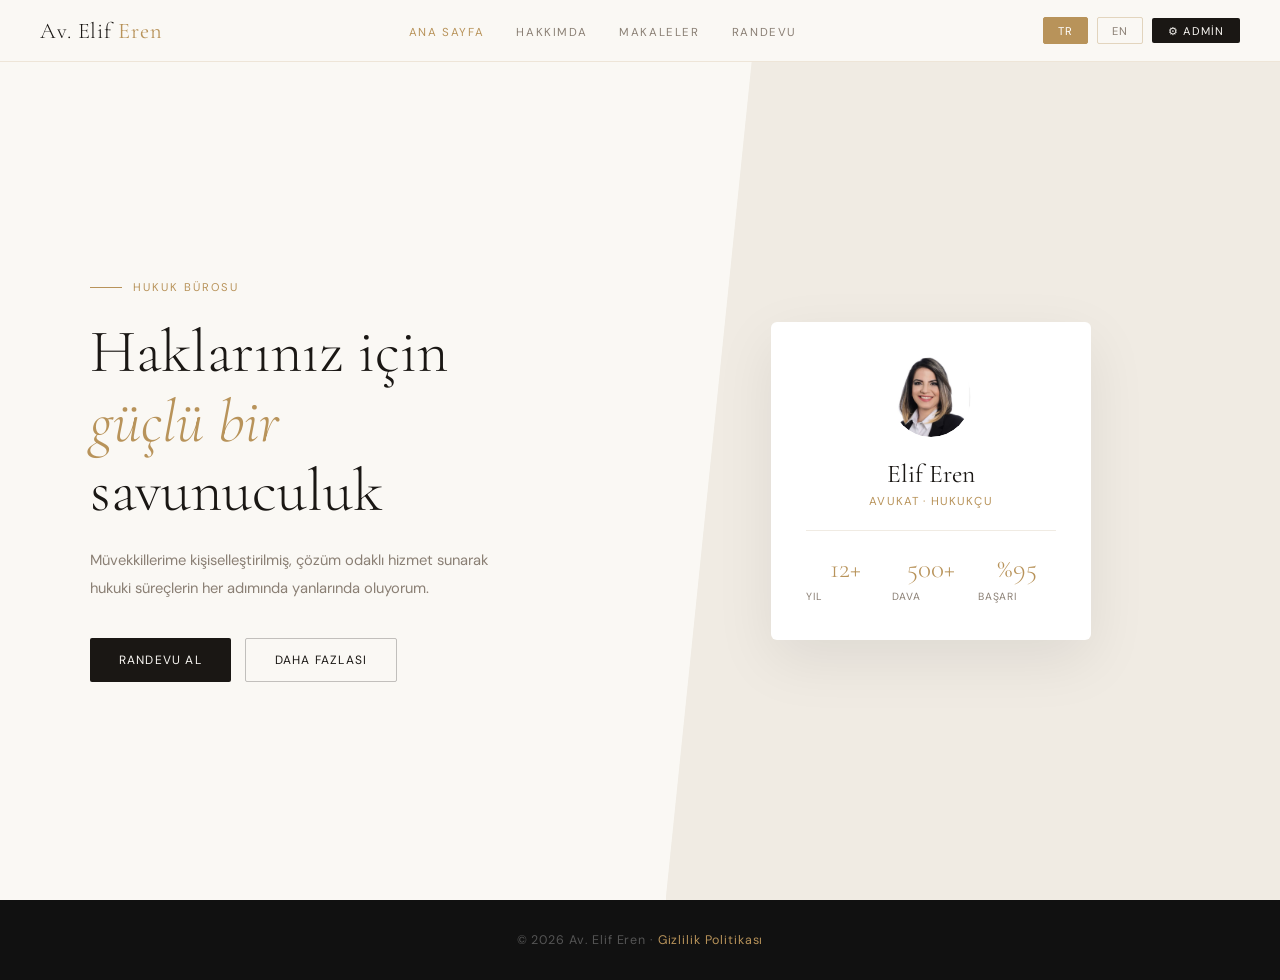
==== Desktop/demirtas-fatih-updated/index.html @ 74641382 "Add 3 new Python projects to portfolio" ====
<!DOCTYPE html>
<html lang="tr">
<head>
<meta charset="UTF-8">
<meta name="viewport" content="width=device-width, initial-scale=1.0">
<title>Av. Elif Eren – Hukuk Bürosu</title>
<link href="https://fonts.googleapis.com/css2?family=Cormorant+Garamond:ital,wght@0,300;0,400;0,600;1,300;1,400&family=DM+Sans:wght@300;400;500&display=swap" rel="stylesheet">
<style>
*{margin:0;padding:0;box-sizing:border-box}
:root{
  --cream:#FAF8F4;--dark:#1A1714;--gold:#B8935A;--gold-l:#D4AF7A;
  --warm:#F0EBE3;--muted:#8A7F74;--white:#FFFFFF;
  --serif:'Cormorant Garamond',Georgia,serif;
  --sans:'DM Sans',sans-serif;
}
html{scroll-behavior:smooth}
body{font-family:var(--sans);background:var(--cream);color:var(--dark);overflow-x:hidden;font-size:15px}

/* ── TOPBAR ── */
.topbar{position:fixed;top:0;left:0;right:0;z-index:200;background:rgba(250,248,244,0.97);backdrop-filter:blur(12px);border-bottom:1px solid rgba(184,147,90,0.18);display:flex;align-items:center;justify-content:space-between;padding:0 2.5rem;height:62px}
.logo{font-family:var(--serif);font-size:1.4rem;font-weight:300;color:var(--dark);letter-spacing:.04em;cursor:pointer}
.logo b{color:var(--gold);font-weight:400}
.topnav{display:flex;gap:2rem;list-style:none;align-items:center}
.topnav a{font-size:.72rem;letter-spacing:.14em;text-transform:uppercase;color:var(--muted);text-decoration:none;transition:color .25s;cursor:pointer}
.topnav a:hover,.topnav a.cur{color:var(--gold)}
.top-right{display:flex;gap:.6rem;align-items:center}
.lang-btn{font-size:.7rem;letter-spacing:.1em;text-transform:uppercase;padding:.35rem .85rem;border:1px solid rgba(184,147,90,.35);background:transparent;color:var(--muted);cursor:pointer;border-radius:2px;transition:all .25s;font-family:var(--sans)}
.lang-btn:hover,.lang-btn.on{background:var(--gold);color:#fff;border-color:var(--gold)}
.admin-btn{font-size:.7rem;letter-spacing:.1em;text-transform:uppercase;padding:.35rem 1rem;border:none;background:var(--dark);color:var(--cream);cursor:pointer;border-radius:2px;transition:background .25s;font-family:var(--sans)}
.admin-btn:hover{background:var(--gold)}

/* ── PAGES ── */
.pg{display:none;animation:fadeIn .35s ease}
.pg.on{display:block}
@keyframes fadeIn{from{opacity:0;transform:translateY(8px)}to{opacity:1;transform:translateY(0)}}

/* ── HERO ── */
.hero{min-height:calc(100vh - 62px);display:flex;align-items:center;padding:3rem 2.5rem;position:relative;overflow:hidden}
.hero-bg{position:absolute;right:0;top:0;bottom:0;width:48%;background:var(--warm);clip-path:polygon(14% 0,100% 0,100% 100%,0 100%)}
.hero-inner{max-width:1100px;margin:0 auto;width:100%;display:grid;grid-template-columns:1fr 1fr;gap:4rem;align-items:center;position:relative;z-index:1}
.hero-badge{font-size:.7rem;letter-spacing:.18em;text-transform:uppercase;color:var(--gold);margin-bottom:1.4rem;display:flex;align-items:center;gap:.7rem}
.hero-badge::before{content:'';width:2rem;height:1px;background:var(--gold)}
h1.ht{font-family:var(--serif);font-size:3.8rem;font-weight:300;line-height:1.15;margin-bottom:1.3rem}
h1.ht em{font-style:italic;color:var(--gold)}
.hero-p{font-size:.92rem;line-height:1.9;color:var(--muted);margin-bottom:2.2rem;max-width:400px}
.hbtns{display:flex;gap:.9rem;flex-wrap:wrap}
.bp{background:var(--dark);color:var(--cream);border:none;padding:.8rem 1.8rem;font-family:var(--sans);font-size:.75rem;letter-spacing:.1em;text-transform:uppercase;cursor:pointer;border-radius:2px;transition:background .25s}
.bp:hover{background:var(--gold)}
.bo{background:transparent;color:var(--dark);border:1px solid rgba(26,23,20,.25);padding:.8rem 1.8rem;font-family:var(--sans);font-size:.75rem;letter-spacing:.1em;text-transform:uppercase;cursor:pointer;border-radius:2px;transition:all .25s}
.bo:hover{border-color:var(--gold);color:var(--gold)}
.lcard{background:#fff;border-radius:6px;padding:2.2rem;box-shadow:0 20px 60px rgba(0,0,0,.08);max-width:320px;width:100%}
.lavatar{width:80px;height:80px;border-radius:50%;background:linear-gradient(135deg,var(--gold-l),var(--gold));display:flex;align-items:center;justify-content:center;font-family:var(--serif);font-size:2rem;font-weight:300;color:#fff;margin:0 auto 1.3rem}
.lcard h3{font-family:var(--serif);font-size:1.6rem;font-weight:400;text-align:center;margin-bottom:.3rem}
.lcard .sub{font-size:.72rem;color:var(--gold);text-align:center;letter-spacing:.1em;text-transform:uppercase;margin-bottom:1.3rem}
.stats{display:grid;grid-template-columns:1fr 1fr 1fr;gap:.5rem;border-top:1px solid var(--warm);padding-top:1.3rem}
.sn{font-family:var(--serif);font-size:1.7rem;font-weight:300;color:var(--gold);display:block;text-align:center}
.sl{font-size:.65rem;color:var(--muted);letter-spacing:.08em;text-transform:uppercase;text-align:center}

/* ── SECTIONS ── */
.sec{padding:5.5rem 2.5rem}
.sec-in{max-width:1100px;margin:0 auto}
.stag{font-size:.7rem;letter-spacing:.18em;text-transform:uppercase;color:var(--gold);margin-bottom:.9rem;display:flex;align-items:center;gap:.7rem}
.stag::after{content:'';flex:0 0 2.5rem;height:1px;background:var(--gold)}
h2.sh{font-family:var(--serif);font-size:2.7rem;font-weight:300;margin-bottom:2rem;line-height:1.2}

/* ── HAKKINDA ── */
.about-grid{display:grid;grid-template-columns:1fr 1fr;gap:5rem;align-items:start}
.about-text p{font-size:.9rem;line-height:1.95;color:#666;margin-bottom:1.1rem}
.exp-list{list-style:none}
.exp-list li{padding:.8rem 0;border-bottom:1px solid var(--warm);font-size:.88rem;display:flex;align-items:center;gap:.8rem}
.exp-list li::before{content:'';width:5px;height:5px;border-radius:50%;background:var(--gold);flex-shrink:0}

/* ── MAKALELER ── */
.art-controls{display:flex;gap:.6rem;margin-bottom:2rem;flex-wrap:wrap}
.filt{font-size:.7rem;letter-spacing:.1em;text-transform:uppercase;padding:.45rem 1.1rem;border:1px solid rgba(184,147,90,.3);background:transparent;color:var(--muted);cursor:pointer;border-radius:2px;transition:all .25s;font-family:var(--sans)}
.filt:hover,.filt.on{background:var(--gold);color:#fff;border-color:var(--gold)}
.art-grid{display:grid;grid-template-columns:repeat(3,1fr);gap:1.3rem}
.ac{background:#fff;border-radius:4px;overflow:hidden;cursor:pointer;transition:transform .3s,box-shadow .3s;border:1px solid rgba(0,0,0,.05)}
.ac:hover{transform:translateY(-4px);box-shadow:0 12px 36px rgba(0,0,0,.1)}
.ac-img{height:140px;display:flex;align-items:center;justify-content:center;font-size:2.4rem}
.ac-body{padding:1.3rem}
.ac-cat{font-size:.65rem;letter-spacing:.14em;text-transform:uppercase;color:var(--gold);margin-bottom:.5rem}
.ac h4{font-family:var(--serif);font-size:1.2rem;font-weight:400;margin-bottom:.7rem;line-height:1.35}
.ac p{font-size:.8rem;line-height:1.75;color:var(--muted)}
.ac-date{font-size:.7rem;color:var(--muted);margin-top:.9rem;padding-top:.9rem;border-top:1px solid var(--warm)}

/* ── ARTICLE DETAIL ── */
.art-detail{max-width:720px;margin:0 auto}
.art-detail-back{font-size:.75rem;letter-spacing:.1em;text-transform:uppercase;color:var(--gold);cursor:pointer;margin-bottom:2rem;display:inline-flex;align-items:center;gap:.5rem}
.art-detail-back:hover{opacity:.75}
.art-detail-cat{font-size:.7rem;letter-spacing:.15em;text-transform:uppercase;color:var(--gold);margin-bottom:.9rem}
.art-detail h2{font-family:var(--serif);font-size:2.6rem;font-weight:300;line-height:1.2;margin-bottom:1rem}
.art-detail-meta{font-size:.77rem;color:var(--muted);margin-bottom:2.2rem;padding-bottom:1.5rem;border-bottom:1px solid var(--warm)}
.art-detail-body p{font-size:.92rem;line-height:2;color:#555;margin-bottom:1.3rem}
.art-detail-body h3{font-family:var(--serif);font-size:1.6rem;font-weight:400;margin:2.2rem 0 .9rem;color:var(--dark)}

/* ── RANDEVU ── */
.appt-sec{background:var(--dark)}
.appt-sec .stag{color:var(--gold-l)}
.appt-sec .stag::after{background:var(--gold-l)}
.appt-sec .sh{color:var(--cream)}
.appt-sec .sub{color:rgba(250,248,244,.5);font-size:.88rem;margin-bottom:2.8rem}
.appt-grid{display:grid;grid-template-columns:1fr 1fr;gap:4rem}
.appt-info-item{display:flex;gap:1rem;margin-bottom:1.7rem;align-items:flex-start}
.appt-ic{width:38px;height:38px;border:1px solid rgba(184,147,90,.35);border-radius:50%;display:flex;align-items:center;justify-content:center;flex-shrink:0;color:var(--gold);font-size:.9rem}
.appt-it h5{font-size:.7rem;letter-spacing:.1em;text-transform:uppercase;color:var(--gold-l);margin-bottom:.3rem}
.appt-it p{font-size:.84rem;color:rgba(250,248,244,.55);line-height:1.7}
.appt-form{background:rgba(255,255,255,.04);border:1px solid rgba(184,147,90,.15);border-radius:4px;padding:2.2rem}
.fg{display:flex;flex-direction:column;gap:.38rem;margin-bottom:1rem}
.fg label{font-size:.68rem;letter-spacing:.12em;text-transform:uppercase;color:rgba(250,248,244,.4)}
.fg input,.fg select,.fg textarea{background:rgba(255,255,255,.06);border:1px solid rgba(184,147,90,.18);color:var(--cream);padding:.68rem .95rem;font-family:var(--sans);font-size:.85rem;border-radius:2px;transition:border-color .25s;outline:none;width:100%}
.fg input::placeholder{color:rgba(250,248,244,.2)}
.fg input:focus,.fg select:focus,.fg textarea:focus{border-color:var(--gold)}
.fg select option{background:#1A1714;color:var(--cream)}
.fg textarea{resize:vertical;min-height:90px}
.fg2{display:grid;grid-template-columns:1fr 1fr;gap:.9rem}
.sub-btn{width:100%;background:var(--gold);color:#fff;border:none;padding:.9rem;font-family:var(--sans);font-size:.77rem;letter-spacing:.12em;text-transform:uppercase;cursor:pointer;border-radius:2px;margin-top:.4rem;transition:background .25s}
.sub-btn:hover{background:var(--gold-l)}
.appt-success{display:none;text-align:center;padding:3rem 1rem}
.appt-success.on{display:block}
.appt-success h4{font-family:var(--serif);font-size:1.8rem;font-weight:300;color:var(--cream);margin:.9rem 0 .6rem}
.appt-success p{font-size:.85rem;color:rgba(250,248,244,.5)}

/* ── ADMIN ── */
.admin-layout{display:grid;grid-template-columns:230px 1fr;min-height:calc(100vh - 62px)}
.admin-sidebar{background:var(--dark);padding:1.8rem;display:flex;flex-direction:column;gap:.3rem}
.admin-sidebar h3{font-family:var(--serif);font-size:1.15rem;font-weight:300;color:var(--cream);margin-bottom:1.2rem;padding-bottom:.9rem;border-bottom:1px solid rgba(184,147,90,.2)}
.aside-btn{width:100%;text-align:left;background:transparent;border:none;padding:.68rem 1rem;font-family:var(--sans);font-size:.77rem;letter-spacing:.08em;color:rgba(250,248,244,.45);cursor:pointer;border-radius:3px;transition:all .25s}
.aside-btn:hover,.aside-btn.on{background:rgba(184,147,90,.12);color:var(--gold-l)}
.admin-main{background:var(--cream);padding:2.2rem}
.admin-hd{display:flex;align-items:center;justify-content:space-between;margin-bottom:2rem}
.admin-hd h2{font-family:var(--serif);font-size:2.1rem;font-weight:300}
.dash-grid{display:grid;grid-template-columns:repeat(4,1fr);gap:1rem;margin-bottom:2.2rem}
.dash-card{background:#fff;border-radius:6px;border:1px solid rgba(0,0,0,.06);padding:1.3rem}
.dash-card .dn{font-family:var(--serif);font-size:2.2rem;font-weight:300;color:var(--gold)}
.dash-card .dl{font-size:.7rem;letter-spacing:.1em;text-transform:uppercase;color:var(--muted);margin-top:.3rem}
.appt-table{width:100%;border-collapse:collapse;font-size:.8rem;background:#fff;border-radius:6px;overflow:hidden;box-shadow:0 4px 20px rgba(0,0,0,.06)}
.appt-table th{background:var(--dark);color:var(--cream);padding:.75rem 1rem;text-align:left;font-size:.65rem;letter-spacing:.12em;text-transform:uppercase;font-weight:400}
.appt-table td{padding:.8rem 1rem;border-bottom:1px solid var(--warm);color:#555;vertical-align:top}
.appt-table tr:last-child td{border-bottom:none}
.appt-table tr:hover td{background:#fafaf8}
.badge{font-size:.6rem;letter-spacing:.08em;text-transform:uppercase;padding:.15rem .55rem;border-radius:2px;font-weight:500}
.badge-new{background:#EEF8F2;color:#1D9E75}
.badge-done{background:var(--warm);color:var(--muted)}
.editor-wrap{background:#fff;border:1px solid rgba(0,0,0,.08);border-radius:6px;padding:1.8rem}
.editor-row{display:grid;grid-template-columns:1fr 1fr;gap:1rem}
.ef{display:flex;flex-direction:column;gap:.38rem;margin-bottom:1rem}
.ef label{font-size:.68rem;letter-spacing:.12em;text-transform:uppercase;color:var(--muted)}
.ef input,.ef select,.ef textarea{border:1px solid rgba(0,0,0,.1);padding:.65rem .9rem;font-family:var(--sans);font-size:.85rem;border-radius:2px;outline:none;transition:border-color .25s;width:100%;background:#fff}
.ef input:focus,.ef select:focus,.ef textarea:focus{border-color:var(--gold)}
.ef textarea{min-height:200px;resize:vertical;line-height:1.75}
.save-btn{background:var(--gold);color:#fff;border:none;padding:.72rem 1.9rem;font-family:var(--sans);font-size:.75rem;letter-spacing:.1em;text-transform:uppercase;cursor:pointer;border-radius:2px;transition:background .25s}
.save-btn:hover{background:var(--gold-l)}
.del-btn{background:transparent;color:#c0392b;border:1px solid rgba(192,57,43,.3);padding:.4rem .9rem;font-family:var(--sans);font-size:.7rem;letter-spacing:.08em;text-transform:uppercase;cursor:pointer;border-radius:2px;transition:all .25s}
.del-btn:hover{background:#c0392b;color:#fff}
.art-admin-list{display:flex;flex-direction:column;gap:.7rem;margin-bottom:1.5rem}
.art-admin-item{background:#fff;border:1px solid rgba(0,0,0,.07);border-radius:4px;padding:1rem 1.3rem;display:flex;align-items:center;justify-content:space-between;gap:1rem}
.art-admin-item h5{font-family:var(--serif);font-size:1.05rem;font-weight:400;margin-bottom:.2rem}
.art-admin-item span{font-size:.73rem;color:var(--muted)}
.art-admin-actions{display:flex;gap:.5rem;flex-shrink:0}
.edit-btn{background:transparent;color:var(--gold);border:1px solid rgba(184,147,90,.35);padding:.32rem .75rem;font-size:.68rem;letter-spacing:.07em;text-transform:uppercase;cursor:pointer;border-radius:2px;transition:all .25s;font-family:var(--sans)}
.edit-btn:hover{background:var(--gold);color:#fff}

/* ── FOOTER ── */
footer{background:#111;padding:2rem 2.5rem;text-align:center}
footer p{font-size:.78rem;color:#555;letter-spacing:.07em}
footer a{color:var(--gold);text-decoration:none}

/* ── TOAST ── */
.toast{position:fixed;bottom:1.8rem;right:1.8rem;background:var(--dark);color:var(--cream);padding:.85rem 1.6rem;border-radius:4px;font-size:.82rem;z-index:999;transform:translateY(100px);opacity:0;transition:all .35s;pointer-events:none;font-family:var(--sans)}
.toast.show{transform:translateY(0);opacity:1}

/* ── RESPONSIVE ── */
@media(max-width:900px){
  .hero-inner,.about-grid,.appt-grid{grid-template-columns:1fr}
  .hero-bg{display:none}
  .art-grid{grid-template-columns:1fr 1fr}
  .dash-grid{grid-template-columns:1fr 1fr}
  .admin-layout{grid-template-columns:1fr}
  .admin-sidebar{flex-direction:row;flex-wrap:wrap;gap:.4rem;padding:1rem}
  .topnav{gap:1rem}
  h1.ht{font-size:2.8rem}
}
@media(max-width:600px){
  .topbar{padding:0 1.2rem}
  .topnav{display:none}
  .art-grid{grid-template-columns:1fr}
  .dash-grid{grid-template-columns:1fr 1fr}
  .editor-row,.fg2{grid-template-columns:1fr}
  h1.ht{font-size:2.2rem}
  .sec{padding:3.5rem 1.2rem}
}
</style>
</head>
<body>

<nav class="topbar">
  <div class="logo" onclick="go('pg-home')">Av. Elif <b>Eren</b></div>
  <ul class="topnav">
    <li><a onclick="go('pg-home')" class="cur" id="nav-home">Ana Sayfa</a></li>
    <li><a onclick="go('pg-about')" id="nav-about">Hakkımda</a></li>
    <li><a onclick="go('pg-articles')" id="nav-articles">Makaleler</a></li>
    <li><a onclick="go('pg-appt')" id="nav-appt">Randevu</a></li>
  </ul>
  <div class="top-right">
    <button class="lang-btn on" id="lb-tr" onclick="setLang('tr')">TR</button>
    <button class="lang-btn" id="lb-en" onclick="setLang('en')">EN</button>
    <button class="admin-btn" onclick="go('pg-admin')">⚙ Admin</button>
  </div>
</nav>

<!-- ═══ HOME ═══ -->
<div class="pg on" id="pg-home" style="padding-top:62px">
  <div class="hero">
    <div class="hero-bg"></div>
    <div class="hero-inner">
      <div class="hero-text">
        <div class="hero-badge" id="h-badge">Hukuk Bürosu</div>
        <h1 class="ht" id="h-title">Haklarınız için<br><em>güçlü bir</em><br>savunuculuk</h1>
        <p class="hero-p" id="h-desc">Müvekkillerime kişiselleştirilmiş, çözüm odaklı hizmet sunarak hukuki süreçlerin her adımında yanlarında oluyorum.</p>
        <div class="hbtns">
          <button class="bp" onclick="go('pg-appt')" id="h-btn1">Randevu Al</button>
          <button class="bo" onclick="go('pg-about')" id="h-btn2">Daha Fazlası</button>
        </div>
      </div>
      <div style="display:flex;justify-content:center">
        <div class="lcard">
          <div class="lavatar" style="background:none;padding:0;overflow:hidden"><img src="[data-uri]" style="width:100%;height:100%;object-fit:cover;border-radius:50%"></div>
          <h3>Elif Eren</h3>
          <p class="sub" id="h-role">Avukat · Hukukçu</p>
          <div class="stats">
            <div><span class="sn">12+</span><span class="sl" id="s-year">Yıl</span></div>
            <div><span class="sn">500+</span><span class="sl" id="s-case">Dava</span></div>
            <div><span class="sn">%95</span><span class="sl" id="s-win">Başarı</span></div>
          </div>
        </div>
      </div>
    </div>
  </div>
  <footer><p>© 2026 Av. Elif Eren · <a href="#">Gizlilik Politikası</a></p></footer>
</div>

<!-- ═══ HAKKINDA ═══ -->
<div class="pg" id="pg-about" style="padding-top:62px">
  <div class="sec" style="background:#fff;min-height:calc(100vh - 62px)">
    <div class="sec-in">
      <div class="stag" id="ab-tag">Hakkımda</div>
      <div class="about-grid">
        <div class="about-text">
          <h2 class="sh" id="ab-title">Adalete inancımla<br>hizmetinizde</h2>
          <p id="ab-p1">İstanbul Üniversitesi Hukuk Fakültesi'nden mezun olduktan sonra 12 yılı aşkın sürede edindiğim deneyimle iş hukuku, aile hukuku ve tüketici hakları alanlarında uzmanlaştım.</p>
          <p id="ab-p2">Her müvekkili bireysel olarak değerlendiriyor, karmaşık hukuki süreçleri anlaşılır bir dille aktarıyor ve en iyi sonucu elde etmek için kararlılıkla çalışıyorum.</p>
          <button class="bp" style="margin-top:1.3rem" onclick="go('pg-appt')" id="ab-cta">Ön Görüşme Talep Et</button>
        </div>
        <div>
          <ul class="exp-list" id="exp-list">
            <li>İş ve İşçi Hukuku</li>
            <li>Aile ve Boşanma Hukuku</li>
            <li>Tüketici Hakları</li>
            <li>Miras Hukuku</li>
            <li>Kira ve Tahliye Davaları</li>
            <li>Sözleşmeler Hukuku</li>
            <li>İcra ve İflas Hukuku</li>
          </ul>
        </div>
      </div>
    </div>
  </div>
</div>

<!-- ═══ MAKALELER ═══ -->
<div class="pg" id="pg-articles" style="padding-top:62px">
  <div class="sec" style="min-height:calc(100vh - 62px)">
    <div class="sec-in">
      <div class="stag" id="bl-tag">Makaleler</div>
      <h2 class="sh" id="bl-title">Hukuki bilgi, herkes için</h2>
      <div class="art-controls" id="art-filters"></div>
      <div class="art-grid" id="art-grid"></div>
    </div>
  </div>
</div>

<!-- Article Detail -->
<div class="pg" id="pg-article-detail" style="padding-top:62px">
  <div class="sec" style="background:#fff;min-height:calc(100vh - 62px)">
    <div id="art-detail-content" class="art-detail"></div>
  </div>
</div>

<!-- ═══ RANDEVU ═══ -->
<div class="pg appt-sec" id="pg-appt" style="padding-top:62px">
  <div class="sec">
    <div class="sec-in">
      <div class="stag" id="ap-tag">Randevu</div>
      <h2 class="sh" id="ap-title">Görüşme ayarlayalım</h2>
      <p class="sub" id="ap-sub">İlk görüşme ücretsizdir. Size en kısa sürede dönüş yapacağım.</p>
      <div class="appt-grid">
        <div>
          <div class="appt-info-item">
            <div class="appt-ic">📍</div>
            <div class="appt-it"><h5 id="ap-addr-l">Adres</h5><p>Bağlarbaşı Mah. Hukuk Cad. No:12<br>Üsküdar, İstanbul</p></div>
          </div>
          <div class="appt-info-item">
            <div class="appt-ic">📞</div>
            <div class="appt-it"><h5 id="ap-tel-l">Telefon</h5><p>+90 (216) 555 00 11</p></div>
          </div>
          <div class="appt-info-item">
            <div class="appt-ic">✉️</div>
            <div class="appt-it"><h5 id="ap-mail-l">E-Posta</h5><p>elif@erenlaw.com.tr</p></div>
          </div>
          <div class="appt-info-item">
            <div class="appt-ic">🕐</div>
            <div class="appt-it"><h5 id="ap-hours-l">Çalışma Saatleri</h5><p id="ap-hours">Pzt–Cum: 09:00–18:00<br>Cumartesi: 10:00–14:00</p></div>
          </div>
        </div>
        <div>
          <div class="appt-form" id="apptForm">
            <div class="fg2">
              <div class="fg"><label id="lbl-name">Ad</label><input id="f-name" placeholder="Adınız"></div>
              <div class="fg"><label id="lbl-sur">Soyad</label><input id="f-sur" placeholder="Soyadınız"></div>
            </div>
            <div class="fg"><label id="lbl-phone">Telefon</label><input id="f-phone" placeholder="+90 5XX XXX XX XX"></div>
            <div class="fg"><label id="lbl-email">E-Posta</label><input id="f-email" type="email" placeholder="ornek@mail.com"></div>
            <div class="fg2">
              <div class="fg"><label id="lbl-date">Tarih</label><input id="f-date" type="date"></div>
              <div class="fg"><label id="lbl-time">Saat</label>
                <select id="f-time">
                  <option value="">Seçiniz</option>
                  <option>09:00</option><option>10:00</option><option>11:00</option>
                  <option>13:00</option><option>14:00</option><option>15:00</option>
                  <option>16:00</option><option>17:00</option>
                </select>
              </div>
            </div>
            <div class="fg"><label id="lbl-topic">Konu</label>
              <select id="f-topic">
                <option value="">Seçiniz</option>
                <option>İş & İşçi Hukuku</option><option>Aile & Boşanma Hukuku</option>
                <option>Tüketici Hakları</option><option>Miras Hukuku</option>
                <option>Kira & Tahliye</option><option>Sözleşme Hukuku</option><option>Diğer</option>
              </select>
            </div>
            <div class="fg"><label id="lbl-note">Açıklama</label><textarea id="f-note" placeholder="Davanız hakkında kısa bir bilgi..."></textarea></div>
            <button class="sub-btn" id="submit-btn" onclick="submitAppt()">Randevu Talebi Gönder</button>
          </div>
          <div class="appt-success" id="apptSuccess">
            <div style="font-size:2.8rem">✅</div>
            <h4 id="succ-h">Talebiniz Alındı</h4>
            <p id="succ-p">En geç 24 saat içinde sizi arayacağız.</p>
          </div>
        </div>
      </div>
    </div>
  </div>
</div>

<!-- ═══ ADMIN ═══ -->
<div class="pg" id="pg-admin" style="padding-top:62px">
  <div class="admin-layout">
    <div class="admin-sidebar">
      <h3>Admin Paneli</h3>
      <button class="aside-btn on" id="as-dash" onclick="adminTab('dash')">📊 Dashboard</button>
      <button class="aside-btn" id="as-arts" onclick="adminTab('arts')">📝 Makaleler</button>
      <button class="aside-btn" id="as-new" onclick="adminTab('new')">➕ Yeni Makale</button>
      <button class="aside-btn" id="as-appts" onclick="adminTab('appts')">📅 Randevular</button>
      <div style="flex:1"></div>
      <button class="aside-btn" onclick="go('pg-home')" style="margin-top:1rem">← Siteye Dön</button>
    </div>
    <div class="admin-main">
      <!-- DASHBOARD -->
      <div id="atab-dash">
        <div class="admin-hd"><h2>Dashboard</h2></div>
        <div class="dash-grid" id="dash-grid"></div>
        <h3 style="font-family:var(--serif);font-weight:400;margin-bottom:1rem;font-size:1.4rem">Son Randevular</h3>
        <div id="admin-appts-mini"></div>
      </div>
      <!-- MAKALELER LİSTESİ -->
      <div id="atab-arts" style="display:none">
        <div class="admin-hd"><h2>Makaleler</h2><button class="save-btn" onclick="adminTab('new')">+ Yeni Makale</button></div>
        <div class="art-admin-list" id="art-admin-list"></div>
      </div>
      <!-- MAKALE EDITOR -->
      <div id="atab-new" style="display:none">
        <div class="admin-hd"><h2 id="editor-title">Yeni Makale</h2></div>
        <div class="editor-wrap">
          <input type="hidden" id="edit-id">
          <div class="editor-row">
            <div class="ef"><label>Başlık (TR)</label><input id="e-title-tr" placeholder="Türkçe başlık"></div>
            <div class="ef"><label>Title (EN)</label><input id="e-title-en" placeholder="English title"></div>
          </div>
          <div class="editor-row">
            <div class="ef"><label>Kategori (TR)</label>
              <select id="e-cat-tr"><option>İş Hukuku</option><option>Aile Hukuku</option><option>Tüketici Hakları</option><option>Miras Hukuku</option><option>Kira Hukuku</option><option>Sözleşme Hukuku</option></select>
            </div>
            <div class="ef"><label>Category (EN)</label>
              <select id="e-cat-en"><option>Labour Law</option><option>Family Law</option><option>Consumer Rights</option><option>Inheritance Law</option><option>Tenancy Law</option><option>Contract Law</option></select>
            </div>
          </div>
          <div class="editor-row">
            <div class="ef"><label>Özet (TR)</label><input id="e-sum-tr" placeholder="Kısa özet..."></div>
            <div class="ef"><label>Summary (EN)</label><input id="e-sum-en" placeholder="Short summary..."></div>
          </div>
          <div class="ef"><label>İçerik (TR) — paragrafları boş satırla ayırın</label><textarea id="e-body-tr" placeholder="Türkçe makale içeriği..."></textarea></div>
          <div class="ef"><label>Content (EN)</label><textarea id="e-body-en" placeholder="English article content..."></textarea></div>
          <div class="editor-row">
            <div class="ef"><label>Emoji / İkon</label><input id="e-icon" placeholder="⚖️" value="⚖️" style="font-size:1.4rem;text-align:center"></div>
            <div class="ef"><label>Arka plan rengi</label>
              <select id="e-bg"><option value="#EEF2F8">Mavi</option><option value="#F8F0EE">Pembe</option><option value="#EEF8F2">Yeşil</option><option value="#FFF8EE">Sarı</option><option value="#F3EEF8">Mor</option></select>
            </div>
          </div>
          <div style="display:flex;gap:.9rem;margin-top:.8rem;flex-wrap:wrap">
            <button class="save-btn" onclick="saveArticle()">Kaydet</button>
            <button class="del-btn" id="del-art-btn" onclick="deleteArticle()" style="display:none">Sil</button>
            <button class="bo" style="font-size:.73rem;padding:.55rem 1.2rem" onclick="adminTab('arts')">İptal</button>
          </div>
        </div>
      </div>
      <!-- RANDEVULAR -->
      <div id="atab-appts" style="display:none">
        <div class="admin-hd">
          <h2>Randevular</h2>
          <div style="display:flex;gap:.7rem">
            <button class="save-btn" onclick="exportAppts()">CSV İndir</button>
            <button class="del-btn" onclick="clearAppts()">Tümünü Sil</button>
          </div>
        </div>
        <div id="admin-appts-full"></div>
      </div>
    </div>
  </div>
</div>

<div class="toast" id="toast"></div>

<script>
// ─── STATE ───────────────────────────────────────────────────────
let lang='tr', artFilter='all';
let articles=[], appointments=[];
const ARTS_KEY='ee_arts_v2', APPTS_KEY='ee_appts_v2';

// ─── i18n ────────────────────────────────────────────────────────
const T={
  tr:{
    badge:'Hukuk Bürosu',
    title:'Haklarınız için <em>güçlü bir</em> savunuculuk',
    desc:'Müvekkillerime kişiselleştirilmiş, çözüm odaklı hizmet sunarak hukuki süreçlerin her adımında yanlarında oluyorum.',
    btn1:'Randevu Al', btn2:'Daha Fazlası', role:'Avukat · Hukukçu',
    syear:'Yıl', scase:'Dava', swin:'Başarı',
    abtag:'Hakkımda', abtitle:'Adalete inancımla hizmetinizde',
    abp1:'İstanbul Üniversitesi Hukuk Fakültesi\'nden mezun olduktan sonra 12 yılı aşkın sürede edindiğim deneyimle iş hukuku, aile hukuku ve tüketici hakları alanlarında uzmanlaştım.',
    abp2:'Her müvekkili bireysel olarak değerlendiriyor, karmaşık hukuki süreçleri anlaşılır bir dille aktarıyor ve en iyi sonucu elde etmek için kararlılıkla çalışıyorum.',
    abcta:'Ön Görüşme Talep Et',
    explist:['İş ve İşçi Hukuku','Aile ve Boşanma Hukuku','Tüketici Hakları','Miras Hukuku','Kira ve Tahliye Davaları','Sözleşmeler Hukuku','İcra ve İflas Hukuku'],
    bltag:'Makaleler', bltitle:'Hukuki bilgi, herkes için', filterAll:'Tümü',
    aptag:'Randevu', aptitle:'Görüşme ayarlayalım',
    apsub:'İlk görüşme ücretsizdir. Size en kısa sürede dönüş yapacağım.',
    addrl:'Adres', tell:'Telefon', maill:'E-Posta', hoursl:'Çalışma Saatleri',
    hours:'Pzt–Cum: 09:00–18:00<br>Cumartesi: 10:00–14:00',
    fn:'Ad', sn:'Soyad', ph:'Telefon', em:'E-Posta', dt:'Tarih', tm:'Saat', tp:'Konu', nt:'Açıklama',
    sbtn:'Randevu Talebi Gönder', succ_h:'Talebiniz Alındı', succ_p:'En geç 24 saat içinde sizi arayacağız.',
    nav:['Ana Sayfa','Hakkımda','Makaleler','Randevu'], back:'← Makaleler',
  },
  en:{
    badge:'Law Office',
    title:'Strong advocacy <em>for your rights</em>',
    desc:'I provide personalized, solution-focused legal services and stand by my clients at every step of the process.',
    btn1:'Book Appointment', btn2:'Learn More', role:'Attorney · Lawyer',
    syear:'Years', scase:'Cases', swin:'Success',
    abtag:'About', abtitle:'Serving you with a commitment to justice',
    abp1:'After graduating from Istanbul University Faculty of Law, I have over 12 years of experience specializing in labour law, family law, and consumer rights.',
    abp2:'I evaluate each client individually, explain complex legal processes in understandable terms, and work with determination to achieve the best results.',
    abcta:'Request Consultation',
    explist:['Labour & Employment Law','Family & Divorce Law','Consumer Rights','Inheritance Law','Tenancy & Eviction','Contract Law','Enforcement & Insolvency'],
    bltag:'Articles', bltitle:'Legal knowledge, for everyone', filterAll:'All',
    aptag:'Appointment', aptitle:"Let's arrange a meeting",
    apsub:'First consultation is free. I\'ll get back to you as soon as possible.',
    addrl:'Address', tell:'Phone', maill:'Email', hoursl:'Working Hours',
    hours:'Mon–Fri: 09:00–18:00<br>Saturday: 10:00–14:00',
    fn:'First Name', sn:'Last Name', ph:'Phone', em:'Email', dt:'Date', tm:'Time', tp:'Topic', nt:'Note',
    sbtn:'Submit Appointment Request', succ_h:'Request Received', succ_p:"We'll contact you within 24 hours.",
    nav:['Home','About','Articles','Appointment'], back:'← Articles',
  }
};

// ─── DEFAULT ARTICLES ────────────────────────────────────────────
const defaultArticles=[
  {id:1,catTr:'İş Hukuku',catEn:'Labour Law',
   titleTr:'Kıdem Tazminatı Hakkınızı Nasıl Alırsınız?',titleEn:'How to Claim Your Severance Pay?',
   sumTr:'İş sözleşmesi sona erdirilen çalışanların kıdem tazminatı talep etme şartları ve dikkat edilmesi gereken süreler.',
   sumEn:'Conditions for claiming severance pay and important deadlines for employees whose contracts are terminated.',
   bodyTr:'İş sözleşmesinin sona ermesi durumunda kıdem tazminatı hakkı, 4857 sayılı İş Kanunu kapsamında düzenlenmektedir.\n\nKıdem tazminatına hak kazanabilmek için işçinin en az bir yıl aynı işyerinde çalışmış olması gerekmektedir.\n\nİşverenin işçiyi haksız olarak işten çıkarması durumunda kıdem ve ihbar tazminatı talep edilebilir. Bu süreçte iş mahkemelerine başvurulabilir.\n\nDava açma süresi, işten çıkarma tarihinden itibaren 2 yıl olup bu süre kaçırılmamalıdır.',
   bodyEn:'The right to severance pay upon termination of an employment contract is regulated under Labour Law No. 4857.\n\nTo be entitled to severance pay, the employee must have worked in the same workplace for at least one year.\n\nIf the employer dismisses the employee unfairly, both severance and notice pay can be claimed. Labour courts can be applied to in this process.\n\nThe statute of limitations is 2 years from the date of dismissal and must not be missed.',
   icon:'⚖️',bg:'#EEF2F8',date:'2026-04-15'},
  {id:2,catTr:'Aile Hukuku',catEn:'Family Law',
   titleTr:'Boşanma Sürecinde Mal Paylaşımı',titleEn:'Asset Division in Divorce Proceedings',
   sumTr:'Eşlerin edinilmiş mallara katılma rejimi kapsamında mal varlıklarının nasıl paylaşıldığını anlatan kapsamlı rehber.',
   sumEn:'A comprehensive guide on how assets are divided under the acquired property participation regime.',
   bodyTr:'Türk Medeni Kanunu\'na göre evlilik birliği içinde edinilen mallar, boşanma davası sonucunda eşit olarak paylaşılır.\n\nEdilmiş mallara katılma rejimi, yasal mal rejimidir. Evlilikten önce sahip olunan mallar ve miras yoluyla edinilen mallar bu rejimin dışındadır.\n\nMal paylaşımı davası boşanma davasından ayrı açılabileceği gibi birlikte de görülebilir.',
   bodyEn:'According to the Turkish Civil Code, assets acquired during the marriage are divided equally upon divorce.\n\nThe acquired property participation regime is the legal property regime. Assets owned before marriage and those acquired through inheritance are excluded.\n\nThe asset division case can be filed separately from the divorce case or heard together.',
   icon:'👨‍👩‍👧',bg:'#F8F0EE',date:'2026-03-02'},
  {id:3,catTr:'Tüketici Hakları',catEn:'Consumer Rights',
   titleTr:'Ayıplı Ürün Aldınız mı? Haklarınız',titleEn:'Purchased a Defective Product? Your Rights',
   sumTr:'Tüketici hakem heyetine başvuru, garanti kapsamı ve iade prosedürleri hakkında bilmeniz gerekenler.',
   sumEn:'What you need to know about applying to consumer arbitration, warranty coverage, and return procedures.',
   bodyTr:'6502 sayılı Tüketicinin Korunması Hakkında Kanun, tüketicilere kapsamlı haklar tanımaktadır.\n\nAyıplı mal tesliminde tüketici; ücretsiz onarım, malın ayıpsız misliyle değiştirilmesi, bedel iadesi veya bedelden indirim taleplerinden birini seçme hakkına sahiptir.\n\nTüketici hakem heyetine başvuru ücretsiz ve kolaydır. Bağlı bulunduğunuz il veya ilçe kaymakamlığına başvurabilirsiniz.',
   bodyEn:'Law No. 6502 on Consumer Protection grants consumers comprehensive rights.\n\nUpon delivery of a defective product, the consumer may choose: free repair, replacement with a non-defective equivalent, refund, or price reduction.\n\nApplying to consumer arbitration committees is free and easy. You can apply to the governorship of your province or district.',
   icon:'🛒',bg:'#EEF8F2',date:'2026-02-18'},
];

// ─── STORAGE (localStorage) ──────────────────────────────────────
function loadData(){
  try{ const d=localStorage.getItem(ARTS_KEY); articles=d?JSON.parse(d):[...defaultArticles]; }
  catch(e){ articles=[...defaultArticles]; }
  try{ const d=localStorage.getItem(APPTS_KEY); appointments=d?JSON.parse(d):[]; }
  catch(e){ appointments=[]; }
  renderArticles(); renderAdminDash(); renderAdminArts(); renderAdminAppts();
}
function saveArts(){ try{localStorage.setItem(ARTS_KEY,JSON.stringify(articles));}catch(e){} }
function saveAppts(){ try{localStorage.setItem(APPTS_KEY,JSON.stringify(appointments));}catch(e){} }

// ─── NAVIGATION ──────────────────────────────────────────────────
function go(id){
  document.querySelectorAll('.pg').forEach(p=>p.classList.remove('on'));
  document.getElementById(id).classList.add('on');
  document.querySelectorAll('.topnav a').forEach(a=>a.classList.remove('cur'));
  const m={'pg-home':'nav-home','pg-about':'nav-about','pg-articles':'nav-articles','pg-appt':'nav-appt'};
  if(m[id]) document.getElementById(m[id]).classList.add('cur');
  if(id==='pg-articles') renderArticles();
  if(id==='pg-admin') adminTab('dash');
  window.scrollTo(0,0);
}

// ─── LANGUAGE ─────────────────────────────────────────────────────
function setLang(l){
  lang=l;
  document.getElementById('lb-tr').classList.toggle('on',l==='tr');
  document.getElementById('lb-en').classList.toggle('on',l==='en');
  const t=T[l];
  document.getElementById('h-badge').textContent=t.badge;
  document.getElementById('h-title').innerHTML=t.title;
  document.getElementById('h-desc').textContent=t.desc;
  document.getElementById('h-btn1').textContent=t.btn1;
  document.getElementById('h-btn2').textContent=t.btn2;
  document.getElementById('h-role').textContent=t.role;
  document.getElementById('s-year').textContent=t.syear;
  document.getElementById('s-case').textContent=t.scase;
  document.getElementById('s-win').textContent=t.swin;
  document.getElementById('ab-tag').firstChild.nodeValue=t.abtag;
  document.getElementById('ab-title').innerHTML=t.abtitle;
  document.getElementById('ab-p1').textContent=t.abp1;
  document.getElementById('ab-p2').textContent=t.abp2;
  document.getElementById('ab-cta').textContent=t.abcta;
  const el=document.getElementById('exp-list');
  el.innerHTML=t.explist.map(i=>`<li>${i}</li>`).join('');
  document.getElementById('bl-title').textContent=t.bltitle;
  document.getElementById('ap-title').textContent=t.aptitle;
  document.getElementById('ap-sub').textContent=t.apsub;
  document.getElementById('ap-addr-l').textContent=t.addrl;
  document.getElementById('ap-tel-l').textContent=t.tell;
  document.getElementById('ap-mail-l').textContent=t.maill;
  document.getElementById('ap-hours-l').textContent=t.hoursl;
  document.getElementById('ap-hours').innerHTML=t.hours;
  document.getElementById('lbl-name').textContent=t.fn;
  document.getElementById('lbl-sur').textContent=t.sn;
  document.getElementById('lbl-phone').textContent=t.ph;
  document.getElementById('lbl-email').textContent=t.em;
  document.getElementById('lbl-date').textContent=t.dt;
  document.getElementById('lbl-time').textContent=t.tm;
  document.getElementById('lbl-topic').textContent=t.tp;
  document.getElementById('lbl-note').textContent=t.nt;
  document.getElementById('submit-btn').textContent=t.sbtn;
  document.getElementById('succ-h').textContent=t.succ_h;
  document.getElementById('succ-p').textContent=t.succ_p;
  ['nav-home','nav-about','nav-articles','nav-appt'].forEach((id,i)=>{
    document.getElementById(id).textContent=t.nav[i];
  });
  renderArticles();
}

// ─── ARTICLES ────────────────────────────────────────────────────
function getCategories(){
  const s=new Set();
  articles.forEach(a=>s.add(lang==='tr'?a.catTr:a.catEn));
  return[...s];
}

function renderArticles(){
  const grid=document.getElementById('art-grid');
  const filters=document.getElementById('art-filters');
  const cats=getCategories();
  const t=T[lang];
  filters.innerHTML=`<button class="filt ${artFilter==='all'?'on':''}" onclick="setFilter('all')">${t.filterAll}</button>`
    +cats.map(c=>`<button class="filt ${artFilter===c?'on':''}" onclick="setFilter('${c.replace(/'/g,"\\'")}')">${c}</button>`).join('');
  const vis=artFilter==='all'?articles:articles.filter(a=>(lang==='tr'?a.catTr:a.catEn)===artFilter);
  if(vis.length===0){grid.innerHTML=`<p style="color:var(--muted);font-size:.88rem;grid-column:1/-1;padding:2rem 0">Henüz makale yok.</p>`;return;}
  grid.innerHTML=vis.map(a=>`
    <div class="ac" onclick="showArticle(${a.id})">
      <div class="ac-img" style="background:${a.bg}">${a.icon}</div>
      <div class="ac-body">
        <div class="ac-cat">${lang==='tr'?a.catTr:a.catEn}</div>
        <h4>${lang==='tr'?a.titleTr:a.titleEn}</h4>
        <p>${lang==='tr'?a.sumTr:a.sumEn}</p>
        <div class="ac-date">${fmtDate(a.date)}</div>
      </div>
    </div>`).join('');
}

function setFilter(f){artFilter=f;renderArticles();}

function showArticle(id){
  const a=articles.find(x=>x.id===id);if(!a)return;
  const title=lang==='tr'?a.titleTr:a.titleEn;
  const cat=lang==='tr'?a.catTr:a.catEn;
  const body=lang==='tr'?a.bodyTr:a.bodyEn;
  const paras=(body||'').split(/\n+/).filter(Boolean).map(p=>`<p>${p}</p>`).join('');
  document.getElementById('art-detail-content').innerHTML=`
    <div class="art-detail-back" onclick="go('pg-articles')">${T[lang].back}</div>
    <div class="art-detail-cat">${cat}</div>
    <h2>${title}</h2>
    <div class="art-detail-meta">Av. Elif Eren · ${fmtDate(a.date)}</div>
    <div class="art-detail-body">${paras}</div>`;
  go('pg-article-detail');
}

function fmtDate(d){
  if(!d)return'';
  const dd=new Date(d);
  return lang==='tr'
    ?dd.toLocaleDateString('tr-TR',{day:'numeric',month:'long',year:'numeric'})
    :dd.toLocaleDateString('en-GB',{day:'numeric',month:'long',year:'numeric'});
}

// ─── APPOINTMENT ─────────────────────────────────────────────────
function submitAppt(){
  const n=document.getElementById('f-name').value.trim();
  const s=document.getElementById('f-sur').value.trim();
  const p=document.getElementById('f-phone').value.trim();
  const e=document.getElementById('f-email').value.trim();
  const t=document.getElementById('f-topic').value;
  if(!n||!s||!p||!e||!t){toast(lang==='tr'?'Lütfen zorunlu alanları doldurunuz.':'Please fill all required fields.');return;}
  const appt={
    id:Date.now(), name:n+' '+s, phone:p, email:e,
    date:document.getElementById('f-date').value,
    time:document.getElementById('f-time').value,
    topic:t, note:document.getElementById('f-note').value,
    status:'new', created:new Date().toISOString()
  };
  appointments.unshift(appt); saveAppts();
  document.getElementById('apptForm').style.display='none';
  document.getElementById('apptSuccess').classList.add('on');
  renderAdminDash(); renderAdminAppts();
}

// ─── ADMIN ───────────────────────────────────────────────────────
function adminTab(tab){
  ['dash','arts','new','appts'].forEach(t=>{
    document.getElementById('atab-'+t).style.display=t===tab?'block':'none';
    document.getElementById('as-'+t).classList.toggle('on',t===tab);
  });
  if(tab==='dash') renderAdminDash();
  if(tab==='arts') renderAdminArts();
  if(tab==='appts') renderAdminAppts();
  if(tab==='new') resetEditor();
}

function renderAdminDash(){
  const today=new Date().toDateString();
  const todayN=appointments.filter(a=>new Date(a.created).toDateString()===today).length;
  document.getElementById('dash-grid').innerHTML=`
    <div class="dash-card"><div class="dn">${articles.length}</div><div class="dl">Toplam Makale</div></div>
    <div class="dash-card"><div class="dn">${appointments.length}</div><div class="dl">Toplam Randevu</div></div>
    <div class="dash-card"><div class="dn">${todayN}</div><div class="dl">Bugün Gelen</div></div>
    <div class="dash-card"><div class="dn">${appointments.filter(a=>a.status==='new').length}</div><div class="dl">Bekleyen</div></div>`;
  const mini=document.getElementById('admin-appts-mini');
  if(appointments.length===0){mini.innerHTML='<p style="color:var(--muted);font-size:.85rem">Henüz randevu yok.</p>';return;}
  mini.innerHTML=apptTable(appointments.slice(0,5));
}

function renderAdminArts(){
  const list=document.getElementById('art-admin-list');
  if(articles.length===0){list.innerHTML='<p style="color:var(--muted);font-size:.85rem">Henüz makale yok.</p>';return;}
  list.innerHTML=articles.map(a=>`
    <div class="art-admin-item">
      <div style="flex:1"><h5>${a.titleTr}</h5><span>${a.catTr} · ${fmtDate(a.date)}</span></div>
      <div class="art-admin-actions">
        <button class="edit-btn" onclick="editArticle(${a.id})">Düzenle</button>
        <button class="del-btn" onclick="deleteArticleById(${a.id})">Sil</button>
      </div>
    </div>`).join('');
}

function renderAdminAppts(){
  const el=document.getElementById('admin-appts-full');if(!el)return;
  if(appointments.length===0){el.innerHTML='<p style="color:var(--muted);font-size:.85rem">Henüz randevu yok.</p>';return;}
  el.innerHTML=apptTable(appointments);
}

function apptTable(list){
  return`<table class="appt-table"><thead><tr>
    <th>Ad Soyad</th><th>Telefon</th><th>E-Posta</th><th>Konu</th><th>Tarih / Saat</th><th>Durum</th>
  </tr></thead><tbody>${list.map(a=>`<tr>
    <td>${a.name}</td><td>${a.phone}</td><td>${a.email}</td><td>${a.topic}</td>
    <td>${a.date||'-'}${a.time?' '+a.time:''}</td>
    <td><span class="badge ${a.status==='new'?'badge-new':'badge-done'}" style="cursor:pointer" onclick="toggleStatus(${a.id})">${a.status==='new'?'Yeni':'Görüldü'}</span></td>
  </tr>`).join('')}</tbody></table>`;
}

function toggleStatus(id){
  const a=appointments.find(x=>x.id===id);if(!a)return;
  a.status=a.status==='new'?'done':'new';
  saveAppts(); renderAdminDash(); renderAdminAppts();
}

function clearAppts(){
  if(!confirm('Tüm randevular silinecek. Emin misiniz?'))return;
  appointments=[];saveAppts();renderAdminDash();renderAdminAppts();toast('Randevular temizlendi.');
}

function exportAppts(){
  if(appointments.length===0){toast('Henüz randevu yok.');return;}
  const rows=[['Ad Soyad','Telefon','E-Posta','Konu','Tarih','Saat','Durum','Tarih']];
  appointments.forEach(a=>rows.push([a.name,a.phone,a.email,a.topic,a.date||'',a.time||'',a.status,a.created.split('T')[0]]));
  const csv=rows.map(r=>r.map(c=>`"${(c||'').replace(/"/g,'""')}"`).join(',')).join('\n');
  const blob=new Blob(['\uFEFF'+csv],{type:'text/csv;charset=utf-8;'});
  const url=URL.createObjectURL(blob);
  const link=document.createElement('a');link.href=url;link.download='randevular.csv';link.click();
  URL.revokeObjectURL(url);
}

// ─── ARTICLE EDITOR ──────────────────────────────────────────────
function resetEditor(){
  document.getElementById('edit-id').value='';
  document.getElementById('editor-title').textContent='Yeni Makale';
  ['e-title-tr','e-title-en','e-sum-tr','e-sum-en','e-body-tr','e-body-en'].forEach(id=>document.getElementById(id).value='');
  document.getElementById('e-icon').value='⚖️';
  document.getElementById('del-art-btn').style.display='none';
}

function editArticle(id){
  const a=articles.find(x=>x.id===id);if(!a)return;
  adminTab('new');
  document.getElementById('edit-id').value=a.id;
  document.getElementById('editor-title').textContent='Makaleyi Düzenle';
  document.getElementById('e-title-tr').value=a.titleTr;
  document.getElementById('e-title-en').value=a.titleEn;
  document.getElementById('e-sum-tr').value=a.sumTr;
  document.getElementById('e-sum-en').value=a.sumEn;
  document.getElementById('e-body-tr').value=a.bodyTr;
  document.getElementById('e-body-en').value=a.bodyEn;
  document.getElementById('e-icon').value=a.icon;
  const catTrSel=document.getElementById('e-cat-tr');
  for(let o of catTrSel.options) if(o.text===a.catTr){catTrSel.value=o.value;break;}
  const catEnSel=document.getElementById('e-cat-en');
  for(let o of catEnSel.options) if(o.text===a.catEn){catEnSel.value=o.value;break;}
  const bgSel=document.getElementById('e-bg');
  for(let o of bgSel.options) if(o.value===a.bg){bgSel.value=o.value;break;}
  document.getElementById('del-art-btn').style.display='inline-block';
}

function saveArticle(){
  const tid=document.getElementById('edit-id').value;
  const titleTr=document.getElementById('e-title-tr').value.trim();
  const titleEn=document.getElementById('e-title-en').value.trim();
  if(!titleTr||!titleEn){toast('Başlık alanları zorunlu.');return;}
  const data={
    id:tid?parseInt(tid):Date.now(),
    catTr:document.getElementById('e-cat-tr').value,
    catEn:document.getElementById('e-cat-en').value,
    titleTr,titleEn,
    sumTr:document.getElementById('e-sum-tr').value,
    sumEn:document.getElementById('e-sum-en').value,
    bodyTr:document.getElementById('e-body-tr').value,
    bodyEn:document.getElementById('e-body-en').value,
    icon:document.getElementById('e-icon').value||'⚖️',
    bg:document.getElementById('e-bg').value,
    date:new Date().toISOString().split('T')[0],
  };
  if(tid){const i=articles.findIndex(x=>x.id===data.id);if(i>-1)articles[i]=data;}
  else articles.unshift(data);
  saveArts(); renderAdminArts(); renderAdminDash();
  toast('Makale kaydedildi ✓'); adminTab('arts');
}

function deleteArticle(){
  const tid=parseInt(document.getElementById('edit-id').value);
  deleteArticleById(tid); adminTab('arts');
}

function deleteArticleById(id){
  if(!confirm('Bu makaleyi silmek istediğinize emin misiniz?'))return;
  articles=articles.filter(a=>a.id!==id);
  saveArts(); renderAdminArts(); renderAdminDash(); toast('Makale silindi.');
}

// ─── TOAST ───────────────────────────────────────────────────────
function toast(msg){
  const el=document.getElementById('toast');
  el.textContent=msg; el.classList.add('show');
  setTimeout(()=>el.classList.remove('show'),2800);
}

// ─── INIT ────────────────────────────────────────────────────────
loadData();
</script>
</body>
</html>
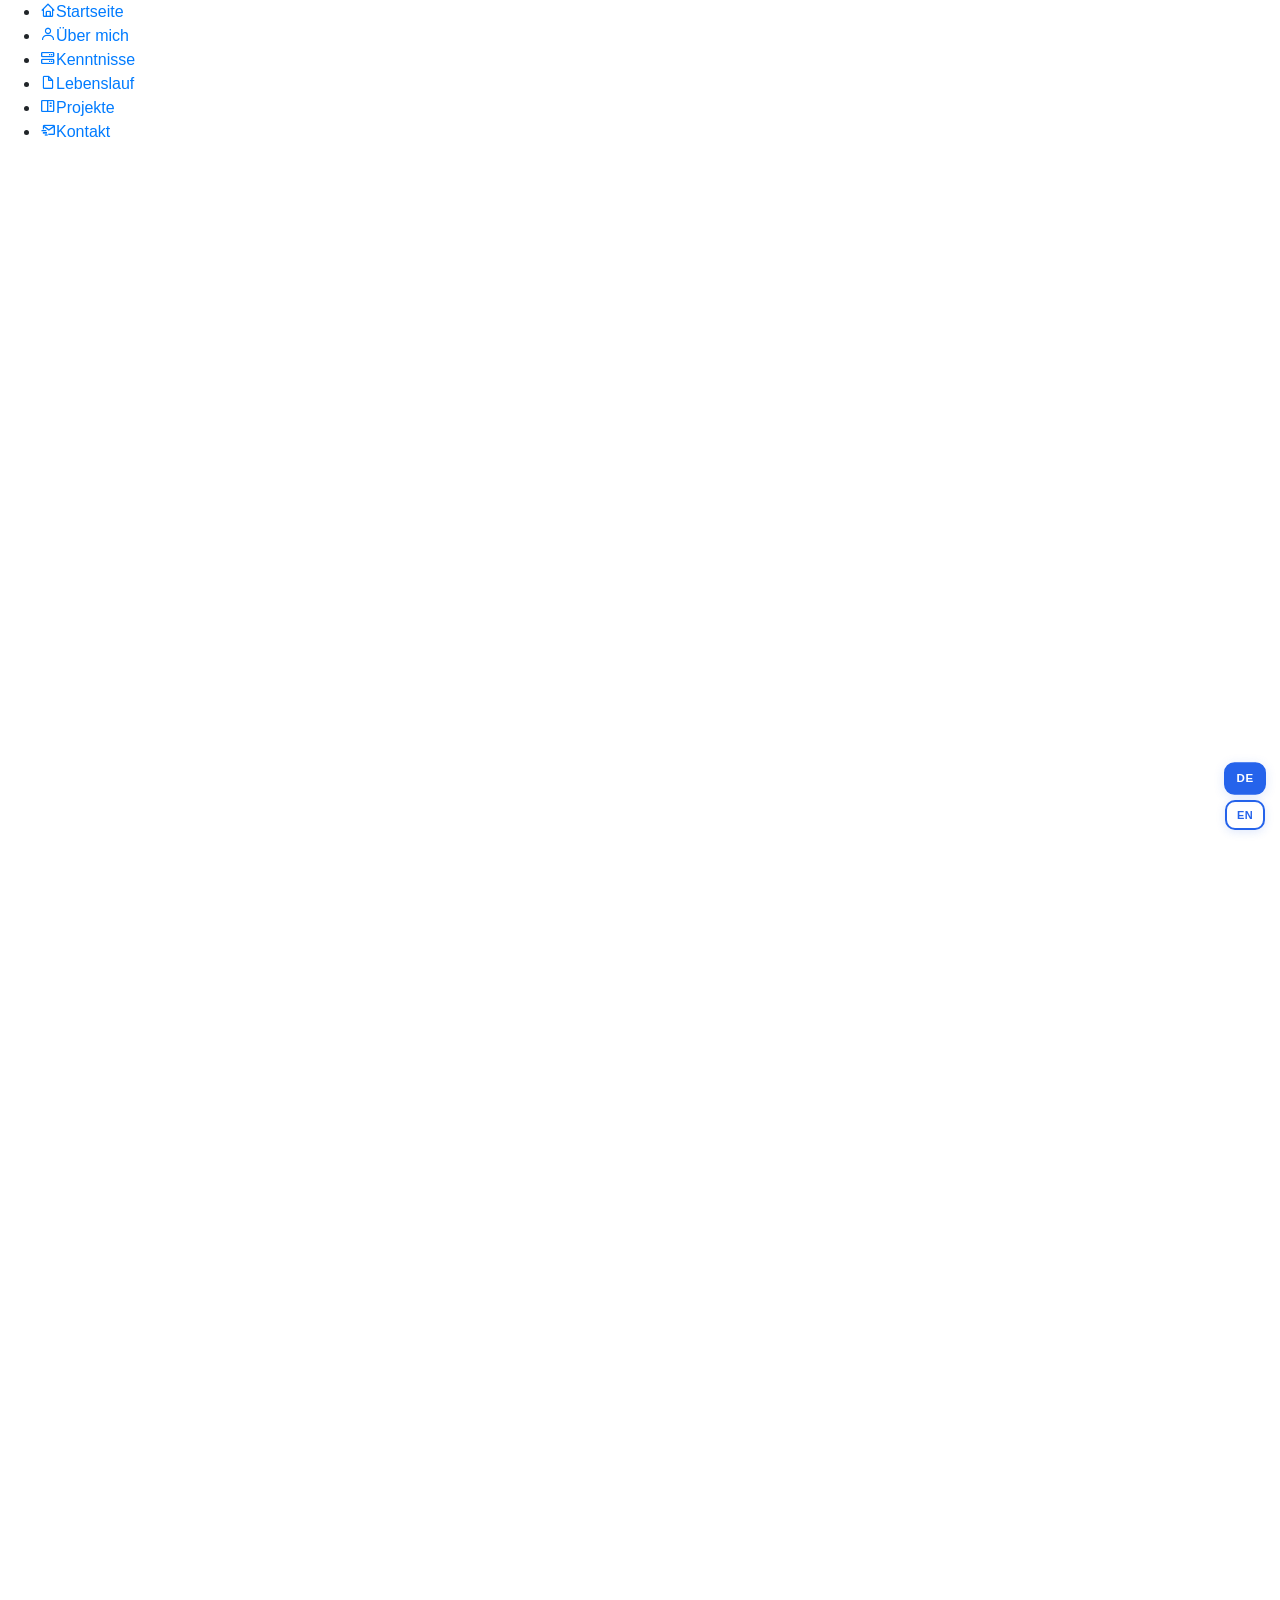
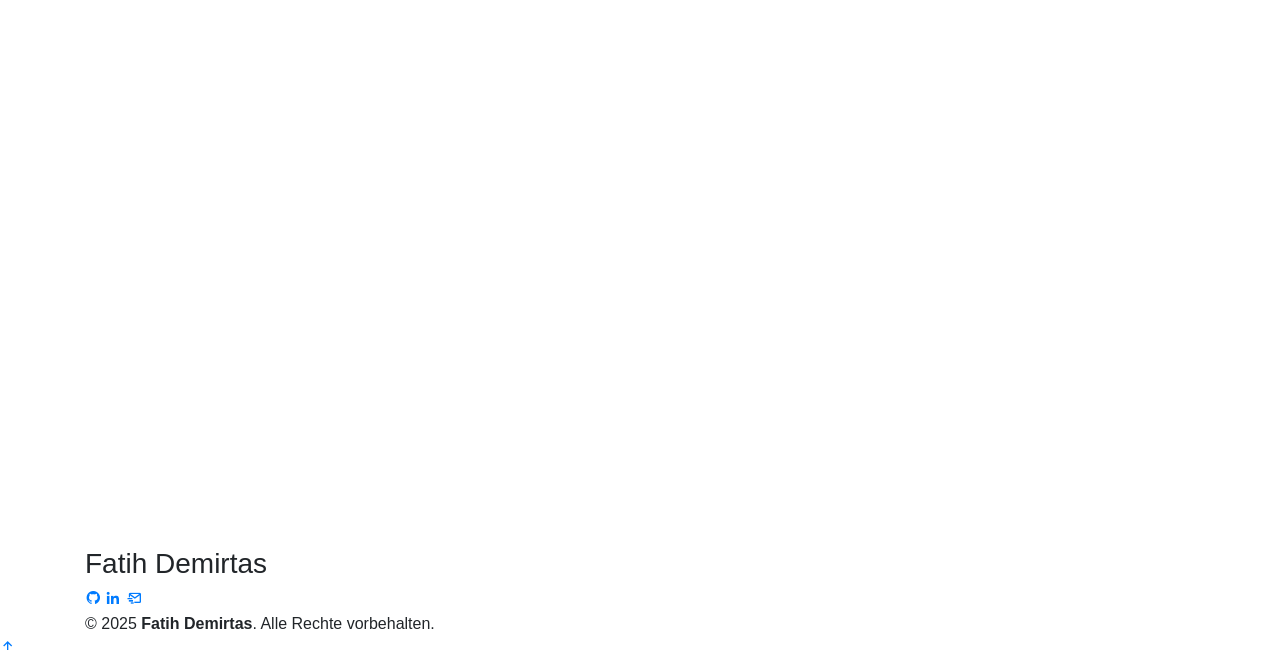
==== commit 31bd1e9f: "Add 3 new Python projects: financial pipeline, e-commerce analysis, weather ETL" ====
--- a/Desktop/demirtas-fatih-updated/index.html
+++ b/Desktop/demirtas-fatih-updated/index.html
@@ -1,806 +1,634 @@
 <!DOCTYPE html>
-<html lang="tr">
+<html lang="de">
+
 <head>
-<meta charset="UTF-8">
-<meta name="viewport" content="width=device-width, initial-scale=1.0">
-<title>Av. Elif Eren – Hukuk Bürosu</title>
-<link href="https://fonts.googleapis.com/css2?family=Cormorant+Garamond:ital,wght@0,300;0,400;0,600;1,300;1,400&family=DM+Sans:wght@300;400;500&display=swap" rel="stylesheet">
-<style>
-*{margin:0;padding:0;box-sizing:border-box}
-:root{
-  --cream:#FAF8F4;--dark:#1A1714;--gold:#B8935A;--gold-l:#D4AF7A;
-  --warm:#F0EBE3;--muted:#8A7F74;--white:#FFFFFF;
-  --serif:'Cormorant Garamond',Georgia,serif;
-  --sans:'DM Sans',sans-serif;
-}
-html{scroll-behavior:smooth}
-body{font-family:var(--sans);background:var(--cream);color:var(--dark);overflow-x:hidden;font-size:15px}
-
-/* ── TOPBAR ── */
-.topbar{position:fixed;top:0;left:0;right:0;z-index:200;background:rgba(250,248,244,0.97);backdrop-filter:blur(12px);border-bottom:1px solid rgba(184,147,90,0.18);display:flex;align-items:center;justify-content:space-between;padding:0 2.5rem;height:62px}
-.logo{font-family:var(--serif);font-size:1.4rem;font-weight:300;color:var(--dark);letter-spacing:.04em;cursor:pointer}
-.logo b{color:var(--gold);font-weight:400}
-.topnav{display:flex;gap:2rem;list-style:none;align-items:center}
-.topnav a{font-size:.72rem;letter-spacing:.14em;text-transform:uppercase;color:var(--muted);text-decoration:none;transition:color .25s;cursor:pointer}
-.topnav a:hover,.topnav a.cur{color:var(--gold)}
-.top-right{display:flex;gap:.6rem;align-items:center}
-.lang-btn{font-size:.7rem;letter-spacing:.1em;text-transform:uppercase;padding:.35rem .85rem;border:1px solid rgba(184,147,90,.35);background:transparent;color:var(--muted);cursor:pointer;border-radius:2px;transition:all .25s;font-family:var(--sans)}
-.lang-btn:hover,.lang-btn.on{background:var(--gold);color:#fff;border-color:var(--gold)}
-.admin-btn{font-size:.7rem;letter-spacing:.1em;text-transform:uppercase;padding:.35rem 1rem;border:none;background:var(--dark);color:var(--cream);cursor:pointer;border-radius:2px;transition:background .25s;font-family:var(--sans)}
-.admin-btn:hover{background:var(--gold)}
-
-/* ── PAGES ── */
-.pg{display:none;animation:fadeIn .35s ease}
-.pg.on{display:block}
-@keyframes fadeIn{from{opacity:0;transform:translateY(8px)}to{opacity:1;transform:translateY(0)}}
-
-/* ── HERO ── */
-.hero{min-height:calc(100vh - 62px);display:flex;align-items:center;padding:3rem 2.5rem;position:relative;overflow:hidden}
-.hero-bg{position:absolute;right:0;top:0;bottom:0;width:48%;background:var(--warm);clip-path:polygon(14% 0,100% 0,100% 100%,0 100%)}
-.hero-inner{max-width:1100px;margin:0 auto;width:100%;display:grid;grid-template-columns:1fr 1fr;gap:4rem;align-items:center;position:relative;z-index:1}
-.hero-badge{font-size:.7rem;letter-spacing:.18em;text-transform:uppercase;color:var(--gold);margin-bottom:1.4rem;display:flex;align-items:center;gap:.7rem}
-.hero-badge::before{content:'';width:2rem;height:1px;background:var(--gold)}
-h1.ht{font-family:var(--serif);font-size:3.8rem;font-weight:300;line-height:1.15;margin-bottom:1.3rem}
-h1.ht em{font-style:italic;color:var(--gold)}
-.hero-p{font-size:.92rem;line-height:1.9;color:var(--muted);margin-bottom:2.2rem;max-width:400px}
-.hbtns{display:flex;gap:.9rem;flex-wrap:wrap}
-.bp{background:var(--dark);color:var(--cream);border:none;padding:.8rem 1.8rem;font-family:var(--sans);font-size:.75rem;letter-spacing:.1em;text-transform:uppercase;cursor:pointer;border-radius:2px;transition:background .25s}
-.bp:hover{background:var(--gold)}
-.bo{background:transparent;color:var(--dark);border:1px solid rgba(26,23,20,.25);padding:.8rem 1.8rem;font-family:var(--sans);font-size:.75rem;letter-spacing:.1em;text-transform:uppercase;cursor:pointer;border-radius:2px;transition:all .25s}
-.bo:hover{border-color:var(--gold);color:var(--gold)}
-.lcard{background:#fff;border-radius:6px;padding:2.2rem;box-shadow:0 20px 60px rgba(0,0,0,.08);max-width:320px;width:100%}
-.lavatar{width:80px;height:80px;border-radius:50%;background:linear-gradient(135deg,var(--gold-l),var(--gold));display:flex;align-items:center;justify-content:center;font-family:var(--serif);font-size:2rem;font-weight:300;color:#fff;margin:0 auto 1.3rem}
-.lcard h3{font-family:var(--serif);font-size:1.6rem;font-weight:400;text-align:center;margin-bottom:.3rem}
-.lcard .sub{font-size:.72rem;color:var(--gold);text-align:center;letter-spacing:.1em;text-transform:uppercase;margin-bottom:1.3rem}
-.stats{display:grid;grid-template-columns:1fr 1fr 1fr;gap:.5rem;border-top:1px solid var(--warm);padding-top:1.3rem}
-.sn{font-family:var(--serif);font-size:1.7rem;font-weight:300;color:var(--gold);display:block;text-align:center}
-.sl{font-size:.65rem;color:var(--muted);letter-spacing:.08em;text-transform:uppercase;text-align:center}
-
-/* ── SECTIONS ── */
-.sec{padding:5.5rem 2.5rem}
-.sec-in{max-width:1100px;margin:0 auto}
-.stag{font-size:.7rem;letter-spacing:.18em;text-transform:uppercase;color:var(--gold);margin-bottom:.9rem;display:flex;align-items:center;gap:.7rem}
-.stag::after{content:'';flex:0 0 2.5rem;height:1px;background:var(--gold)}
-h2.sh{font-family:var(--serif);font-size:2.7rem;font-weight:300;margin-bottom:2rem;line-height:1.2}
-
-/* ── HAKKINDA ── */
-.about-grid{display:grid;grid-template-columns:1fr 1fr;gap:5rem;align-items:start}
-.about-text p{font-size:.9rem;line-height:1.95;color:#666;margin-bottom:1.1rem}
-.exp-list{list-style:none}
-.exp-list li{padding:.8rem 0;border-bottom:1px solid var(--warm);font-size:.88rem;display:flex;align-items:center;gap:.8rem}
-.exp-list li::before{content:'';width:5px;height:5px;border-radius:50%;background:var(--gold);flex-shrink:0}
-
-/* ── MAKALELER ── */
-.art-controls{display:flex;gap:.6rem;margin-bottom:2rem;flex-wrap:wrap}
-.filt{font-size:.7rem;letter-spacing:.1em;text-transform:uppercase;padding:.45rem 1.1rem;border:1px solid rgba(184,147,90,.3);background:transparent;color:var(--muted);cursor:pointer;border-radius:2px;transition:all .25s;font-family:var(--sans)}
-.filt:hover,.filt.on{background:var(--gold);color:#fff;border-color:var(--gold)}
-.art-grid{display:grid;grid-template-columns:repeat(3,1fr);gap:1.3rem}
-.ac{background:#fff;border-radius:4px;overflow:hidden;cursor:pointer;transition:transform .3s,box-shadow .3s;border:1px solid rgba(0,0,0,.05)}
-.ac:hover{transform:translateY(-4px);box-shadow:0 12px 36px rgba(0,0,0,.1)}
-.ac-img{height:140px;display:flex;align-items:center;justify-content:center;font-size:2.4rem}
-.ac-body{padding:1.3rem}
-.ac-cat{font-size:.65rem;letter-spacing:.14em;text-transform:uppercase;color:var(--gold);margin-bottom:.5rem}
-.ac h4{font-family:var(--serif);font-size:1.2rem;font-weight:400;margin-bottom:.7rem;line-height:1.35}
-.ac p{font-size:.8rem;line-height:1.75;color:var(--muted)}
-.ac-date{font-size:.7rem;color:var(--muted);margin-top:.9rem;padding-top:.9rem;border-top:1px solid var(--warm)}
-
-/* ── ARTICLE DETAIL ── */
-.art-detail{max-width:720px;margin:0 auto}
-.art-detail-back{font-size:.75rem;letter-spacing:.1em;text-transform:uppercase;color:var(--gold);cursor:pointer;margin-bottom:2rem;display:inline-flex;align-items:center;gap:.5rem}
-.art-detail-back:hover{opacity:.75}
-.art-detail-cat{font-size:.7rem;letter-spacing:.15em;text-transform:uppercase;color:var(--gold);margin-bottom:.9rem}
-.art-detail h2{font-family:var(--serif);font-size:2.6rem;font-weight:300;line-height:1.2;margin-bottom:1rem}
-.art-detail-meta{font-size:.77rem;color:var(--muted);margin-bottom:2.2rem;padding-bottom:1.5rem;border-bottom:1px solid var(--warm)}
-.art-detail-body p{font-size:.92rem;line-height:2;color:#555;margin-bottom:1.3rem}
-.art-detail-body h3{font-family:var(--serif);font-size:1.6rem;font-weight:400;margin:2.2rem 0 .9rem;color:var(--dark)}
-
-/* ── RANDEVU ── */
-.appt-sec{background:var(--dark)}
-.appt-sec .stag{color:var(--gold-l)}
-.appt-sec .stag::after{background:var(--gold-l)}
-.appt-sec .sh{color:var(--cream)}
-.appt-sec .sub{color:rgba(250,248,244,.5);font-size:.88rem;margin-bottom:2.8rem}
-.appt-grid{display:grid;grid-template-columns:1fr 1fr;gap:4rem}
-.appt-info-item{display:flex;gap:1rem;margin-bottom:1.7rem;align-items:flex-start}
-.appt-ic{width:38px;height:38px;border:1px solid rgba(184,147,90,.35);border-radius:50%;display:flex;align-items:center;justify-content:center;flex-shrink:0;color:var(--gold);font-size:.9rem}
-.appt-it h5{font-size:.7rem;letter-spacing:.1em;text-transform:uppercase;color:var(--gold-l);margin-bottom:.3rem}
-.appt-it p{font-size:.84rem;color:rgba(250,248,244,.55);line-height:1.7}
-.appt-form{background:rgba(255,255,255,.04);border:1px solid rgba(184,147,90,.15);border-radius:4px;padding:2.2rem}
-.fg{display:flex;flex-direction:column;gap:.38rem;margin-bottom:1rem}
-.fg label{font-size:.68rem;letter-spacing:.12em;text-transform:uppercase;color:rgba(250,248,244,.4)}
-.fg input,.fg select,.fg textarea{background:rgba(255,255,255,.06);border:1px solid rgba(184,147,90,.18);color:var(--cream);padding:.68rem .95rem;font-family:var(--sans);font-size:.85rem;border-radius:2px;transition:border-color .25s;outline:none;width:100%}
-.fg input::placeholder{color:rgba(250,248,244,.2)}
-.fg input:focus,.fg select:focus,.fg textarea:focus{border-color:var(--gold)}
-.fg select option{background:#1A1714;color:var(--cream)}
-.fg textarea{resize:vertical;min-height:90px}
-.fg2{display:grid;grid-template-columns:1fr 1fr;gap:.9rem}
-.sub-btn{width:100%;background:var(--gold);color:#fff;border:none;padding:.9rem;font-family:var(--sans);font-size:.77rem;letter-spacing:.12em;text-transform:uppercase;cursor:pointer;border-radius:2px;margin-top:.4rem;transition:background .25s}
-.sub-btn:hover{background:var(--gold-l)}
-.appt-success{display:none;text-align:center;padding:3rem 1rem}
-.appt-success.on{display:block}
-.appt-success h4{font-family:var(--serif);font-size:1.8rem;font-weight:300;color:var(--cream);margin:.9rem 0 .6rem}
-.appt-success p{font-size:.85rem;color:rgba(250,248,244,.5)}
-
-/* ── ADMIN ── */
-.admin-layout{display:grid;grid-template-columns:230px 1fr;min-height:calc(100vh - 62px)}
-.admin-sidebar{background:var(--dark);padding:1.8rem;display:flex;flex-direction:column;gap:.3rem}
-.admin-sidebar h3{font-family:var(--serif);font-size:1.15rem;font-weight:300;color:var(--cream);margin-bottom:1.2rem;padding-bottom:.9rem;border-bottom:1px solid rgba(184,147,90,.2)}
-.aside-btn{width:100%;text-align:left;background:transparent;border:none;padding:.68rem 1rem;font-family:var(--sans);font-size:.77rem;letter-spacing:.08em;color:rgba(250,248,244,.45);cursor:pointer;border-radius:3px;transition:all .25s}
-.aside-btn:hover,.aside-btn.on{background:rgba(184,147,90,.12);color:var(--gold-l)}
-.admin-main{background:var(--cream);padding:2.2rem}
-.admin-hd{display:flex;align-items:center;justify-content:space-between;margin-bottom:2rem}
-.admin-hd h2{font-family:var(--serif);font-size:2.1rem;font-weight:300}
-.dash-grid{display:grid;grid-template-columns:repeat(4,1fr);gap:1rem;margin-bottom:2.2rem}
-.dash-card{background:#fff;border-radius:6px;border:1px solid rgba(0,0,0,.06);padding:1.3rem}
-.dash-card .dn{font-family:var(--serif);font-size:2.2rem;font-weight:300;color:var(--gold)}
-.dash-card .dl{font-size:.7rem;letter-spacing:.1em;text-transform:uppercase;color:var(--muted);margin-top:.3rem}
-.appt-table{width:100%;border-collapse:collapse;font-size:.8rem;background:#fff;border-radius:6px;overflow:hidden;box-shadow:0 4px 20px rgba(0,0,0,.06)}
-.appt-table th{background:var(--dark);color:var(--cream);padding:.75rem 1rem;text-align:left;font-size:.65rem;letter-spacing:.12em;text-transform:uppercase;font-weight:400}
-.appt-table td{padding:.8rem 1rem;border-bottom:1px solid var(--warm);color:#555;vertical-align:top}
-.appt-table tr:last-child td{border-bottom:none}
-.appt-table tr:hover td{background:#fafaf8}
-.badge{font-size:.6rem;letter-spacing:.08em;text-transform:uppercase;padding:.15rem .55rem;border-radius:2px;font-weight:500}
-.badge-new{background:#EEF8F2;color:#1D9E75}
-.badge-done{background:var(--warm);color:var(--muted)}
-.editor-wrap{background:#fff;border:1px solid rgba(0,0,0,.08);border-radius:6px;padding:1.8rem}
-.editor-row{display:grid;grid-template-columns:1fr 1fr;gap:1rem}
-.ef{display:flex;flex-direction:column;gap:.38rem;margin-bottom:1rem}
-.ef label{font-size:.68rem;letter-spacing:.12em;text-transform:uppercase;color:var(--muted)}
-.ef input,.ef select,.ef textarea{border:1px solid rgba(0,0,0,.1);padding:.65rem .9rem;font-family:var(--sans);font-size:.85rem;border-radius:2px;outline:none;transition:border-color .25s;width:100%;background:#fff}
-.ef input:focus,.ef select:focus,.ef textarea:focus{border-color:var(--gold)}
-.ef textarea{min-height:200px;resize:vertical;line-height:1.75}
-.save-btn{background:var(--gold);color:#fff;border:none;padding:.72rem 1.9rem;font-family:var(--sans);font-size:.75rem;letter-spacing:.1em;text-transform:uppercase;cursor:pointer;border-radius:2px;transition:background .25s}
-.save-btn:hover{background:var(--gold-l)}
-.del-btn{background:transparent;color:#c0392b;border:1px solid rgba(192,57,43,.3);padding:.4rem .9rem;font-family:var(--sans);font-size:.7rem;letter-spacing:.08em;text-transform:uppercase;cursor:pointer;border-radius:2px;transition:all .25s}
-.del-btn:hover{background:#c0392b;color:#fff}
-.art-admin-list{display:flex;flex-direction:column;gap:.7rem;margin-bottom:1.5rem}
-.art-admin-item{background:#fff;border:1px solid rgba(0,0,0,.07);border-radius:4px;padding:1rem 1.3rem;display:flex;align-items:center;justify-content:space-between;gap:1rem}
-.art-admin-item h5{font-family:var(--serif);font-size:1.05rem;font-weight:400;margin-bottom:.2rem}
-.art-admin-item span{font-size:.73rem;color:var(--muted)}
-.art-admin-actions{display:flex;gap:.5rem;flex-shrink:0}
-.edit-btn{background:transparent;color:var(--gold);border:1px solid rgba(184,147,90,.35);padding:.32rem .75rem;font-size:.68rem;letter-spacing:.07em;text-transform:uppercase;cursor:pointer;border-radius:2px;transition:all .25s;font-family:var(--sans)}
-.edit-btn:hover{background:var(--gold);color:#fff}
-
-/* ── FOOTER ── */
-footer{background:#111;padding:2rem 2.5rem;text-align:center}
-footer p{font-size:.78rem;color:#555;letter-spacing:.07em}
-footer a{color:var(--gold);text-decoration:none}
-
-/* ── TOAST ── */
-.toast{position:fixed;bottom:1.8rem;right:1.8rem;background:var(--dark);color:var(--cream);padding:.85rem 1.6rem;border-radius:4px;font-size:.82rem;z-index:999;transform:translateY(100px);opacity:0;transition:all .35s;pointer-events:none;font-family:var(--sans)}
-.toast.show{transform:translateY(0);opacity:1}
-
-/* ── RESPONSIVE ── */
-@media(max-width:900px){
-  .hero-inner,.about-grid,.appt-grid{grid-template-columns:1fr}
-  .hero-bg{display:none}
-  .art-grid{grid-template-columns:1fr 1fr}
-  .dash-grid{grid-template-columns:1fr 1fr}
-  .admin-layout{grid-template-columns:1fr}
-  .admin-sidebar{flex-direction:row;flex-wrap:wrap;gap:.4rem;padding:1rem}
-  .topnav{gap:1rem}
-  h1.ht{font-size:2.8rem}
-}
-@media(max-width:600px){
-  .topbar{padding:0 1.2rem}
-  .topnav{display:none}
-  .art-grid{grid-template-columns:1fr}
-  .dash-grid{grid-template-columns:1fr 1fr}
-  .editor-row,.fg2{grid-template-columns:1fr}
-  h1.ht{font-size:2.2rem}
-  .sec{padding:3.5rem 1.2rem}
-}
-</style>
+  <meta charset="utf-8" />
+  <meta name="viewport" content="width=device-width, initial-scale=1" />
+
+  <title>Fatih Demirtas — Portfolio</title>
+  <meta name="description" content="Persönliches Portfolio von Fatih Demirtas: Data Analyst & BI Specialist." />
+  <meta name="keywords" content="Portfolio, Data Analyst, Power BI, Python, SQL, Bamberg" />
+
+  <meta property="og:title" content="Fatih Demirtas — Portfolio" />
+  <meta property="og:description" content="Data Analyst & BI Specialist – Projekte, Kenntnisse, Lebenslauf & Kontakt." />
+  <meta property="og:type" content="website" />
+  <meta property="og:url" content="https://demirtas-fatih.github.io/" />
+  <meta property="og:image" content="assets/img/og-image.png" />
+
+  <link rel="icon" href="assets/img/favicon-32x32.png" type="image/png">
+
+  <!-- Google Fonts -->
+  <link href="https://fonts.googleapis.com/css2?family=Inter:wght@300;400;500;600;700&family=Open+Sans:wght@300;400;600;700&family=Raleway:wght@400;600;700;800&family=Poppins:wght@300;400;600;700&display=swap" rel="stylesheet">
+
+  <!-- Vendor CSS -->
+  <link rel="stylesheet" href="https://cdn.jsdelivr.net/npm/bootstrap@4.6.2/dist/css/bootstrap.min.css">
+  <link rel="stylesheet" href="https://cdn.jsdelivr.net/npm/boxicons@2.1.4/css/boxicons.min.css">
+  <link rel="stylesheet" href="https://cdn.jsdelivr.net/npm/aos@2.3.4/dist/aos.css">
+  <script src="https://code.iconify.design/2/2.1.0/iconify.min.js"></script>
+
+  <link rel="stylesheet" href="assets/css/style.css">
+
+  <style>
+    .lang-switcher { position: fixed; bottom: 70px; right: 15px; z-index: 99998; display: flex; flex-direction: column; gap: 6px; }
+    .lang-btn { background: #fff; border: 2px solid #2563eb; color: #2563eb; font-size: 11px; font-weight: 700; letter-spacing: 0.5px; padding: 5px 10px; border-radius: 10px; cursor: pointer; box-shadow: 0 2px 10px rgba(37,99,235,0.15); transition: all 0.25s; width: 40px; text-align: center; }
+    .lang-btn:hover, .lang-btn.active { background: #2563eb; color: #fff; transform: scale(1.05); }
+  </style>
 </head>
+
 <body>
 
-<nav class="topbar">
-  <div class="logo" onclick="go('pg-home')">Av. Elif <b>Eren</b></div>
-  <ul class="topnav">
-    <li><a onclick="go('pg-home')" class="cur" id="nav-home">Ana Sayfa</a></li>
-    <li><a onclick="go('pg-about')" id="nav-about">Hakkımda</a></li>
-    <li><a onclick="go('pg-articles')" id="nav-articles">Makaleler</a></li>
-    <li><a onclick="go('pg-appt')" id="nav-appt">Randevu</a></li>
-  </ul>
-  <div class="top-right">
-    <button class="lang-btn on" id="lb-tr" onclick="setLang('tr')">TR</button>
-    <button class="lang-btn" id="lb-en" onclick="setLang('en')">EN</button>
-    <button class="admin-btn" onclick="go('pg-admin')">⚙ Admin</button>
+  <!-- Language Switcher -->
+  <div class="lang-switcher" role="group" aria-label="Language selector">
+    <button class="lang-btn active" onclick="setLang('de')" id="btn-de">DE</button>
+    <button class="lang-btn" onclick="setLang('en')" id="btn-en">EN</button>
   </div>
-</nav>
-
-<!-- ═══ HOME ═══ -->
-<div class="pg on" id="pg-home" style="padding-top:62px">
-  <div class="hero">
-    <div class="hero-bg"></div>
-    <div class="hero-inner">
-      <div class="hero-text">
-        <div class="hero-badge" id="h-badge">Hukuk Bürosu</div>
-        <h1 class="ht" id="h-title">Haklarınız için<br><em>güçlü bir</em><br>savunuculuk</h1>
-        <p class="hero-p" id="h-desc">Müvekkillerime kişiselleştirilmiş, çözüm odaklı hizmet sunarak hukuki süreçlerin her adımında yanlarında oluyorum.</p>
-        <div class="hbtns">
-          <button class="bp" onclick="go('pg-appt')" id="h-btn1">Randevu Al</button>
-          <button class="bo" onclick="go('pg-about')" id="h-btn2">Daha Fazlası</button>
-        </div>
-      </div>
-      <div style="display:flex;justify-content:center">
-        <div class="lcard">
-          <div class="lavatar" style="background:none;padding:0;overflow:hidden"><img src="[data-uri]" style="width:100%;height:100%;object-fit:cover;border-radius:50%"></div>
-          <h3>Elif Eren</h3>
-          <p class="sub" id="h-role">Avukat · Hukukçu</p>
-          <div class="stats">
-            <div><span class="sn">12+</span><span class="sl" id="s-year">Yıl</span></div>
-            <div><span class="sn">500+</span><span class="sl" id="s-case">Dava</span></div>
-            <div><span class="sn">%95</span><span class="sl" id="s-win">Başarı</span></div>
-          </div>
-        </div>
+
+  <!-- Mobile nav toggle -->
+  <button type="button" class="mobile-nav-toggle d-xl-none" aria-label="Toggle navigation">
+    <i class="bx bx-menu"></i>
+  </button>
+
+  <!-- Header -->
+  <header id="header" class="d-flex flex-column justify-content-center">
+    <nav class="nav-menu">
+      <ul>
+        <li class="active"><a href="#hero"><i class="bx bx-home"></i><span data-i18n="nav_home">Startseite</span></a></li>
+        <li><a href="#about"><i class="bx bx-user"></i><span data-i18n="nav_about">Über mich</span></a></li>
+        <li><a href="#skills"><i class="bx bx-server"></i><span data-i18n="nav_skills">Kenntnisse</span></a></li>
+        <li><a href="#resume"><i class="bx bx-file-blank"></i><span data-i18n="nav_resume">Lebenslauf</span></a></li>
+        <li><a href="#projects"><i class="bx bx-book-content"></i><span data-i18n="nav_projects">Projekte</span></a></li>
+        <li><a href="#contact"><i class="bx bx-mail-send"></i><span data-i18n="nav_contact">Kontakt</span></a></li>
+      </ul>
+    </nav>
+  </header>
+
+  <!-- Hero -->
+  <section id="hero" class="d-flex flex-column justify-content-center">
+    <div class="container" data-aos="fade-up" data-aos-delay="100">
+      <h1>Fatih Demirtas</h1>
+      <p><span id="typed-el"></span></p>
+      <div class="social-links">
+        <a href="https://github.com/demirtas-fatih" target="_blank" rel="noopener" aria-label="GitHub"><i class="bx bxl-github"></i></a>
+        <a href="https://www.linkedin.com/in/fatih-demirtas47/" target="_blank" rel="noopener" aria-label="LinkedIn"><i class="bx bxl-linkedin"></i></a>
+        <a href="mailto:fatihdemirtask@gmail.com" aria-label="Email"><i class="bx bx-mail-send"></i></a>
       </div>
     </div>
-  </div>
-  <footer><p>© 2026 Av. Elif Eren · <a href="#">Gizlilik Politikası</a></p></footer>
-</div>
-
-<!-- ═══ HAKKINDA ═══ -->
-<div class="pg" id="pg-about" style="padding-top:62px">
-  <div class="sec" style="background:#fff;min-height:calc(100vh - 62px)">
-    <div class="sec-in">
-      <div class="stag" id="ab-tag">Hakkımda</div>
-      <div class="about-grid">
-        <div class="about-text">
-          <h2 class="sh" id="ab-title">Adalete inancımla<br>hizmetinizde</h2>
-          <p id="ab-p1">İstanbul Üniversitesi Hukuk Fakültesi'nden mezun olduktan sonra 12 yılı aşkın sürede edindiğim deneyimle iş hukuku, aile hukuku ve tüketici hakları alanlarında uzmanlaştım.</p>
-          <p id="ab-p2">Her müvekkili bireysel olarak değerlendiriyor, karmaşık hukuki süreçleri anlaşılır bir dille aktarıyor ve en iyi sonucu elde etmek için kararlılıkla çalışıyorum.</p>
-          <button class="bp" style="margin-top:1.3rem" onclick="go('pg-appt')" id="ab-cta">Ön Görüşme Talep Et</button>
-        </div>
-        <div>
-          <ul class="exp-list" id="exp-list">
-            <li>İş ve İşçi Hukuku</li>
-            <li>Aile ve Boşanma Hukuku</li>
-            <li>Tüketici Hakları</li>
-            <li>Miras Hukuku</li>
-            <li>Kira ve Tahliye Davaları</li>
-            <li>Sözleşmeler Hukuku</li>
-            <li>İcra ve İflas Hukuku</li>
-          </ul>
+  </section>
+
+  <main id="main">
+
+    <!-- About -->
+    <section id="about" class="about">
+      <div class="container" data-aos="fade-up">
+        <div class="section-title">
+          <h2 data-i18n="nav_about">Über mich</h2>
+        </div>
+
+        <div class="row mt-md-4">
+          <div class="col-lg-4 mb-4 mb-lg-0">
+            <img src="assets/img/Fatih_bewerbung_Photo.png" class="img-fluid" alt="Fatih Demirtas" loading="lazy" style="width:100%;border-radius:14px;">
+          </div>
+
+          <div class="col-lg-8 pt-2 pt-lg-0 content">
+            <h3 data-i18n="about_title">Junior Data Analyst &amp; BI Specialist</h3>
+            <p class="mt-3" data-i18n="about_text">
+              Motivated Junior Data Analyst with hands-on experience in Power BI, Python, and data automation through working student roles at Siemens and Mercedes-Benz. Skilled in building interactive dashboards, data modeling, and automating data processes. Strong analytical mindset with a passion for transforming data into actionable insights.
+            </p>
+
+            <div class="row mt-4">
+              <div class="col-lg-6">
+                <ul>
+                  <li><i class="bx bx-right-arrow-alt"></i><strong data-i18n="label_email">E-Mail:</strong>&nbsp;<a href="mailto:fatihdemirtask@gmail.com">fatihdemirtask@gmail.com</a></li>
+                  <li><i class="bx bx-right-arrow-alt"></i><strong>LinkedIn:</strong>&nbsp;<a href="https://www.linkedin.com/in/fatih-demirtas47/" target="_blank" rel="noopener">fatih-demirtas47</a></li>
+                  <li><i class="bx bx-right-arrow-alt"></i><strong>GitHub:</strong>&nbsp;<a href="https://github.com/demirtas-fatih" target="_blank" rel="noopener">demirtas-fatih</a></li>
+                </ul>
+              </div>
+              <div class="col-lg-6">
+                <ul>
+                  <li><i class="bx bx-right-arrow-alt"></i><strong data-i18n="label_city">Stadt:</strong>&nbsp;<span data-i18n="about_city_val">Bamberg, Deutschland</span></li>
+                  <li><i class="bx bx-right-arrow-alt"></i><strong data-i18n="label_degree">Abschluss:</strong>&nbsp;<span data-i18n="about_degree_val">M.Sc. Data Science</span></li>
+                  <li><i class="bx bx-right-arrow-alt"></i><strong data-i18n="label_phone">Tel:</strong>&nbsp;<span>+49 178 3316422</span></li>
+                </ul>
+              </div>
+            </div>
+
+          </div>
         </div>
       </div>
+    </section>
+
+    <!-- Skills -->
+    <section id="skills" class="skills">
+      <div class="container" data-aos="fade-up">
+        <div class="section-title">
+          <h2 data-i18n="nav_skills">Kenntnisse</h2>
+        </div>
+
+        <h4 class="mt-2" data-i18n="skills_core">Core Skills</h4>
+        <div class="skills-grid">
+          <div><img src="assets/img/Power-BI.png" alt="Power BI"><p>Power BI</p></div>
+          <div><img src="https://cdn.jsdelivr.net/gh/devicons/devicon/icons/python/python-original.svg" alt="Python"><p>Python</p></div>
+          <div><img src="assets/img/sql_database.png" alt="SQL"><p>SQL</p></div>
+          <div><img src="assets/img/Excel.png" alt="Excel"><p>Excel</p></div>
+          <div><img src="https://cdn.simpleicons.org/microsoftazure/0078D4" alt="Azure"><p>Azure</p></div>
+          <div><img src="assets/img/Qlik_Logo.svg" alt="Qlik"><p>Qlik</p></div>
+          <div><img src="assets/img/Tableau.png" alt="Tableau"><p>Tableau</p></div>
+          <div><img src="https://cdn.simpleicons.org/knime/FFBA00" alt="KNIME"><p>KNIME</p></div>
+        </div>
+
+        <h4 class="mt-4" data-i18n="skills_frameworks">Frameworks &amp; Tools</h4>
+        <div class="skills-grid">
+          <div><img src="assets/img/fabric.png" alt="Microsoft Fabric"><p>MS Fabric</p></div>
+          <div><img src="assets/img/data_factory.png" alt="Data Factory"><p>Data Factory</p></div>
+          <div><img src="assets/img/dataflow.png" alt="Dataflow"><p>Dataflow</p></div>
+          <div><img src="assets/img/one_lake.png" alt="One Lake"><p>OneLake</p></div>
+          <div><img src="assets/img/data_warehouse.png" alt="Data Warehouse"><p>Data Warehouse</p></div>
+          <div><img src="https://cdn.simpleicons.org/microsoftpowerautomate/0066FF" alt="Power Automate"><p>Power Automate</p></div>
+          <div><img src="https://cdn.jsdelivr.net/gh/devicons/devicon/icons/git/git-original.svg" alt="Git"><p>Git</p></div>
+          <div><img src="https://cdn.jsdelivr.net/gh/devicons/devicon/icons/jupyter/jupyter-original.svg" alt="Jupyter"><p>Jupyter</p></div>
+          <div><img src="assets/img/docker-logo-blue.png" alt="Docker"><p>Docker</p></div>
+          <div><img src="https://cdn.jsdelivr.net/gh/devicons/devicon/icons/mysql/mysql-original.svg" alt="MySQL"><p>MySQL</p></div>
+          <div><img src="assets/img/SSMS_21_icon.png" alt="SSMS"><p>SSMS</p></div>
+          <div><img src="assets/img/Visual_Studio_Code.png" alt="VS Code"><p>VS Code</p></div>
+        </div>
+
+        <h4 class="mt-4" data-i18n="skills_lang">Sprachen</h4>
+        <div class="skills-grid">
+          <div><img src="https://flagcdn.com/w40/tr.png" alt="Türkçe" style="border-radius:4px;width:42px;height:28px;object-fit:cover;"><p>Türkisch</p></div>
+          <div><img src="https://flagcdn.com/w40/de.png" alt="Deutsch" style="border-radius:4px;width:42px;height:28px;object-fit:cover;"><p>Deutsch</p></div>
+          <div><img src="https://flagcdn.com/w40/gb.png" alt="English" style="border-radius:4px;width:42px;height:28px;object-fit:cover;"><p>Englisch</p></div>
+        </div>
+
+      </div>
+    </section>
+
+    <!-- Resume -->
+    <section id="resume" class="resume">
+      <div class="container" data-aos="fade-up">
+        <div class="section-title">
+          <h2 data-i18n="nav_resume">Lebenslauf</h2>
+        </div>
+
+        <div class="row">
+          <!-- Work Experience -->
+          <div class="col-lg-6">
+            <h3 class="resume-title" data-i18n="resume_work">Berufserfahrung</h3>
+
+            <div class="resume-item">
+              <h4 data-i18n="job1_title">Working Student – Business Partner</h4>
+              <h5 data-i18n="job1_period">01/2024 – Heute</h5>
+              <p class="company">Siemens Healthineers AG, Germany</p>
+              <ul>
+                <li data-i18n="job1_b1">Entwicklung interaktiver Power BI Dashboards mit Deneb (Vega-Lite).</li>
+                <li data-i18n="job1_b2">Aufbau relationaler Datenmodelle für Business Insights.</li>
+                <li data-i18n="job1_b3">Automatisierung finanzieller Prozesse mit Excel und Power Query; Reduzierung manueller Arbeit um ca. 30%.</li>
+                <li data-i18n="job1_b4">Integration von Daten aus mehreren Quellen (Qlik, interne Systeme).</li>
+                <li data-i18n="job1_b5">Erstellung API-basierter Abfragen in Azure DevOps.</li>
+                <li data-i18n="job1_b6">Automatisierung von Workflows mit Python.</li>
+              </ul>
+            </div>
+
+            <div class="resume-item">
+              <h4 data-i18n="job2_title">Working Student – Supplier Quality Management</h4>
+              <h5 data-i18n="job2_period">03/2023 – 01/2024</h5>
+              <p class="company">Mercedes-Benz Group, Germany</p>
+              <ul>
+                <li data-i18n="job2_b1">Automatisierung von Geschäftsprozessen mit Power Automate.</li>
+                <li data-i18n="job2_b2">Erstellung Excel-basierter Abfragen und automatisierter Workflows.</li>
+                <li data-i18n="job2_b3">Entwicklung von Power BI Reports und Präsentation von Erkenntnissen für das Management.</li>
+              </ul>
+            </div>
+
+            <div class="resume-item">
+              <h4 data-i18n="job3_title">Working Student – Regional Unit</h4>
+              <h5 data-i18n="job3_period">01/2023 – 07/2023</h5>
+              <p class="company">Siemens AG, Germany</p>
+              <ul>
+                <li data-i18n="job3_b1">Unterstützung bei der Digitalisierung von Geschäftsprozessen.</li>
+                <li data-i18n="job3_b2">Implementierung von Automatisierungslösungen mit Power Automate.</li>
+                <li data-i18n="job3_b3">Verwaltung von SharePoint- und Dokumentationssystemen.</li>
+              </ul>
+            </div>
+          </div>
+
+          <!-- Education & Certifications -->
+          <div class="col-lg-6">
+            <h3 class="resume-title" data-i18n="resume_education">Bildung</h3>
+
+            <div class="resume-item">
+              <h4 data-i18n="edu1_title">M.Sc. Data Science</h4>
+              <h5 data-i18n="edu1_period">2025 – Heute</h5>
+              <p class="company">Hochschule Coburg, Germany</p>
+            </div>
+
+            <div class="resume-item">
+              <h4 data-i18n="edu2_title">B.Sc. Business Informatics</h4>
+              <h5 data-i18n="edu2_period">2022 – 2025</h5>
+              <p class="company">University of Bamberg, Germany</p>
+              <ul>
+                <li data-i18n="edu2_b1">Focus: Data Science &amp; Data Analytics</li>
+              </ul>
+            </div>
+
+            <div class="resume-item">
+              <h4 data-i18n="edu3_title">B.Sc. Industrial Engineering</h4>
+              <h5 data-i18n="edu3_period">2017 – 2019</h5>
+              <p class="company">Turkish-German University, Turkey</p>
+            </div>
+
+            <div class="resume-item">
+              <h4 data-i18n="edu4_title">German Language Preparatory (Vorstudium)</h4>
+              <h5 data-i18n="edu4_period">2017 – 2018</h5>
+              <p class="company">Turkish-German University, Turkey</p>
+            </div>
+
+            <h3 class="resume-title" data-i18n="resume_certs">Zertifikate</h3>
+            <ul class="cert-list">
+              <li>
+                <a href="https://learn.microsoft.com/en-us/users/aliyevvusalsphzadp2-9647/credentials/9282d54b6d4c7883" target="_blank" rel="noopener">
+                  <img src="assets/img/Power-BI.png" alt="Power BI">
+                  <span data-i18n="cert1_title">Microsoft Power BI Data Analyst</span>
+                  <i class="bx bx-link-external"></i>
+                </a>
+                <small data-i18n="cert1_info">Microsoft Certified: Power BI Data Analyst Associate</small>
+              </li>
+              <li>
+                <a href="#" target="_blank" rel="noopener">
+                  <img src="https://cdn.simpleicons.org/microsoftazure/0078D4" alt="Azure">
+                  <span data-i18n="cert2_title">Microsoft Azure Fundamentals (AZ-900)</span>
+                  <i class="bx bx-link-external"></i>
+                </a>
+                <small data-i18n="cert2_info">Microsoft Certified: Azure Fundamentals</small>
+              </li>
+              <li>
+                <a href="#" target="_blank" rel="noopener">
+                  <img src="https://cdn.simpleicons.org/google/4285F4" alt="Google">
+                  <span data-i18n="cert3_title">Google Data Analytics Certificate</span>
+                  <i class="bx bx-link-external"></i>
+                </a>
+                <small data-i18n="cert3_info">Google / Coursera</small>
+              </li>
+              <li>
+                <a href="#" target="_blank" rel="noopener">
+                  <img src="https://cdn.simpleicons.org/ibm/0530AD" alt="IBM">
+                  <span data-i18n="cert4_title">IBM Data Science Professional Certificate</span>
+                  <i class="bx bx-link-external"></i>
+                </a>
+                <small data-i18n="cert4_info">IBM / Coursera</small>
+              </li>
+              <li>
+                <a href="#" target="_blank" rel="noopener">
+                  <img src="https://cdn.jsdelivr.net/gh/devicons/devicon/icons/python/python-original.svg" alt="Python">
+                  <span data-i18n="cert5_title">Python for Everybody</span>
+                  <i class="bx bx-link-external"></i>
+                </a>
+                <small data-i18n="cert5_info">University of Michigan / Coursera</small>
+              </li>
+              <li>
+                <a href="https://learn.microsoft.com/en-us/users/aliyevvusalsphzadp2-9647/credentials/9282d54b6d4c7883" target="_blank" rel="noopener">
+                  <img src="assets/img/ms_fabric_data_16_color.png" alt="Fabric">
+                  <span data-i18n="cert6_title">Microsoft Fabric Data Engineer Associate</span>
+                  <i class="bx bx-link-external"></i>
+                </a>
+                <small data-i18n="cert6_info">Ausgestellt Dez 2025 • Credential ID: 9282D54B6D4C7883</small>
+              </li>
+            </ul>
+
+          </div>
+        </div>
+      </div>
+    </section>
+
+    <!-- Projects -->
+    <section id="projects" class="portfolio">
+      <div class="container" data-aos="fade-up">
+        <div class="section-title">
+          <h2 data-i18n="nav_projects">Projekte</h2>
+        </div>
+
+        <div class="row portfolio-container" data-aos="fade-up" data-aos-delay="100">
+
+          <!-- Project: Sales Performance Dashboard -->
+          <div class="col-lg-4 col-md-6 portfolio-item">
+            <div class="portfolio-wrap">
+              <img src="assets/img/Projects_pictures/Pollmeier_1.png" class="img-fluid" alt="Sales Performance Dashboard" loading="lazy">
+              <div class="portfolio-info">
+                <a href="https://github.com/demirtas-fatih" target="_blank" rel="noopener" data-i18n="proj1_title">Sales Performance Dashboard</a>
+                <div class="project-tags">
+                  <span class="project-tag">Power BI</span>
+                  <span class="project-tag">DAX</span>
+                  <span class="project-tag">Data Modeling</span>
+                </div>
+                <div class="portfolio-links mt-2">
+                  <a href="assets/img/Projects_pictures/Pollmeier_1.png" title="Preview"><i class="bx bx-zoom-in"></i></a>
+                </div>
+              </div>
+            </div>
+          </div>
+
+          <!-- Project: Automation Tool -->
+          <div class="col-lg-4 col-md-6 portfolio-item">
+            <div class="portfolio-wrap">
+              <img src="assets/img/Projects_pictures/Pollmeier_2.png" class="img-fluid" alt="Automation Tool" loading="lazy">
+              <div class="portfolio-info">
+                <a href="https://github.com/demirtas-fatih" target="_blank" rel="noopener" data-i18n="proj2_title">Automation Tool – Profit Calculation</a>
+                <div class="project-tags">
+                  <span class="project-tag">Python</span>
+                  <span class="project-tag">Excel</span>
+                  <span class="project-tag">Automation</span>
+                </div>
+                <div class="portfolio-links mt-2">
+                  <a href="assets/img/Projects_pictures/Pollmeier_2.png" title="Preview"><i class="bx bx-zoom-in"></i></a>
+                </div>
+              </div>
+            </div>
+          </div>
+
+          <!-- Project: Pollmeier Power BI -->
+          <div class="col-lg-4 col-md-6 portfolio-item">
+            <div class="portfolio-wrap">
+              <div id="project3Carousel" class="carousel slide" data-ride="carousel">
+                <div class="carousel-inner">
+                  <div class="carousel-item active"><img src="assets/img/Projects_pictures/Pollmeier_1.png" class="img-fluid" alt="Pollmeier 1" loading="lazy"></div>
+                  <div class="carousel-item"><img src="assets/img/Projects_pictures/Pollmeier_2.png" class="img-fluid" alt="Pollmeier 2" loading="lazy"></div>
+                  <div class="carousel-item"><img src="assets/img/Projects_pictures/Pollmeier_3.png" class="img-fluid" alt="Pollmeier 3" loading="lazy"></div>
+                  <div class="carousel-item"><img src="assets/img/Projects_pictures/Pollmeier_4.png" class="img-fluid" alt="Pollmeier 4" loading="lazy"></div>
+                </div>
+                <a class="carousel-control-prev" href="#project3Carousel" role="button" data-slide="prev"><span class="carousel-control-prev-icon"></span></a>
+                <a class="carousel-control-next" href="#project3Carousel" role="button" data-slide="next"><span class="carousel-control-next-icon"></span></a>
+              </div>
+              <div class="portfolio-info">
+                <a href="assets/Pro/Pollmeier.pbix" download data-i18n="proj3_title">Pollmeier – Power BI Dashboard</a>
+                <div class="project-tags">
+                  <span class="project-tag">Power BI</span>
+                  <span class="project-tag">Quality Management</span>
+                </div>
+                <div class="portfolio-links mt-2">
+                  <a href="assets/img/Projects_pictures/Pollmeier_1.png" title="Preview"><i class="bx bx-zoom-in"></i></a>
+                  <a href="assets/Pro/Pollmeier.pbix" download title="Download"><i class="bx bx-download"></i></a>
+                </div>
+              </div>
+            </div>
+          </div>
+
+          <!-- Project: WIAI -->
+          <div class="col-lg-4 col-md-6 portfolio-item">
+            <div class="portfolio-wrap">
+              <div id="project1Carousel" class="carousel slide" data-ride="carousel">
+                <div class="carousel-inner">
+                  <div class="carousel-item active"><img src="assets/img/Projects_pictures/WIAI_Uberblick.png" class="img-fluid" alt="WIAI 1" loading="lazy"></div>
+                  <div class="carousel-item"><img src="assets/img/Projects_pictures/Studierenden_Entwicklung.png" class="img-fluid" alt="WIAI 2" loading="lazy"></div>
+                  <div class="carousel-item"><img src="assets/img/Projects_pictures/Abschlussanlyse.png" class="img-fluid" alt="WIAI 3" loading="lazy"></div>
+                  <div class="carousel-item"><img src="assets/img/Projects_pictures/Statistischen_Visio.png" class="img-fluid" alt="WIAI 4" loading="lazy"></div>
+                </div>
+                <a class="carousel-control-prev" href="#project1Carousel" role="button" data-slide="prev"><span class="carousel-control-prev-icon"></span></a>
+                <a class="carousel-control-next" href="#project1Carousel" role="button" data-slide="next"><span class="carousel-control-next-icon"></span></a>
+              </div>
+              <div class="portfolio-info">
+                <a href="https://github.com/demirtas-fatih" target="_blank" rel="noopener" data-i18n="proj4_title">WIAI – University Analysis</a>
+                <div class="project-tags">
+                  <span class="project-tag">Data Analysis</span>
+                  <span class="project-tag">Visualization</span>
+                </div>
+                <div class="portfolio-links mt-2">
+                  <a href="assets/img/Projects_pictures/WIAI_Uberblick.png" title="Preview"><i class="bx bx-zoom-in"></i></a>
+                </div>
+              </div>
+            </div>
+          </div>
+
+          <!-- Project: AKIPAS -->
+          <div class="col-lg-4 col-md-6 portfolio-item">
+            <div class="portfolio-wrap">
+              <div id="project2Carousel" class="carousel slide" data-ride="carousel">
+                <div class="carousel-inner">
+                  <div class="carousel-item active"><img src="assets/img/Projects_pictures/AKIPAS_1.png" class="img-fluid" alt="AKIPAS 1" loading="lazy"></div>
+                  <div class="carousel-item"><img src="assets/img/Projects_pictures/AKIPAS_2.png" class="img-fluid" alt="AKIPAS 2" loading="lazy"></div>
+                  <div class="carousel-item"><img src="assets/img/Projects_pictures/AKIPAS_3.png" class="img-fluid" alt="AKIPAS 3" loading="lazy"></div>
+                </div>
+                <a class="carousel-control-prev" href="#project2Carousel" role="button" data-slide="prev"><span class="carousel-control-prev-icon"></span></a>
+                <a class="carousel-control-next" href="#project2Carousel" role="button" data-slide="next"><span class="carousel-control-next-icon"></span></a>
+              </div>
+              <div class="portfolio-info">
+                <a href="https://github.com/demirtas-fatih" target="_blank" rel="noopener" data-i18n="proj5_title">AKIPAS – AI Production System</a>
+                <div class="project-tags">
+                  <span class="project-tag">AI</span>
+                  <span class="project-tag">Data Engineering</span>
+                </div>
+                <div class="portfolio-links mt-2">
+                  <a href="assets/img/Projects_pictures/AKIPAS_1.png" title="Preview"><i class="bx bx-zoom-in"></i></a>
+                </div>
+              </div>
+            </div>
+          </div>
+
+          <!-- Project: Financial Reporting Pipeline -->
+          <div class="col-lg-4 col-md-6 portfolio-item">
+            <div class="portfolio-wrap">
+              <img src="assets/img/Projects_pictures/financial_pipeline.png" class="img-fluid" alt="Financial Reporting Pipeline" loading="lazy" onerror="this.src='https://placehold.co/400x220/2563eb/ffffff?text=Financial+Pipeline'">
+              <div class="portfolio-info">
+                <a href="https://github.com/demirtas-fatih/financial-reporting-pipeline" target="_blank" rel="noopener" data-i18n="proj6_title">Financial Reporting Pipeline</a>
+                <div class="project-tags">
+                  <span class="project-tag">Python</span>
+                  <span class="project-tag">pandas</span>
+                  <span class="project-tag">Excel</span>
+                  <span class="project-tag">Automation</span>
+                </div>
+                <div class="portfolio-links mt-2">
+                  <a href="https://github.com/demirtas-fatih/financial-reporting-pipeline" target="_blank" rel="noopener" title="GitHub"><i class="bx bxl-github"></i></a>
+                </div>
+              </div>
+            </div>
+          </div>
+
+          <!-- Project: E-Commerce SQL Analysis -->
+          <div class="col-lg-4 col-md-6 portfolio-item">
+            <div class="portfolio-wrap">
+              <img src="assets/img/Projects_pictures/ecommerce_analysis.png" class="img-fluid" alt="E-Commerce SQL Analysis" loading="lazy" onerror="this.src='https://placehold.co/400x220/0891b2/ffffff?text=E-Commerce+Analysis'">
+              <div class="portfolio-info">
+                <a href="https://github.com/demirtas-fatih/ecommerce-sql-analysis" target="_blank" rel="noopener" data-i18n="proj7_title">E-Commerce SQL Analysis</a>
+                <div class="project-tags">
+                  <span class="project-tag">Python</span>
+                  <span class="project-tag">SQL</span>
+                  <span class="project-tag">SQLite</span>
+                  <span class="project-tag">seaborn</span>
+                </div>
+                <div class="portfolio-links mt-2">
+                  <a href="https://github.com/demirtas-fatih/ecommerce-sql-analysis" target="_blank" rel="noopener" title="GitHub"><i class="bx bxl-github"></i></a>
+                </div>
+              </div>
+            </div>
+          </div>
+
+          <!-- Project: Weather ETL Pipeline -->
+          <div class="col-lg-4 col-md-6 portfolio-item">
+            <div class="portfolio-wrap">
+              <img src="assets/img/Projects_pictures/weather_etl.png" class="img-fluid" alt="Weather ETL Pipeline" loading="lazy" onerror="this.src='https://placehold.co/400x220/7c3aed/ffffff?text=Weather+ETL+Pipeline'">
+              <div class="portfolio-info">
+                <a href="https://github.com/demirtas-fatih/weather-etl-pipeline" target="_blank" rel="noopener" data-i18n="proj8_title">Weather ETL Pipeline</a>
+                <div class="project-tags">
+                  <span class="project-tag">Python</span>
+                  <span class="project-tag">ETL</span>
+                  <span class="project-tag">API</span>
+                  <span class="project-tag">Streamlit</span>
+                </div>
+                <div class="portfolio-links mt-2">
+                  <a href="https://github.com/demirtas-fatih/weather-etl-pipeline" target="_blank" rel="noopener" title="GitHub"><i class="bx bxl-github"></i></a>
+                </div>
+              </div>
+            </div>
+          </div>
+
+        </div>
+      </div>
+    </section>
+
+    <!-- Contact -->
+    <section id="contact" class="contact">
+      <div class="container" data-aos="fade-up">
+        <div class="section-title">
+          <h2 data-i18n="nav_contact">Kontakt</h2>
+        </div>
+        <div class="contact-card">
+          <div class="contact-item">
+            <div class="contact-icon"><i class="bx bx-mail-send"></i></div>
+            <a href="mailto:fatihdemirtask@gmail.com">fatihdemirtask@gmail.com</a>
+          </div>
+          <div class="contact-item">
+            <div class="contact-icon"><i class="bx bx-phone"></i></div>
+            <span>+49 178 3316422</span>
+          </div>
+          <div class="contact-item">
+            <div class="contact-icon"><i class="bx bxl-linkedin"></i></div>
+            <a href="https://www.linkedin.com/in/fatih-demirtas47/" target="_blank" rel="noopener">linkedin.com/in/fatih-demirtas47</a>
+          </div>
+          <div class="contact-item">
+            <div class="contact-icon"><i class="bx bxl-github"></i></div>
+            <a href="https://github.com/demirtas-fatih" target="_blank" rel="noopener">github.com/demirtas-fatih</a>
+          </div>
+          <div class="contact-item">
+            <div class="contact-icon"><i class="bx bx-map"></i></div>
+            <span>Bamberg, Germany</span>
+          </div>
+        </div>
+      </div>
+    </section>
+
+  </main>
+
+  <!-- Footer -->
+  <footer id="footer">
+    <div class="container">
+      <h3>Fatih Demirtas</h3>
+      <div class="social-links">
+        <a href="https://github.com/demirtas-fatih" target="_blank" rel="noopener"><i class="bx bxl-github"></i></a>
+        <a href="https://www.linkedin.com/in/fatih-demirtas47/" target="_blank" rel="noopener"><i class="bx bxl-linkedin"></i></a>
+        <a href="mailto:fatihdemirtask@gmail.com"><i class="bx bx-mail-send"></i></a>
+      </div>
+      <div class="copyright">© 2025 <strong><span>Fatih Demirtas</span></strong>. <span data-i18n="footer_rights">Alle Rechte vorbehalten.</span></div>
     </div>
-  </div>
-</div>
-
-<!-- ═══ MAKALELER ═══ -->
-<div class="pg" id="pg-articles" style="padding-top:62px">
-  <div class="sec" style="min-height:calc(100vh - 62px)">
-    <div class="sec-in">
-      <div class="stag" id="bl-tag">Makaleler</div>
-      <h2 class="sh" id="bl-title">Hukuki bilgi, herkes için</h2>
-      <div class="art-controls" id="art-filters"></div>
-      <div class="art-grid" id="art-grid"></div>
-    </div>
-  </div>
-</div>
-
-<!-- Article Detail -->
-<div class="pg" id="pg-article-detail" style="padding-top:62px">
-  <div class="sec" style="background:#fff;min-height:calc(100vh - 62px)">
-    <div id="art-detail-content" class="art-detail"></div>
-  </div>
-</div>
-
-<!-- ═══ RANDEVU ═══ -->
-<div class="pg appt-sec" id="pg-appt" style="padding-top:62px">
-  <div class="sec">
-    <div class="sec-in">
-      <div class="stag" id="ap-tag">Randevu</div>
-      <h2 class="sh" id="ap-title">Görüşme ayarlayalım</h2>
-      <p class="sub" id="ap-sub">İlk görüşme ücretsizdir. Size en kısa sürede dönüş yapacağım.</p>
-      <div class="appt-grid">
-        <div>
-          <div class="appt-info-item">
-            <div class="appt-ic">📍</div>
-            <div class="appt-it"><h5 id="ap-addr-l">Adres</h5><p>Bağlarbaşı Mah. Hukuk Cad. No:12<br>Üsküdar, İstanbul</p></div>
-          </div>
-          <div class="appt-info-item">
-            <div class="appt-ic">📞</div>
-            <div class="appt-it"><h5 id="ap-tel-l">Telefon</h5><p>+90 (216) 555 00 11</p></div>
-          </div>
-          <div class="appt-info-item">
-            <div class="appt-ic">✉️</div>
-            <div class="appt-it"><h5 id="ap-mail-l">E-Posta</h5><p>elif@erenlaw.com.tr</p></div>
-          </div>
-          <div class="appt-info-item">
-            <div class="appt-ic">🕐</div>
-            <div class="appt-it"><h5 id="ap-hours-l">Çalışma Saatleri</h5><p id="ap-hours">Pzt–Cum: 09:00–18:00<br>Cumartesi: 10:00–14:00</p></div>
-          </div>
-        </div>
-        <div>
-          <div class="appt-form" id="apptForm">
-            <div class="fg2">
-              <div class="fg"><label id="lbl-name">Ad</label><input id="f-name" placeholder="Adınız"></div>
-              <div class="fg"><label id="lbl-sur">Soyad</label><input id="f-sur" placeholder="Soyadınız"></div>
-            </div>
-            <div class="fg"><label id="lbl-phone">Telefon</label><input id="f-phone" placeholder="+90 5XX XXX XX XX"></div>
-            <div class="fg"><label id="lbl-email">E-Posta</label><input id="f-email" type="email" placeholder="ornek@mail.com"></div>
-            <div class="fg2">
-              <div class="fg"><label id="lbl-date">Tarih</label><input id="f-date" type="date"></div>
-              <div class="fg"><label id="lbl-time">Saat</label>
-                <select id="f-time">
-                  <option value="">Seçiniz</option>
-                  <option>09:00</option><option>10:00</option><option>11:00</option>
-                  <option>13:00</option><option>14:00</option><option>15:00</option>
-                  <option>16:00</option><option>17:00</option>
-                </select>
-              </div>
-            </div>
-            <div class="fg"><label id="lbl-topic">Konu</label>
-              <select id="f-topic">
-                <option value="">Seçiniz</option>
-                <option>İş & İşçi Hukuku</option><option>Aile & Boşanma Hukuku</option>
-                <option>Tüketici Hakları</option><option>Miras Hukuku</option>
-                <option>Kira & Tahliye</option><option>Sözleşme Hukuku</option><option>Diğer</option>
-              </select>
-            </div>
-            <div class="fg"><label id="lbl-note">Açıklama</label><textarea id="f-note" placeholder="Davanız hakkında kısa bir bilgi..."></textarea></div>
-            <button class="sub-btn" id="submit-btn" onclick="submitAppt()">Randevu Talebi Gönder</button>
-          </div>
-          <div class="appt-success" id="apptSuccess">
-            <div style="font-size:2.8rem">✅</div>
-            <h4 id="succ-h">Talebiniz Alındı</h4>
-            <p id="succ-p">En geç 24 saat içinde sizi arayacağız.</p>
-          </div>
-        </div>
-      </div>
-    </div>
-  </div>
-</div>
-
-<!-- ═══ ADMIN ═══ -->
-<div class="pg" id="pg-admin" style="padding-top:62px">
-  <div class="admin-layout">
-    <div class="admin-sidebar">
-      <h3>Admin Paneli</h3>
-      <button class="aside-btn on" id="as-dash" onclick="adminTab('dash')">📊 Dashboard</button>
-      <button class="aside-btn" id="as-arts" onclick="adminTab('arts')">📝 Makaleler</button>
-      <button class="aside-btn" id="as-new" onclick="adminTab('new')">➕ Yeni Makale</button>
-      <button class="aside-btn" id="as-appts" onclick="adminTab('appts')">📅 Randevular</button>
-      <div style="flex:1"></div>
-      <button class="aside-btn" onclick="go('pg-home')" style="margin-top:1rem">← Siteye Dön</button>
-    </div>
-    <div class="admin-main">
-      <!-- DASHBOARD -->
-      <div id="atab-dash">
-        <div class="admin-hd"><h2>Dashboard</h2></div>
-        <div class="dash-grid" id="dash-grid"></div>
-        <h3 style="font-family:var(--serif);font-weight:400;margin-bottom:1rem;font-size:1.4rem">Son Randevular</h3>
-        <div id="admin-appts-mini"></div>
-      </div>
-      <!-- MAKALELER LİSTESİ -->
-      <div id="atab-arts" style="display:none">
-        <div class="admin-hd"><h2>Makaleler</h2><button class="save-btn" onclick="adminTab('new')">+ Yeni Makale</button></div>
-        <div class="art-admin-list" id="art-admin-list"></div>
-      </div>
-      <!-- MAKALE EDITOR -->
-      <div id="atab-new" style="display:none">
-        <div class="admin-hd"><h2 id="editor-title">Yeni Makale</h2></div>
-        <div class="editor-wrap">
-          <input type="hidden" id="edit-id">
-          <div class="editor-row">
-            <div class="ef"><label>Başlık (TR)</label><input id="e-title-tr" placeholder="Türkçe başlık"></div>
-            <div class="ef"><label>Title (EN)</label><input id="e-title-en" placeholder="English title"></div>
-          </div>
-          <div class="editor-row">
-            <div class="ef"><label>Kategori (TR)</label>
-              <select id="e-cat-tr"><option>İş Hukuku</option><option>Aile Hukuku</option><option>Tüketici Hakları</option><option>Miras Hukuku</option><option>Kira Hukuku</option><option>Sözleşme Hukuku</option></select>
-            </div>
-            <div class="ef"><label>Category (EN)</label>
-              <select id="e-cat-en"><option>Labour Law</option><option>Family Law</option><option>Consumer Rights</option><option>Inheritance Law</option><option>Tenancy Law</option><option>Contract Law</option></select>
-            </div>
-          </div>
-          <div class="editor-row">
-            <div class="ef"><label>Özet (TR)</label><input id="e-sum-tr" placeholder="Kısa özet..."></div>
-            <div class="ef"><label>Summary (EN)</label><input id="e-sum-en" placeholder="Short summary..."></div>
-          </div>
-          <div class="ef"><label>İçerik (TR) — paragrafları boş satırla ayırın</label><textarea id="e-body-tr" placeholder="Türkçe makale içeriği..."></textarea></div>
-          <div class="ef"><label>Content (EN)</label><textarea id="e-body-en" placeholder="English article content..."></textarea></div>
-          <div class="editor-row">
-            <div class="ef"><label>Emoji / İkon</label><input id="e-icon" placeholder="⚖️" value="⚖️" style="font-size:1.4rem;text-align:center"></div>
-            <div class="ef"><label>Arka plan rengi</label>
-              <select id="e-bg"><option value="#EEF2F8">Mavi</option><option value="#F8F0EE">Pembe</option><option value="#EEF8F2">Yeşil</option><option value="#FFF8EE">Sarı</option><option value="#F3EEF8">Mor</option></select>
-            </div>
-          </div>
-          <div style="display:flex;gap:.9rem;margin-top:.8rem;flex-wrap:wrap">
-            <button class="save-btn" onclick="saveArticle()">Kaydet</button>
-            <button class="del-btn" id="del-art-btn" onclick="deleteArticle()" style="display:none">Sil</button>
-            <button class="bo" style="font-size:.73rem;padding:.55rem 1.2rem" onclick="adminTab('arts')">İptal</button>
-          </div>
-        </div>
-      </div>
-      <!-- RANDEVULAR -->
-      <div id="atab-appts" style="display:none">
-        <div class="admin-hd">
-          <h2>Randevular</h2>
-          <div style="display:flex;gap:.7rem">
-            <button class="save-btn" onclick="exportAppts()">CSV İndir</button>
-            <button class="del-btn" onclick="clearAppts()">Tümünü Sil</button>
-          </div>
-        </div>
-        <div id="admin-appts-full"></div>
-      </div>
-    </div>
-  </div>
-</div>
-
-<div class="toast" id="toast"></div>
-
-<script>
-// ─── STATE ───────────────────────────────────────────────────────
-let lang='tr', artFilter='all';
-let articles=[], appointments=[];
-const ARTS_KEY='ee_arts_v2', APPTS_KEY='ee_appts_v2';
-
-// ─── i18n ────────────────────────────────────────────────────────
-const T={
-  tr:{
-    badge:'Hukuk Bürosu',
-    title:'Haklarınız için <em>güçlü bir</em> savunuculuk',
-    desc:'Müvekkillerime kişiselleştirilmiş, çözüm odaklı hizmet sunarak hukuki süreçlerin her adımında yanlarında oluyorum.',
-    btn1:'Randevu Al', btn2:'Daha Fazlası', role:'Avukat · Hukukçu',
-    syear:'Yıl', scase:'Dava', swin:'Başarı',
-    abtag:'Hakkımda', abtitle:'Adalete inancımla hizmetinizde',
-    abp1:'İstanbul Üniversitesi Hukuk Fakültesi\'nden mezun olduktan sonra 12 yılı aşkın sürede edindiğim deneyimle iş hukuku, aile hukuku ve tüketici hakları alanlarında uzmanlaştım.',
-    abp2:'Her müvekkili bireysel olarak değerlendiriyor, karmaşık hukuki süreçleri anlaşılır bir dille aktarıyor ve en iyi sonucu elde etmek için kararlılıkla çalışıyorum.',
-    abcta:'Ön Görüşme Talep Et',
-    explist:['İş ve İşçi Hukuku','Aile ve Boşanma Hukuku','Tüketici Hakları','Miras Hukuku','Kira ve Tahliye Davaları','Sözleşmeler Hukuku','İcra ve İflas Hukuku'],
-    bltag:'Makaleler', bltitle:'Hukuki bilgi, herkes için', filterAll:'Tümü',
-    aptag:'Randevu', aptitle:'Görüşme ayarlayalım',
-    apsub:'İlk görüşme ücretsizdir. Size en kısa sürede dönüş yapacağım.',
-    addrl:'Adres', tell:'Telefon', maill:'E-Posta', hoursl:'Çalışma Saatleri',
-    hours:'Pzt–Cum: 09:00–18:00<br>Cumartesi: 10:00–14:00',
-    fn:'Ad', sn:'Soyad', ph:'Telefon', em:'E-Posta', dt:'Tarih', tm:'Saat', tp:'Konu', nt:'Açıklama',
-    sbtn:'Randevu Talebi Gönder', succ_h:'Talebiniz Alındı', succ_p:'En geç 24 saat içinde sizi arayacağız.',
-    nav:['Ana Sayfa','Hakkımda','Makaleler','Randevu'], back:'← Makaleler',
-  },
-  en:{
-    badge:'Law Office',
-    title:'Strong advocacy <em>for your rights</em>',
-    desc:'I provide personalized, solution-focused legal services and stand by my clients at every step of the process.',
-    btn1:'Book Appointment', btn2:'Learn More', role:'Attorney · Lawyer',
-    syear:'Years', scase:'Cases', swin:'Success',
-    abtag:'About', abtitle:'Serving you with a commitment to justice',
-    abp1:'After graduating from Istanbul University Faculty of Law, I have over 12 years of experience specializing in labour law, family law, and consumer rights.',
-    abp2:'I evaluate each client individually, explain complex legal processes in understandable terms, and work with determination to achieve the best results.',
-    abcta:'Request Consultation',
-    explist:['Labour & Employment Law','Family & Divorce Law','Consumer Rights','Inheritance Law','Tenancy & Eviction','Contract Law','Enforcement & Insolvency'],
-    bltag:'Articles', bltitle:'Legal knowledge, for everyone', filterAll:'All',
-    aptag:'Appointment', aptitle:"Let's arrange a meeting",
-    apsub:'First consultation is free. I\'ll get back to you as soon as possible.',
-    addrl:'Address', tell:'Phone', maill:'Email', hoursl:'Working Hours',
-    hours:'Mon–Fri: 09:00–18:00<br>Saturday: 10:00–14:00',
-    fn:'First Name', sn:'Last Name', ph:'Phone', em:'Email', dt:'Date', tm:'Time', tp:'Topic', nt:'Note',
-    sbtn:'Submit Appointment Request', succ_h:'Request Received', succ_p:"We'll contact you within 24 hours.",
-    nav:['Home','About','Articles','Appointment'], back:'← Articles',
-  }
-};
-
-// ─── DEFAULT ARTICLES ────────────────────────────────────────────
-const defaultArticles=[
-  {id:1,catTr:'İş Hukuku',catEn:'Labour Law',
-   titleTr:'Kıdem Tazminatı Hakkınızı Nasıl Alırsınız?',titleEn:'How to Claim Your Severance Pay?',
-   sumTr:'İş sözleşmesi sona erdirilen çalışanların kıdem tazminatı talep etme şartları ve dikkat edilmesi gereken süreler.',
-   sumEn:'Conditions for claiming severance pay and important deadlines for employees whose contracts are terminated.',
-   bodyTr:'İş sözleşmesinin sona ermesi durumunda kıdem tazminatı hakkı, 4857 sayılı İş Kanunu kapsamında düzenlenmektedir.\n\nKıdem tazminatına hak kazanabilmek için işçinin en az bir yıl aynı işyerinde çalışmış olması gerekmektedir.\n\nİşverenin işçiyi haksız olarak işten çıkarması durumunda kıdem ve ihbar tazminatı talep edilebilir. Bu süreçte iş mahkemelerine başvurulabilir.\n\nDava açma süresi, işten çıkarma tarihinden itibaren 2 yıl olup bu süre kaçırılmamalıdır.',
-   bodyEn:'The right to severance pay upon termination of an employment contract is regulated under Labour Law No. 4857.\n\nTo be entitled to severance pay, the employee must have worked in the same workplace for at least one year.\n\nIf the employer dismisses the employee unfairly, both severance and notice pay can be claimed. Labour courts can be applied to in this process.\n\nThe statute of limitations is 2 years from the date of dismissal and must not be missed.',
-   icon:'⚖️',bg:'#EEF2F8',date:'2026-04-15'},
-  {id:2,catTr:'Aile Hukuku',catEn:'Family Law',
-   titleTr:'Boşanma Sürecinde Mal Paylaşımı',titleEn:'Asset Division in Divorce Proceedings',
-   sumTr:'Eşlerin edinilmiş mallara katılma rejimi kapsamında mal varlıklarının nasıl paylaşıldığını anlatan kapsamlı rehber.',
-   sumEn:'A comprehensive guide on how assets are divided under the acquired property participation regime.',
-   bodyTr:'Türk Medeni Kanunu\'na göre evlilik birliği içinde edinilen mallar, boşanma davası sonucunda eşit olarak paylaşılır.\n\nEdilmiş mallara katılma rejimi, yasal mal rejimidir. Evlilikten önce sahip olunan mallar ve miras yoluyla edinilen mallar bu rejimin dışındadır.\n\nMal paylaşımı davası boşanma davasından ayrı açılabileceği gibi birlikte de görülebilir.',
-   bodyEn:'According to the Turkish Civil Code, assets acquired during the marriage are divided equally upon divorce.\n\nThe acquired property participation regime is the legal property regime. Assets owned before marriage and those acquired through inheritance are excluded.\n\nThe asset division case can be filed separately from the divorce case or heard together.',
-   icon:'👨‍👩‍👧',bg:'#F8F0EE',date:'2026-03-02'},
-  {id:3,catTr:'Tüketici Hakları',catEn:'Consumer Rights',
-   titleTr:'Ayıplı Ürün Aldınız mı? Haklarınız',titleEn:'Purchased a Defective Product? Your Rights',
-   sumTr:'Tüketici hakem heyetine başvuru, garanti kapsamı ve iade prosedürleri hakkında bilmeniz gerekenler.',
-   sumEn:'What you need to know about applying to consumer arbitration, warranty coverage, and return procedures.',
-   bodyTr:'6502 sayılı Tüketicinin Korunması Hakkında Kanun, tüketicilere kapsamlı haklar tanımaktadır.\n\nAyıplı mal tesliminde tüketici; ücretsiz onarım, malın ayıpsız misliyle değiştirilmesi, bedel iadesi veya bedelden indirim taleplerinden birini seçme hakkına sahiptir.\n\nTüketici hakem heyetine başvuru ücretsiz ve kolaydır. Bağlı bulunduğunuz il veya ilçe kaymakamlığına başvurabilirsiniz.',
-   bodyEn:'Law No. 6502 on Consumer Protection grants consumers comprehensive rights.\n\nUpon delivery of a defective product, the consumer may choose: free repair, replacement with a non-defective equivalent, refund, or price reduction.\n\nApplying to consumer arbitration committees is free and easy. You can apply to the governorship of your province or district.',
-   icon:'🛒',bg:'#EEF8F2',date:'2026-02-18'},
-];
-
-// ─── STORAGE (localStorage) ──────────────────────────────────────
-function loadData(){
-  try{ const d=localStorage.getItem(ARTS_KEY); articles=d?JSON.parse(d):[...defaultArticles]; }
-  catch(e){ articles=[...defaultArticles]; }
-  try{ const d=localStorage.getItem(APPTS_KEY); appointments=d?JSON.parse(d):[]; }
-  catch(e){ appointments=[]; }
-  renderArticles(); renderAdminDash(); renderAdminArts(); renderAdminAppts();
-}
-function saveArts(){ try{localStorage.setItem(ARTS_KEY,JSON.stringify(articles));}catch(e){} }
-function saveAppts(){ try{localStorage.setItem(APPTS_KEY,JSON.stringify(appointments));}catch(e){} }
-
-// ─── NAVIGATION ──────────────────────────────────────────────────
-function go(id){
-  document.querySelectorAll('.pg').forEach(p=>p.classList.remove('on'));
-  document.getElementById(id).classList.add('on');
-  document.querySelectorAll('.topnav a').forEach(a=>a.classList.remove('cur'));
-  const m={'pg-home':'nav-home','pg-about':'nav-about','pg-articles':'nav-articles','pg-appt':'nav-appt'};
-  if(m[id]) document.getElementById(m[id]).classList.add('cur');
-  if(id==='pg-articles') renderArticles();
-  if(id==='pg-admin') adminTab('dash');
-  window.scrollTo(0,0);
-}
-
-// ─── LANGUAGE ─────────────────────────────────────────────────────
-function setLang(l){
-  lang=l;
-  document.getElementById('lb-tr').classList.toggle('on',l==='tr');
-  document.getElementById('lb-en').classList.toggle('on',l==='en');
-  const t=T[l];
-  document.getElementById('h-badge').textContent=t.badge;
-  document.getElementById('h-title').innerHTML=t.title;
-  document.getElementById('h-desc').textContent=t.desc;
-  document.getElementById('h-btn1').textContent=t.btn1;
-  document.getElementById('h-btn2').textContent=t.btn2;
-  document.getElementById('h-role').textContent=t.role;
-  document.getElementById('s-year').textContent=t.syear;
-  document.getElementById('s-case').textContent=t.scase;
-  document.getElementById('s-win').textContent=t.swin;
-  document.getElementById('ab-tag').firstChild.nodeValue=t.abtag;
-  document.getElementById('ab-title').innerHTML=t.abtitle;
-  document.getElementById('ab-p1').textContent=t.abp1;
-  document.getElementById('ab-p2').textContent=t.abp2;
-  document.getElementById('ab-cta').textContent=t.abcta;
-  const el=document.getElementById('exp-list');
-  el.innerHTML=t.explist.map(i=>`<li>${i}</li>`).join('');
-  document.getElementById('bl-title').textContent=t.bltitle;
-  document.getElementById('ap-title').textContent=t.aptitle;
-  document.getElementById('ap-sub').textContent=t.apsub;
-  document.getElementById('ap-addr-l').textContent=t.addrl;
-  document.getElementById('ap-tel-l').textContent=t.tell;
-  document.getElementById('ap-mail-l').textContent=t.maill;
-  document.getElementById('ap-hours-l').textContent=t.hoursl;
-  document.getElementById('ap-hours').innerHTML=t.hours;
-  document.getElementById('lbl-name').textContent=t.fn;
-  document.getElementById('lbl-sur').textContent=t.sn;
-  document.getElementById('lbl-phone').textContent=t.ph;
-  document.getElementById('lbl-email').textContent=t.em;
-  document.getElementById('lbl-date').textContent=t.dt;
-  document.getElementById('lbl-time').textContent=t.tm;
-  document.getElementById('lbl-topic').textContent=t.tp;
-  document.getElementById('lbl-note').textContent=t.nt;
-  document.getElementById('submit-btn').textContent=t.sbtn;
-  document.getElementById('succ-h').textContent=t.succ_h;
-  document.getElementById('succ-p').textContent=t.succ_p;
-  ['nav-home','nav-about','nav-articles','nav-appt'].forEach((id,i)=>{
-    document.getElementById(id).textContent=t.nav[i];
-  });
-  renderArticles();
-}
-
-// ─── ARTICLES ────────────────────────────────────────────────────
-function getCategories(){
-  const s=new Set();
-  articles.forEach(a=>s.add(lang==='tr'?a.catTr:a.catEn));
-  return[...s];
-}
-
-function renderArticles(){
-  const grid=document.getElementById('art-grid');
-  const filters=document.getElementById('art-filters');
-  const cats=getCategories();
-  const t=T[lang];
-  filters.innerHTML=`<button class="filt ${artFilter==='all'?'on':''}" onclick="setFilter('all')">${t.filterAll}</button>`
-    +cats.map(c=>`<button class="filt ${artFilter===c?'on':''}" onclick="setFilter('${c.replace(/'/g,"\\'")}')">${c}</button>`).join('');
-  const vis=artFilter==='all'?articles:articles.filter(a=>(lang==='tr'?a.catTr:a.catEn)===artFilter);
-  if(vis.length===0){grid.innerHTML=`<p style="color:var(--muted);font-size:.88rem;grid-column:1/-1;padding:2rem 0">Henüz makale yok.</p>`;return;}
-  grid.innerHTML=vis.map(a=>`
-    <div class="ac" onclick="showArticle(${a.id})">
-      <div class="ac-img" style="background:${a.bg}">${a.icon}</div>
-      <div class="ac-body">
-        <div class="ac-cat">${lang==='tr'?a.catTr:a.catEn}</div>
-        <h4>${lang==='tr'?a.titleTr:a.titleEn}</h4>
-        <p>${lang==='tr'?a.sumTr:a.sumEn}</p>
-        <div class="ac-date">${fmtDate(a.date)}</div>
-      </div>
-    </div>`).join('');
-}
-
-function setFilter(f){artFilter=f;renderArticles();}
-
-function showArticle(id){
-  const a=articles.find(x=>x.id===id);if(!a)return;
-  const title=lang==='tr'?a.titleTr:a.titleEn;
-  const cat=lang==='tr'?a.catTr:a.catEn;
-  const body=lang==='tr'?a.bodyTr:a.bodyEn;
-  const paras=(body||'').split(/\n+/).filter(Boolean).map(p=>`<p>${p}</p>`).join('');
-  document.getElementById('art-detail-content').innerHTML=`
-    <div class="art-detail-back" onclick="go('pg-articles')">${T[lang].back}</div>
-    <div class="art-detail-cat">${cat}</div>
-    <h2>${title}</h2>
-    <div class="art-detail-meta">Av. Elif Eren · ${fmtDate(a.date)}</div>
-    <div class="art-detail-body">${paras}</div>`;
-  go('pg-article-detail');
-}
-
-function fmtDate(d){
-  if(!d)return'';
-  const dd=new Date(d);
-  return lang==='tr'
-    ?dd.toLocaleDateString('tr-TR',{day:'numeric',month:'long',year:'numeric'})
-    :dd.toLocaleDateString('en-GB',{day:'numeric',month:'long',year:'numeric'});
-}
-
-// ─── APPOINTMENT ─────────────────────────────────────────────────
-function submitAppt(){
-  const n=document.getElementById('f-name').value.trim();
-  const s=document.getElementById('f-sur').value.trim();
-  const p=document.getElementById('f-phone').value.trim();
-  const e=document.getElementById('f-email').value.trim();
-  const t=document.getElementById('f-topic').value;
-  if(!n||!s||!p||!e||!t){toast(lang==='tr'?'Lütfen zorunlu alanları doldurunuz.':'Please fill all required fields.');return;}
-  const appt={
-    id:Date.now(), name:n+' '+s, phone:p, email:e,
-    date:document.getElementById('f-date').value,
-    time:document.getElementById('f-time').value,
-    topic:t, note:document.getElementById('f-note').value,
-    status:'new', created:new Date().toISOString()
-  };
-  appointments.unshift(appt); saveAppts();
-  document.getElementById('apptForm').style.display='none';
-  document.getElementById('apptSuccess').classList.add('on');
-  renderAdminDash(); renderAdminAppts();
-}
-
-// ─── ADMIN ───────────────────────────────────────────────────────
-function adminTab(tab){
-  ['dash','arts','new','appts'].forEach(t=>{
-    document.getElementById('atab-'+t).style.display=t===tab?'block':'none';
-    document.getElementById('as-'+t).classList.toggle('on',t===tab);
-  });
-  if(tab==='dash') renderAdminDash();
-  if(tab==='arts') renderAdminArts();
-  if(tab==='appts') renderAdminAppts();
-  if(tab==='new') resetEditor();
-}
-
-function renderAdminDash(){
-  const today=new Date().toDateString();
-  const todayN=appointments.filter(a=>new Date(a.created).toDateString()===today).length;
-  document.getElementById('dash-grid').innerHTML=`
-    <div class="dash-card"><div class="dn">${articles.length}</div><div class="dl">Toplam Makale</div></div>
-    <div class="dash-card"><div class="dn">${appointments.length}</div><div class="dl">Toplam Randevu</div></div>
-    <div class="dash-card"><div class="dn">${todayN}</div><div class="dl">Bugün Gelen</div></div>
-    <div class="dash-card"><div class="dn">${appointments.filter(a=>a.status==='new').length}</div><div class="dl">Bekleyen</div></div>`;
-  const mini=document.getElementById('admin-appts-mini');
-  if(appointments.length===0){mini.innerHTML='<p style="color:var(--muted);font-size:.85rem">Henüz randevu yok.</p>';return;}
-  mini.innerHTML=apptTable(appointments.slice(0,5));
-}
-
-function renderAdminArts(){
-  const list=document.getElementById('art-admin-list');
-  if(articles.length===0){list.innerHTML='<p style="color:var(--muted);font-size:.85rem">Henüz makale yok.</p>';return;}
-  list.innerHTML=articles.map(a=>`
-    <div class="art-admin-item">
-      <div style="flex:1"><h5>${a.titleTr}</h5><span>${a.catTr} · ${fmtDate(a.date)}</span></div>
-      <div class="art-admin-actions">
-        <button class="edit-btn" onclick="editArticle(${a.id})">Düzenle</button>
-        <button class="del-btn" onclick="deleteArticleById(${a.id})">Sil</button>
-      </div>
-    </div>`).join('');
-}
-
-function renderAdminAppts(){
-  const el=document.getElementById('admin-appts-full');if(!el)return;
-  if(appointments.length===0){el.innerHTML='<p style="color:var(--muted);font-size:.85rem">Henüz randevu yok.</p>';return;}
-  el.innerHTML=apptTable(appointments);
-}
-
-function apptTable(list){
-  return`<table class="appt-table"><thead><tr>
-    <th>Ad Soyad</th><th>Telefon</th><th>E-Posta</th><th>Konu</th><th>Tarih / Saat</th><th>Durum</th>
-  </tr></thead><tbody>${list.map(a=>`<tr>
-    <td>${a.name}</td><td>${a.phone}</td><td>${a.email}</td><td>${a.topic}</td>
-    <td>${a.date||'-'}${a.time?' '+a.time:''}</td>
-    <td><span class="badge ${a.status==='new'?'badge-new':'badge-done'}" style="cursor:pointer" onclick="toggleStatus(${a.id})">${a.status==='new'?'Yeni':'Görüldü'}</span></td>
-  </tr>`).join('')}</tbody></table>`;
-}
-
-function toggleStatus(id){
-  const a=appointments.find(x=>x.id===id);if(!a)return;
-  a.status=a.status==='new'?'done':'new';
-  saveAppts(); renderAdminDash(); renderAdminAppts();
-}
-
-function clearAppts(){
-  if(!confirm('Tüm randevular silinecek. Emin misiniz?'))return;
-  appointments=[];saveAppts();renderAdminDash();renderAdminAppts();toast('Randevular temizlendi.');
-}
-
-function exportAppts(){
-  if(appointments.length===0){toast('Henüz randevu yok.');return;}
-  const rows=[['Ad Soyad','Telefon','E-Posta','Konu','Tarih','Saat','Durum','Tarih']];
-  appointments.forEach(a=>rows.push([a.name,a.phone,a.email,a.topic,a.date||'',a.time||'',a.status,a.created.split('T')[0]]));
-  const csv=rows.map(r=>r.map(c=>`"${(c||'').replace(/"/g,'""')}"`).join(',')).join('\n');
-  const blob=new Blob(['\uFEFF'+csv],{type:'text/csv;charset=utf-8;'});
-  const url=URL.createObjectURL(blob);
-  const link=document.createElement('a');link.href=url;link.download='randevular.csv';link.click();
-  URL.revokeObjectURL(url);
-}
-
-// ─── ARTICLE EDITOR ──────────────────────────────────────────────
-function resetEditor(){
-  document.getElementById('edit-id').value='';
-  document.getElementById('editor-title').textContent='Yeni Makale';
-  ['e-title-tr','e-title-en','e-sum-tr','e-sum-en','e-body-tr','e-body-en'].forEach(id=>document.getElementById(id).value='');
-  document.getElementById('e-icon').value='⚖️';
-  document.getElementById('del-art-btn').style.display='none';
-}
-
-function editArticle(id){
-  const a=articles.find(x=>x.id===id);if(!a)return;
-  adminTab('new');
-  document.getElementById('edit-id').value=a.id;
-  document.getElementById('editor-title').textContent='Makaleyi Düzenle';
-  document.getElementById('e-title-tr').value=a.titleTr;
-  document.getElementById('e-title-en').value=a.titleEn;
-  document.getElementById('e-sum-tr').value=a.sumTr;
-  document.getElementById('e-sum-en').value=a.sumEn;
-  document.getElementById('e-body-tr').value=a.bodyTr;
-  document.getElementById('e-body-en').value=a.bodyEn;
-  document.getElementById('e-icon').value=a.icon;
-  const catTrSel=document.getElementById('e-cat-tr');
-  for(let o of catTrSel.options) if(o.text===a.catTr){catTrSel.value=o.value;break;}
-  const catEnSel=document.getElementById('e-cat-en');
-  for(let o of catEnSel.options) if(o.text===a.catEn){catEnSel.value=o.value;break;}
-  const bgSel=document.getElementById('e-bg');
-  for(let o of bgSel.options) if(o.value===a.bg){bgSel.value=o.value;break;}
-  document.getElementById('del-art-btn').style.display='inline-block';
-}
-
-function saveArticle(){
-  const tid=document.getElementById('edit-id').value;
-  const titleTr=document.getElementById('e-title-tr').value.trim();
-  const titleEn=document.getElementById('e-title-en').value.trim();
-  if(!titleTr||!titleEn){toast('Başlık alanları zorunlu.');return;}
-  const data={
-    id:tid?parseInt(tid):Date.now(),
-    catTr:document.getElementById('e-cat-tr').value,
-    catEn:document.getElementById('e-cat-en').value,
-    titleTr,titleEn,
-    sumTr:document.getElementById('e-sum-tr').value,
-    sumEn:document.getElementById('e-sum-en').value,
-    bodyTr:document.getElementById('e-body-tr').value,
-    bodyEn:document.getElementById('e-body-en').value,
-    icon:document.getElementById('e-icon').value||'⚖️',
-    bg:document.getElementById('e-bg').value,
-    date:new Date().toISOString().split('T')[0],
-  };
-  if(tid){const i=articles.findIndex(x=>x.id===data.id);if(i>-1)articles[i]=data;}
-  else articles.unshift(data);
-  saveArts(); renderAdminArts(); renderAdminDash();
-  toast('Makale kaydedildi ✓'); adminTab('arts');
-}
-
-function deleteArticle(){
-  const tid=parseInt(document.getElementById('edit-id').value);
-  deleteArticleById(tid); adminTab('arts');
-}
-
-function deleteArticleById(id){
-  if(!confirm('Bu makaleyi silmek istediğinize emin misiniz?'))return;
-  articles=articles.filter(a=>a.id!==id);
-  saveArts(); renderAdminArts(); renderAdminDash(); toast('Makale silindi.');
-}
-
-// ─── TOAST ───────────────────────────────────────────────────────
-function toast(msg){
-  const el=document.getElementById('toast');
-  el.textContent=msg; el.classList.add('show');
-  setTimeout(()=>el.classList.remove('show'),2800);
-}
-
-// ─── INIT ────────────────────────────────────────────────────────
-loadData();
-</script>
+  </footer>
+
+  <a href="#" class="back-to-top"><i class="bx bx-up-arrow-alt"></i></a>
+  <div id="preloader" aria-hidden="true"></div>
+
+  <!-- Vendor JS -->
+  <script src="https://code.jquery.com/jquery-3.6.4.min.js"></script>
+  <script src="https://cdn.jsdelivr.net/npm/jquery.easing@1.4.1/jquery.easing.min.js"></script>
+  <script src="https://cdn.jsdelivr.net/npm/bootstrap@4.6.2/dist/js/bootstrap.bundle.min.js"></script>
+  <script src="https://cdn.jsdelivr.net/npm/typed.js@2.0.12/lib/typed.min.js"></script>
+  <script src="https://cdn.jsdelivr.net/npm/aos@2.3.4/dist/aos.js"></script>
+  <script src="assets/js/main.js"></script>
+
+  <!-- i18n -->
+  <script>
+    const translations = {
+      de: {
+        nav_home: "Startseite", nav_about: "Über mich", nav_skills: "Kenntnisse", nav_resume: "Lebenslauf", nav_projects: "Projekte", nav_contact: "Kontakt",
+        typed_items: ["Data Analyst", "BI-Spezialist", "Power BI Entwickler"],
+        about_title: "Junior Data Analyst & BI Spezialist",
+        about_text: "Motivierter Junior Data Analyst mit praktischer Erfahrung in Power BI, Python und Datenautomatisierung durch Werkstudentenstellen bei Siemens und Mercedes-Benz. Spezialisiert auf interaktive Dashboards, Datenmodellierung und die Automatisierung von Datenprozessen. Starke analytische Denkweise mit der Leidenschaft, Daten in verwertbare Erkenntnisse zu verwandeln.",
+        label_email: "E-Mail:", label_website: "Webseite:", label_city: "Stadt:", label_degree: "Abschluss:", label_phone: "Tel:",
+        about_city_val: "Bamberg, Deutschland", about_degree_val: "M.Sc. Data Science",
+        skills_core: "Kernkompetenzen", skills_frameworks: "Frameworks & Tools", skills_lang: "Sprachen",
+        resume_work: "Berufserfahrung", resume_education: "Bildung", resume_certs: "Zertifikate",
+        job1_title: "Working Student – Business Partner", job1_period: "01/2024 – Heute",
+        job1_b1: "Entwicklung interaktiver Power BI Dashboards mit Deneb (Vega-Lite).", job1_b2: "Aufbau relationaler Datenmodelle für Business Insights.", job1_b3: "Automatisierung finanzieller Prozesse mit Excel und Power Query; Reduzierung manueller Arbeit um ca. 30%.", job1_b4: "Integration von Daten aus mehreren Quellen (Qlik, interne Systeme).", job1_b5: "Erstellung API-basierter Abfragen in Azure DevOps.", job1_b6: "Automatisierung von Workflows mit Python.",
+        job2_title: "Working Student – Supplier Quality Management", job2_period: "03/2023 – 01/2024",
+        job2_b1: "Automatisierung von Geschäftsprozessen mit Power Automate.", job2_b2: "Erstellung Excel-basierter Abfragen und automatisierter Workflows.", job2_b3: "Entwicklung von Power BI Reports und Präsentation von Erkenntnissen für das Management.",
+        job3_title: "Working Student – Regional Unit", job3_period: "01/2023 – 07/2023",
+        job3_b1: "Unterstützung bei der Digitalisierung von Geschäftsprozessen.", job3_b2: "Implementierung von Automatisierungslösungen mit Power Automate.", job3_b3: "Verwaltung von SharePoint- und Dokumentationssystemen.",
+        edu1_title: "M.Sc. Data Science", edu1_period: "2025 – Heute",
+        edu2_title: "B.Sc. Wirtschaftsinformatik", edu2_period: "2022 – 2025", edu2_b1: "Schwerpunkt: Data Science & Data Analytics",
+        edu3_title: "B.Sc. Wirtschaftsingenieurwesen", edu3_period: "2017 – 2019",
+        edu4_title: "Deutsches Sprachvorbereitungsprogramm (Vorstudium)", edu4_period: "2017 – 2018",
+        cert1_title: "Microsoft Power BI Data Analyst", cert1_info: "Microsoft Certified: Power BI Data Analyst Associate",
+        cert2_title: "Microsoft Azure Fundamentals (AZ-900)", cert2_info: "Microsoft Certified: Azure Fundamentals",
+        cert3_title: "Google Data Analytics Certificate", cert3_info: "Google / Coursera",
+        cert4_title: "IBM Data Science Professional Certificate", cert4_info: "IBM / Coursera",
+        cert5_title: "Python for Everybody", cert5_info: "University of Michigan / Coursera",
+        cert6_title: "Microsoft Fabric Data Engineer Associate", cert6_info: "Ausgestellt Dez 2025 • Credential ID: 9282D54B6D4C7883",
+        proj1_title: "Sales Performance Dashboard", proj2_title: "Automation Tool – Gewinnkalkulation", proj3_title: "Pollmeier – Power BI Dashboard", proj4_title: "WIAI – Universitätsanalyse", proj5_title: "AKIPAS – KI Produktionssystem",
+        proj6_title: "Financial Reporting Pipeline", proj7_title: "E-Commerce SQL Analyse", proj8_title: "Weather ETL Pipeline",
+        footer_rights: "Alle Rechte vorbehalten."
+      },
+      en: {
+        nav_home: "Home", nav_about: "About", nav_skills: "Skills", nav_resume: "Resume", nav_projects: "Projects", nav_contact: "Contact",
+        typed_items: ["Data Analyst", "BI Specialist", "Power BI Developer"],
+        about_title: "Junior Data Analyst & BI Specialist",
+        about_text: "Motivated Junior Data Analyst with hands-on experience in Power BI, Python, and data automation through working student roles at Siemens and Mercedes-Benz. Skilled in building interactive dashboards, data modeling, and automating data processes. Strong analytical mindset with a passion for transforming data into actionable insights.",
+        label_email: "Email:", label_website: "Website:", label_city: "City:", label_degree: "Degree:", label_phone: "Phone:",
+        about_city_val: "Bamberg, Germany", about_degree_val: "M.Sc. Data Science",
+        skills_core: "Core Skills", skills_frameworks: "Frameworks & Tools", skills_lang: "Languages",
+        resume_work: "Work Experience", resume_education: "Education", resume_certs: "Certifications",
+        job1_title: "Working Student – Business Partner", job1_period: "01/2024 – Present",
+        job1_b1: "Developed interactive Power BI dashboards using Deneb (Vega-Lite).", job1_b2: "Built relational data models for business insights.", job1_b3: "Automated financial processes using Excel and Power Query, reducing manual workload by ~30%.", job1_b4: "Integrated data from multiple sources (Qlik, internal systems).", job1_b5: "Created API-based queries in Azure DevOps.", job1_b6: "Automated workflows using Python.",
+        job2_title: "Working Student – Supplier Quality Management", job2_period: "03/2023 – 01/2024",
+        job2_b1: "Automated business processes using Power Automate.", job2_b2: "Built Excel-based queries and automated workflows.", job2_b3: "Developed Power BI reports and presented insights to management.",
+        job3_title: "Working Student – Regional Unit", job3_period: "01/2023 – 07/2023",
+        job3_b1: "Supported digitalization of business processes.", job3_b2: "Implemented automation solutions using Power Automate.", job3_b3: "Managed SharePoint and documentation systems.",
+        edu1_title: "M.Sc. Data Science", edu1_period: "2025 – Present",
+        edu2_title: "B.Sc. Business Informatics", edu2_period: "2022 – 2025", edu2_b1: "Focus: Data Science & Data Analytics",
+        edu3_title: "B.Sc. Industrial Engineering", edu3_period: "2017 – 2019",
+        edu4_title: "German Language Preparatory Program (Vorstudium)", edu4_period: "2017 – 2018",
+        cert1_title: "Microsoft Power BI Data Analyst", cert1_info: "Microsoft Certified: Power BI Data Analyst Associate",
+        cert2_title: "Microsoft Azure Fundamentals (AZ-900)", cert2_info: "Microsoft Certified: Azure Fundamentals",
+        cert3_title: "Google Data Analytics Certificate", cert3_info: "Google / Coursera",
+        cert4_title: "IBM Data Science Professional Certificate", cert4_info: "IBM / Coursera",
+        cert5_title: "Python for Everybody", cert5_info: "University of Michigan / Coursera",
+        cert6_title: "Microsoft Fabric Data Engineer Associate", cert6_info: "Issued Dec 2025 • Credential ID: 9282D54B6D4C7883",
+        proj1_title: "Sales Performance Dashboard", proj2_title: "Automation Tool – Profit Calculation", proj3_title: "Pollmeier – Power BI Dashboard", proj4_title: "WIAI – University Analysis", proj5_title: "AKIPAS – AI Production System",
+        proj6_title: "Financial Reporting Pipeline", proj7_title: "E-Commerce SQL Analysis", proj8_title: "Weather ETL Pipeline",
+        footer_rights: "All Rights Reserved."
+      }
+    };
+
+    let currentLang = localStorage.getItem('portfolio_lang') || 'de';
+    let typedInstance = null;
+
+    function setLang(lang) {
+      currentLang = lang;
+      localStorage.setItem('portfolio_lang', lang);
+      document.documentElement.lang = lang;
+      document.querySelectorAll('.lang-btn').forEach(btn => btn.classList.remove('active'));
+      document.getElementById('btn-' + lang).classList.add('active');
+      const t = translations[lang];
+      document.querySelectorAll('[data-i18n]').forEach(el => {
+        const key = el.getAttribute('data-i18n');
+        if (t[key] !== undefined) el.textContent = t[key];
+      });
+      const typedEl = document.getElementById('typed-el');
+      if (typedEl && window.Typed) {
+        if (typedInstance) typedInstance.destroy();
+        typedEl.textContent = '';
+        typedInstance = new Typed('#typed-el', { strings: t.typed_items, typeSpeed: 55, backSpeed: 35, backDelay: 1400, loop: true });
+      }
+    }
+
+    document.addEventListener('DOMContentLoaded', function () {
+      setTimeout(function () { setLang(currentLang); }, 150);
+    });
+  </script>
+
 </body>
 </html>
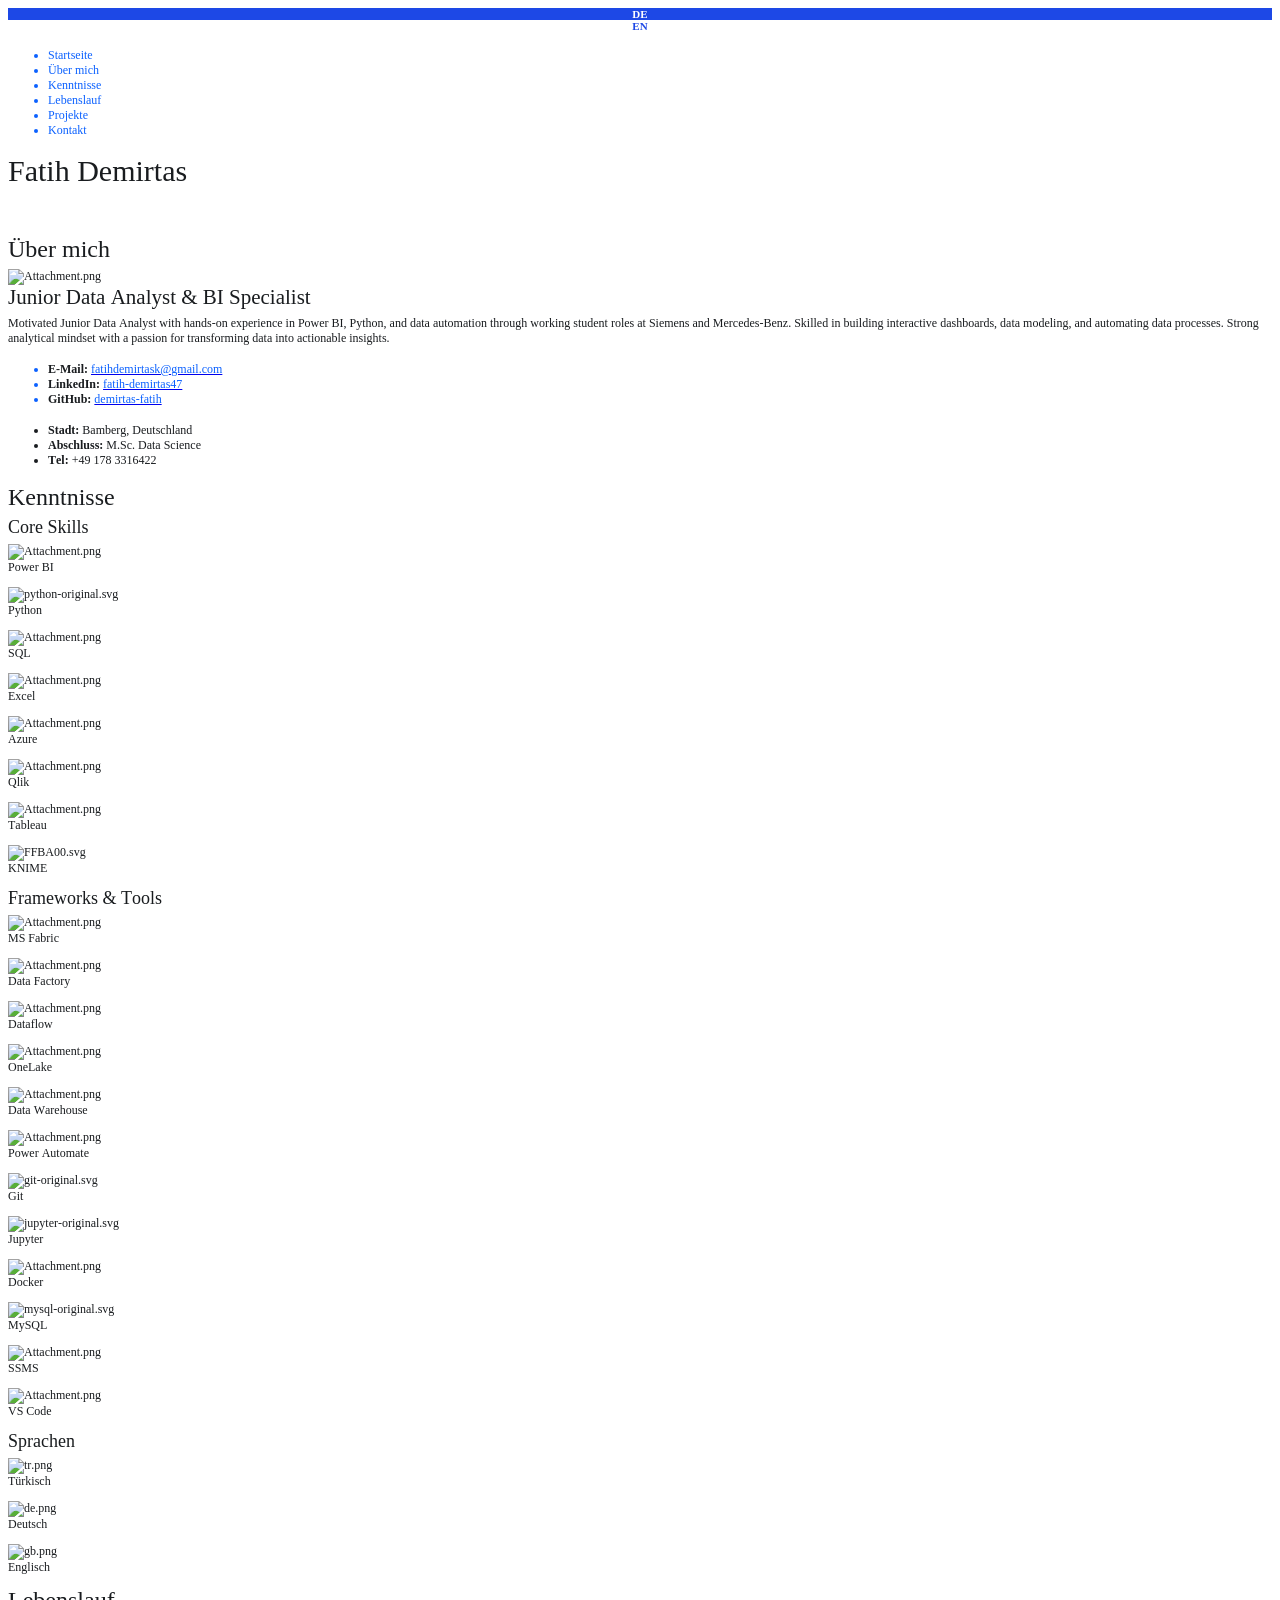
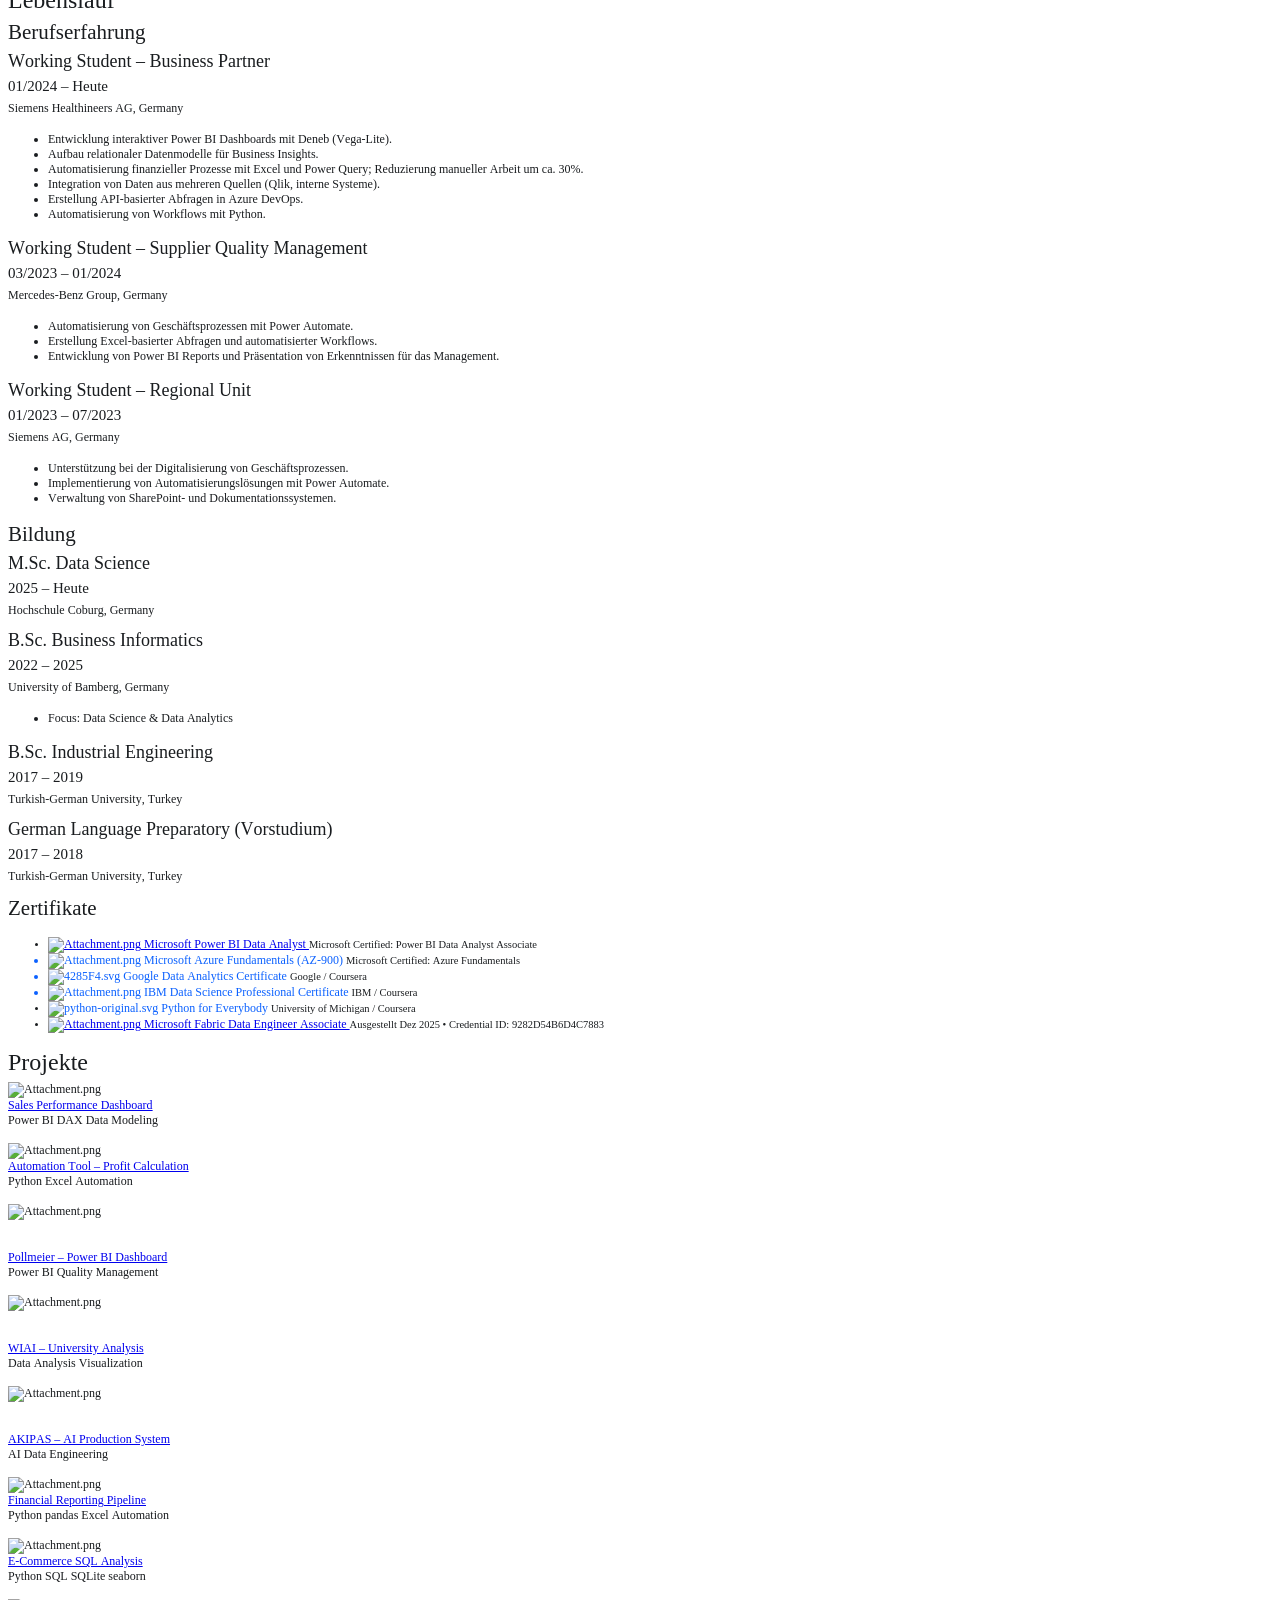
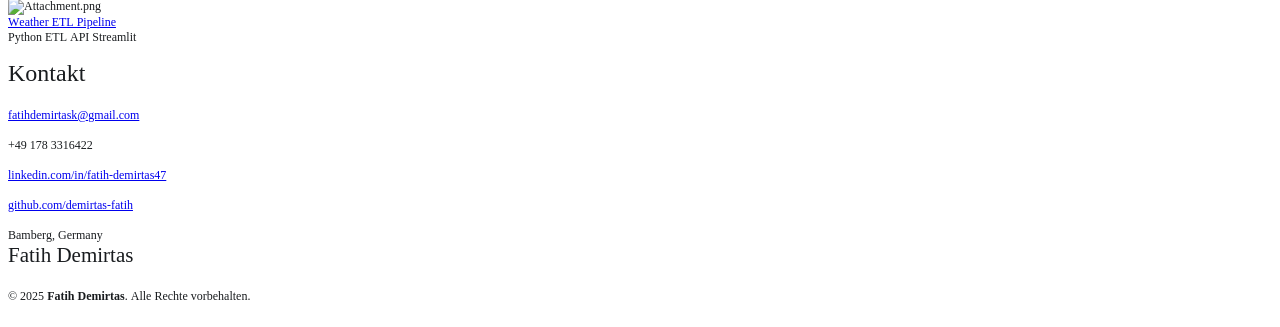
==== commit 41e9119d: "Update portfolio with new projects" ====
--- a/Desktop/demirtas-fatih-updated/index.html
+++ b/Desktop/demirtas-fatih-updated/index.html
@@ -1,634 +1,221 @@
-<!DOCTYPE html>
-<html lang="de">
-
+<!DOCTYPE html PUBLIC "-//W3C//DTD HTML 4.01//EN" "http://www.w3.org/TR/html4/strict.dtd">
+<html>
 <head>
-  <meta charset="utf-8" />
-  <meta name="viewport" content="width=device-width, initial-scale=1" />
-
-  <title>Fatih Demirtas — Portfolio</title>
-  <meta name="description" content="Persönliches Portfolio von Fatih Demirtas: Data Analyst & BI Specialist." />
-  <meta name="keywords" content="Portfolio, Data Analyst, Power BI, Python, SQL, Bamberg" />
-
-  <meta property="og:title" content="Fatih Demirtas — Portfolio" />
-  <meta property="og:description" content="Data Analyst & BI Specialist – Projekte, Kenntnisse, Lebenslauf & Kontakt." />
-  <meta property="og:type" content="website" />
-  <meta property="og:url" content="https://demirtas-fatih.github.io/" />
-  <meta property="og:image" content="assets/img/og-image.png" />
-
-  <link rel="icon" href="assets/img/favicon-32x32.png" type="image/png">
-
-  <!-- Google Fonts -->
-  <link href="https://fonts.googleapis.com/css2?family=Inter:wght@300;400;500;600;700&family=Open+Sans:wght@300;400;600;700&family=Raleway:wght@400;600;700;800&family=Poppins:wght@300;400;600;700&display=swap" rel="stylesheet">
-
-  <!-- Vendor CSS -->
-  <link rel="stylesheet" href="https://cdn.jsdelivr.net/npm/bootstrap@4.6.2/dist/css/bootstrap.min.css">
-  <link rel="stylesheet" href="https://cdn.jsdelivr.net/npm/boxicons@2.1.4/css/boxicons.min.css">
-  <link rel="stylesheet" href="https://cdn.jsdelivr.net/npm/aos@2.3.4/dist/aos.css">
-  <script src="https://code.iconify.design/2/2.1.0/iconify.min.js"></script>
-
-  <link rel="stylesheet" href="assets/css/style.css">
-
-  <style>
-    .lang-switcher { position: fixed; bottom: 70px; right: 15px; z-index: 99998; display: flex; flex-direction: column; gap: 6px; }
-    .lang-btn { background: #fff; border: 2px solid #2563eb; color: #2563eb; font-size: 11px; font-weight: 700; letter-spacing: 0.5px; padding: 5px 10px; border-radius: 10px; cursor: pointer; box-shadow: 0 2px 10px rgba(37,99,235,0.15); transition: all 0.25s; width: 40px; text-align: center; }
-    .lang-btn:hover, .lang-btn.active { background: #2563eb; color: #fff; transform: scale(1.05); }
+  <meta http-equiv="Content-Type" content="text/html; charset=utf-8">
+  <meta http-equiv="Content-Style-Type" content="text/css">
+  <title></title>
+  <meta name="Generator" content="Cocoa HTML Writer">
+  <meta name="CocoaVersion" content="2575.7">
+  <style type="text/css">
+    p.p1 {margin: 0.0px 0.0px 0.0px 0.0px; text-align: center; font: 11.0px 'Helvetica Neue'; color: #ffffff; -webkit-text-stroke: #ffffff; background-color: #1d48e6}
+    p.p2 {margin: 0.0px 0.0px 0.0px 0.0px; text-align: center; font: 11.0px 'Helvetica Neue'; color: #1d48e6; -webkit-text-stroke: #1d48e6; background-color: #ffffff}
+    p.p3 {margin: 0.0px 0.0px 0.0px 0.0px; font: 12.0px 'Helvetica Neue'; color: #0b61ff; -webkit-text-stroke: #0b61ff}
+    p.p5 {margin: 0.0px 0.0px 12.0px 0.0px; font: 12.0px 'Helvetica Neue'; color: #191c1f; -webkit-text-stroke: #191c1f; min-height: 15.0px}
+    p.p6 {margin: 0.0px 0.0px 0.0px 0.0px; font: 12.0px 'Helvetica Neue'; color: #191c1f; -webkit-text-stroke: #191c1f; min-height: 15.0px}
+    p.p8 {margin: 0.0px 0.0px 0.0px 0.0px; font: 12.0px 'Helvetica Neue'; color: #191c1f; -webkit-text-stroke: #191c1f}
+    p.p10 {margin: 0.0px 0.0px 12.0px 0.0px; font: 12.0px 'Helvetica Neue'; color: #191c1f; -webkit-text-stroke: #191c1f}
+    p.p14 {margin: 0.0px 0.0px 0.0px 0.0px; text-align: center; font: 12.0px 'Helvetica Neue'; color: #ffffff; -webkit-text-stroke: #ffffff; min-height: 15.0px}
+    li.li3 {margin: 0.0px 0.0px 0.0px 0.0px; font: 12.0px 'Helvetica Neue'; color: #0b61ff; -webkit-text-stroke: #0b61ff}
+    li.li8 {margin: 0.0px 0.0px 0.0px 0.0px; font: 12.0px 'Helvetica Neue'; color: #191c1f; -webkit-text-stroke: #191c1f}
+    li.li13 {margin: 0.0px 0.0px 0.0px 0.0px; font: 10.5px 'Helvetica Neue'; color: #191c1f; -webkit-text-stroke: #191c1f}
+    span.s1 {font-kerning: none}
+    span.s2 {-webkit-text-stroke: 0px #000000}
+    span.s3 {color: #191c1f; -webkit-text-stroke: 0px #000000}
+    span.s4 {font-kerning: none; color: #191c1f; -webkit-text-stroke: 0px #191c1f}
+    span.s5 {font-kerning: none; color: #0b61ff; -webkit-text-stroke: 0px #0b61ff}
+    span.s6 {font: 12.0px 'Helvetica Neue'; color: #0b61ff; -webkit-text-stroke: 0px #000000}
+    span.s7 {font-kerning: none; -webkit-text-stroke: 0px #0b61ff}
+    span.s8 {font: 10.5px 'Helvetica Neue'; font-kerning: none; color: #191c1f; -webkit-text-stroke: 0px #191c1f}
+    span.s9 {font: 12.0px 'Helvetica Neue'; font-kerning: none; color: #0b61ff; -webkit-text-stroke: 0px #0b61ff}
+    span.s10 {font: 12.0px 'Helvetica Neue'; font-kerning: none; color: #0b61ff; background-color: transparent; -webkit-text-stroke: 0px #0b61ff}
+    ul.ul1 {list-style-type: disc}
   </style>
 </head>
-
 <body>
-
-  <!-- Language Switcher -->
-  <div class="lang-switcher" role="group" aria-label="Language selector">
-    <button class="lang-btn active" onclick="setLang('de')" id="btn-de">DE</button>
-    <button class="lang-btn" onclick="setLang('en')" id="btn-en">EN</button>
-  </div>
-
-  <!-- Mobile nav toggle -->
-  <button type="button" class="mobile-nav-toggle d-xl-none" aria-label="Toggle navigation">
-    <i class="bx bx-menu"></i>
-  </button>
-
-  <!-- Header -->
-  <header id="header" class="d-flex flex-column justify-content-center">
-    <nav class="nav-menu">
-      <ul>
-        <li class="active"><a href="#hero"><i class="bx bx-home"></i><span data-i18n="nav_home">Startseite</span></a></li>
-        <li><a href="#about"><i class="bx bx-user"></i><span data-i18n="nav_about">Über mich</span></a></li>
-        <li><a href="#skills"><i class="bx bx-server"></i><span data-i18n="nav_skills">Kenntnisse</span></a></li>
-        <li><a href="#resume"><i class="bx bx-file-blank"></i><span data-i18n="nav_resume">Lebenslauf</span></a></li>
-        <li><a href="#projects"><i class="bx bx-book-content"></i><span data-i18n="nav_projects">Projekte</span></a></li>
-        <li><a href="#contact"><i class="bx bx-mail-send"></i><span data-i18n="nav_contact">Kontakt</span></a></li>
-      </ul>
-    </nav>
-  </header>
-
-  <!-- Hero -->
-  <section id="hero" class="d-flex flex-column justify-content-center">
-    <div class="container" data-aos="fade-up" data-aos-delay="100">
-      <h1>Fatih Demirtas</h1>
-      <p><span id="typed-el"></span></p>
-      <div class="social-links">
-        <a href="https://github.com/demirtas-fatih" target="_blank" rel="noopener" aria-label="GitHub"><i class="bx bxl-github"></i></a>
-        <a href="https://www.linkedin.com/in/fatih-demirtas47/" target="_blank" rel="noopener" aria-label="LinkedIn"><i class="bx bxl-linkedin"></i></a>
-        <a href="mailto:fatihdemirtask@gmail.com" aria-label="Email"><i class="bx bx-mail-send"></i></a>
-      </div>
-    </div>
-  </section>
-
-  <main id="main">
-
-    <!-- About -->
-    <section id="about" class="about">
-      <div class="container" data-aos="fade-up">
-        <div class="section-title">
-          <h2 data-i18n="nav_about">Über mich</h2>
-        </div>
-
-        <div class="row mt-md-4">
-          <div class="col-lg-4 mb-4 mb-lg-0">
-            <img src="assets/img/Fatih_bewerbung_Photo.png" class="img-fluid" alt="Fatih Demirtas" loading="lazy" style="width:100%;border-radius:14px;">
-          </div>
-
-          <div class="col-lg-8 pt-2 pt-lg-0 content">
-            <h3 data-i18n="about_title">Junior Data Analyst &amp; BI Specialist</h3>
-            <p class="mt-3" data-i18n="about_text">
-              Motivated Junior Data Analyst with hands-on experience in Power BI, Python, and data automation through working student roles at Siemens and Mercedes-Benz. Skilled in building interactive dashboards, data modeling, and automating data processes. Strong analytical mindset with a passion for transforming data into actionable insights.
-            </p>
-
-            <div class="row mt-4">
-              <div class="col-lg-6">
-                <ul>
-                  <li><i class="bx bx-right-arrow-alt"></i><strong data-i18n="label_email">E-Mail:</strong>&nbsp;<a href="mailto:fatihdemirtask@gmail.com">fatihdemirtask@gmail.com</a></li>
-                  <li><i class="bx bx-right-arrow-alt"></i><strong>LinkedIn:</strong>&nbsp;<a href="https://www.linkedin.com/in/fatih-demirtas47/" target="_blank" rel="noopener">fatih-demirtas47</a></li>
-                  <li><i class="bx bx-right-arrow-alt"></i><strong>GitHub:</strong>&nbsp;<a href="https://github.com/demirtas-fatih" target="_blank" rel="noopener">demirtas-fatih</a></li>
-                </ul>
-              </div>
-              <div class="col-lg-6">
-                <ul>
-                  <li><i class="bx bx-right-arrow-alt"></i><strong data-i18n="label_city">Stadt:</strong>&nbsp;<span data-i18n="about_city_val">Bamberg, Deutschland</span></li>
-                  <li><i class="bx bx-right-arrow-alt"></i><strong data-i18n="label_degree">Abschluss:</strong>&nbsp;<span data-i18n="about_degree_val">M.Sc. Data Science</span></li>
-                  <li><i class="bx bx-right-arrow-alt"></i><strong data-i18n="label_phone">Tel:</strong>&nbsp;<span>+49 178 3316422</span></li>
-                </ul>
-              </div>
-            </div>
-
-          </div>
-        </div>
-      </div>
-    </section>
-
-    <!-- Skills -->
-    <section id="skills" class="skills">
-      <div class="container" data-aos="fade-up">
-        <div class="section-title">
-          <h2 data-i18n="nav_skills">Kenntnisse</h2>
-        </div>
-
-        <h4 class="mt-2" data-i18n="skills_core">Core Skills</h4>
-        <div class="skills-grid">
-          <div><img src="assets/img/Power-BI.png" alt="Power BI"><p>Power BI</p></div>
-          <div><img src="https://cdn.jsdelivr.net/gh/devicons/devicon/icons/python/python-original.svg" alt="Python"><p>Python</p></div>
-          <div><img src="assets/img/sql_database.png" alt="SQL"><p>SQL</p></div>
-          <div><img src="assets/img/Excel.png" alt="Excel"><p>Excel</p></div>
-          <div><img src="https://cdn.simpleicons.org/microsoftazure/0078D4" alt="Azure"><p>Azure</p></div>
-          <div><img src="assets/img/Qlik_Logo.svg" alt="Qlik"><p>Qlik</p></div>
-          <div><img src="assets/img/Tableau.png" alt="Tableau"><p>Tableau</p></div>
-          <div><img src="https://cdn.simpleicons.org/knime/FFBA00" alt="KNIME"><p>KNIME</p></div>
-        </div>
-
-        <h4 class="mt-4" data-i18n="skills_frameworks">Frameworks &amp; Tools</h4>
-        <div class="skills-grid">
-          <div><img src="assets/img/fabric.png" alt="Microsoft Fabric"><p>MS Fabric</p></div>
-          <div><img src="assets/img/data_factory.png" alt="Data Factory"><p>Data Factory</p></div>
-          <div><img src="assets/img/dataflow.png" alt="Dataflow"><p>Dataflow</p></div>
-          <div><img src="assets/img/one_lake.png" alt="One Lake"><p>OneLake</p></div>
-          <div><img src="assets/img/data_warehouse.png" alt="Data Warehouse"><p>Data Warehouse</p></div>
-          <div><img src="https://cdn.simpleicons.org/microsoftpowerautomate/0066FF" alt="Power Automate"><p>Power Automate</p></div>
-          <div><img src="https://cdn.jsdelivr.net/gh/devicons/devicon/icons/git/git-original.svg" alt="Git"><p>Git</p></div>
-          <div><img src="https://cdn.jsdelivr.net/gh/devicons/devicon/icons/jupyter/jupyter-original.svg" alt="Jupyter"><p>Jupyter</p></div>
-          <div><img src="assets/img/docker-logo-blue.png" alt="Docker"><p>Docker</p></div>
-          <div><img src="https://cdn.jsdelivr.net/gh/devicons/devicon/icons/mysql/mysql-original.svg" alt="MySQL"><p>MySQL</p></div>
-          <div><img src="assets/img/SSMS_21_icon.png" alt="SSMS"><p>SSMS</p></div>
-          <div><img src="assets/img/Visual_Studio_Code.png" alt="VS Code"><p>VS Code</p></div>
-        </div>
-
-        <h4 class="mt-4" data-i18n="skills_lang">Sprachen</h4>
-        <div class="skills-grid">
-          <div><img src="https://flagcdn.com/w40/tr.png" alt="Türkçe" style="border-radius:4px;width:42px;height:28px;object-fit:cover;"><p>Türkisch</p></div>
-          <div><img src="https://flagcdn.com/w40/de.png" alt="Deutsch" style="border-radius:4px;width:42px;height:28px;object-fit:cover;"><p>Deutsch</p></div>
-          <div><img src="https://flagcdn.com/w40/gb.png" alt="English" style="border-radius:4px;width:42px;height:28px;object-fit:cover;"><p>Englisch</p></div>
-        </div>
-
-      </div>
-    </section>
-
-    <!-- Resume -->
-    <section id="resume" class="resume">
-      <div class="container" data-aos="fade-up">
-        <div class="section-title">
-          <h2 data-i18n="nav_resume">Lebenslauf</h2>
-        </div>
-
-        <div class="row">
-          <!-- Work Experience -->
-          <div class="col-lg-6">
-            <h3 class="resume-title" data-i18n="resume_work">Berufserfahrung</h3>
-
-            <div class="resume-item">
-              <h4 data-i18n="job1_title">Working Student – Business Partner</h4>
-              <h5 data-i18n="job1_period">01/2024 – Heute</h5>
-              <p class="company">Siemens Healthineers AG, Germany</p>
-              <ul>
-                <li data-i18n="job1_b1">Entwicklung interaktiver Power BI Dashboards mit Deneb (Vega-Lite).</li>
-                <li data-i18n="job1_b2">Aufbau relationaler Datenmodelle für Business Insights.</li>
-                <li data-i18n="job1_b3">Automatisierung finanzieller Prozesse mit Excel und Power Query; Reduzierung manueller Arbeit um ca. 30%.</li>
-                <li data-i18n="job1_b4">Integration von Daten aus mehreren Quellen (Qlik, interne Systeme).</li>
-                <li data-i18n="job1_b5">Erstellung API-basierter Abfragen in Azure DevOps.</li>
-                <li data-i18n="job1_b6">Automatisierung von Workflows mit Python.</li>
-              </ul>
-            </div>
-
-            <div class="resume-item">
-              <h4 data-i18n="job2_title">Working Student – Supplier Quality Management</h4>
-              <h5 data-i18n="job2_period">03/2023 – 01/2024</h5>
-              <p class="company">Mercedes-Benz Group, Germany</p>
-              <ul>
-                <li data-i18n="job2_b1">Automatisierung von Geschäftsprozessen mit Power Automate.</li>
-                <li data-i18n="job2_b2">Erstellung Excel-basierter Abfragen und automatisierter Workflows.</li>
-                <li data-i18n="job2_b3">Entwicklung von Power BI Reports und Präsentation von Erkenntnissen für das Management.</li>
-              </ul>
-            </div>
-
-            <div class="resume-item">
-              <h4 data-i18n="job3_title">Working Student – Regional Unit</h4>
-              <h5 data-i18n="job3_period">01/2023 – 07/2023</h5>
-              <p class="company">Siemens AG, Germany</p>
-              <ul>
-                <li data-i18n="job3_b1">Unterstützung bei der Digitalisierung von Geschäftsprozessen.</li>
-                <li data-i18n="job3_b2">Implementierung von Automatisierungslösungen mit Power Automate.</li>
-                <li data-i18n="job3_b3">Verwaltung von SharePoint- und Dokumentationssystemen.</li>
-              </ul>
-            </div>
-          </div>
-
-          <!-- Education & Certifications -->
-          <div class="col-lg-6">
-            <h3 class="resume-title" data-i18n="resume_education">Bildung</h3>
-
-            <div class="resume-item">
-              <h4 data-i18n="edu1_title">M.Sc. Data Science</h4>
-              <h5 data-i18n="edu1_period">2025 – Heute</h5>
-              <p class="company">Hochschule Coburg, Germany</p>
-            </div>
-
-            <div class="resume-item">
-              <h4 data-i18n="edu2_title">B.Sc. Business Informatics</h4>
-              <h5 data-i18n="edu2_period">2022 – 2025</h5>
-              <p class="company">University of Bamberg, Germany</p>
-              <ul>
-                <li data-i18n="edu2_b1">Focus: Data Science &amp; Data Analytics</li>
-              </ul>
-            </div>
-
-            <div class="resume-item">
-              <h4 data-i18n="edu3_title">B.Sc. Industrial Engineering</h4>
-              <h5 data-i18n="edu3_period">2017 – 2019</h5>
-              <p class="company">Turkish-German University, Turkey</p>
-            </div>
-
-            <div class="resume-item">
-              <h4 data-i18n="edu4_title">German Language Preparatory (Vorstudium)</h4>
-              <h5 data-i18n="edu4_period">2017 – 2018</h5>
-              <p class="company">Turkish-German University, Turkey</p>
-            </div>
-
-            <h3 class="resume-title" data-i18n="resume_certs">Zertifikate</h3>
-            <ul class="cert-list">
-              <li>
-                <a href="https://learn.microsoft.com/en-us/users/aliyevvusalsphzadp2-9647/credentials/9282d54b6d4c7883" target="_blank" rel="noopener">
-                  <img src="assets/img/Power-BI.png" alt="Power BI">
-                  <span data-i18n="cert1_title">Microsoft Power BI Data Analyst</span>
-                  <i class="bx bx-link-external"></i>
-                </a>
-                <small data-i18n="cert1_info">Microsoft Certified: Power BI Data Analyst Associate</small>
-              </li>
-              <li>
-                <a href="#" target="_blank" rel="noopener">
-                  <img src="https://cdn.simpleicons.org/microsoftazure/0078D4" alt="Azure">
-                  <span data-i18n="cert2_title">Microsoft Azure Fundamentals (AZ-900)</span>
-                  <i class="bx bx-link-external"></i>
-                </a>
-                <small data-i18n="cert2_info">Microsoft Certified: Azure Fundamentals</small>
-              </li>
-              <li>
-                <a href="#" target="_blank" rel="noopener">
-                  <img src="https://cdn.simpleicons.org/google/4285F4" alt="Google">
-                  <span data-i18n="cert3_title">Google Data Analytics Certificate</span>
-                  <i class="bx bx-link-external"></i>
-                </a>
-                <small data-i18n="cert3_info">Google / Coursera</small>
-              </li>
-              <li>
-                <a href="#" target="_blank" rel="noopener">
-                  <img src="https://cdn.simpleicons.org/ibm/0530AD" alt="IBM">
-                  <span data-i18n="cert4_title">IBM Data Science Professional Certificate</span>
-                  <i class="bx bx-link-external"></i>
-                </a>
-                <small data-i18n="cert4_info">IBM / Coursera</small>
-              </li>
-              <li>
-                <a href="#" target="_blank" rel="noopener">
-                  <img src="https://cdn.jsdelivr.net/gh/devicons/devicon/icons/python/python-original.svg" alt="Python">
-                  <span data-i18n="cert5_title">Python for Everybody</span>
-                  <i class="bx bx-link-external"></i>
-                </a>
-                <small data-i18n="cert5_info">University of Michigan / Coursera</small>
-              </li>
-              <li>
-                <a href="https://learn.microsoft.com/en-us/users/aliyevvusalsphzadp2-9647/credentials/9282d54b6d4c7883" target="_blank" rel="noopener">
-                  <img src="assets/img/ms_fabric_data_16_color.png" alt="Fabric">
-                  <span data-i18n="cert6_title">Microsoft Fabric Data Engineer Associate</span>
-                  <i class="bx bx-link-external"></i>
-                </a>
-                <small data-i18n="cert6_info">Ausgestellt Dez 2025 • Credential ID: 9282D54B6D4C7883</small>
-              </li>
-            </ul>
-
-          </div>
-        </div>
-      </div>
-    </section>
-
-    <!-- Projects -->
-    <section id="projects" class="portfolio">
-      <div class="container" data-aos="fade-up">
-        <div class="section-title">
-          <h2 data-i18n="nav_projects">Projekte</h2>
-        </div>
-
-        <div class="row portfolio-container" data-aos="fade-up" data-aos-delay="100">
-
-          <!-- Project: Sales Performance Dashboard -->
-          <div class="col-lg-4 col-md-6 portfolio-item">
-            <div class="portfolio-wrap">
-              <img src="assets/img/Projects_pictures/Pollmeier_1.png" class="img-fluid" alt="Sales Performance Dashboard" loading="lazy">
-              <div class="portfolio-info">
-                <a href="https://github.com/demirtas-fatih" target="_blank" rel="noopener" data-i18n="proj1_title">Sales Performance Dashboard</a>
-                <div class="project-tags">
-                  <span class="project-tag">Power BI</span>
-                  <span class="project-tag">DAX</span>
-                  <span class="project-tag">Data Modeling</span>
-                </div>
-                <div class="portfolio-links mt-2">
-                  <a href="assets/img/Projects_pictures/Pollmeier_1.png" title="Preview"><i class="bx bx-zoom-in"></i></a>
-                </div>
-              </div>
-            </div>
-          </div>
-
-          <!-- Project: Automation Tool -->
-          <div class="col-lg-4 col-md-6 portfolio-item">
-            <div class="portfolio-wrap">
-              <img src="assets/img/Projects_pictures/Pollmeier_2.png" class="img-fluid" alt="Automation Tool" loading="lazy">
-              <div class="portfolio-info">
-                <a href="https://github.com/demirtas-fatih" target="_blank" rel="noopener" data-i18n="proj2_title">Automation Tool – Profit Calculation</a>
-                <div class="project-tags">
-                  <span class="project-tag">Python</span>
-                  <span class="project-tag">Excel</span>
-                  <span class="project-tag">Automation</span>
-                </div>
-                <div class="portfolio-links mt-2">
-                  <a href="assets/img/Projects_pictures/Pollmeier_2.png" title="Preview"><i class="bx bx-zoom-in"></i></a>
-                </div>
-              </div>
-            </div>
-          </div>
-
-          <!-- Project: Pollmeier Power BI -->
-          <div class="col-lg-4 col-md-6 portfolio-item">
-            <div class="portfolio-wrap">
-              <div id="project3Carousel" class="carousel slide" data-ride="carousel">
-                <div class="carousel-inner">
-                  <div class="carousel-item active"><img src="assets/img/Projects_pictures/Pollmeier_1.png" class="img-fluid" alt="Pollmeier 1" loading="lazy"></div>
-                  <div class="carousel-item"><img src="assets/img/Projects_pictures/Pollmeier_2.png" class="img-fluid" alt="Pollmeier 2" loading="lazy"></div>
-                  <div class="carousel-item"><img src="assets/img/Projects_pictures/Pollmeier_3.png" class="img-fluid" alt="Pollmeier 3" loading="lazy"></div>
-                  <div class="carousel-item"><img src="assets/img/Projects_pictures/Pollmeier_4.png" class="img-fluid" alt="Pollmeier 4" loading="lazy"></div>
-                </div>
-                <a class="carousel-control-prev" href="#project3Carousel" role="button" data-slide="prev"><span class="carousel-control-prev-icon"></span></a>
-                <a class="carousel-control-next" href="#project3Carousel" role="button" data-slide="next"><span class="carousel-control-next-icon"></span></a>
-              </div>
-              <div class="portfolio-info">
-                <a href="assets/Pro/Pollmeier.pbix" download data-i18n="proj3_title">Pollmeier – Power BI Dashboard</a>
-                <div class="project-tags">
-                  <span class="project-tag">Power BI</span>
-                  <span class="project-tag">Quality Management</span>
-                </div>
-                <div class="portfolio-links mt-2">
-                  <a href="assets/img/Projects_pictures/Pollmeier_1.png" title="Preview"><i class="bx bx-zoom-in"></i></a>
-                  <a href="assets/Pro/Pollmeier.pbix" download title="Download"><i class="bx bx-download"></i></a>
-                </div>
-              </div>
-            </div>
-          </div>
-
-          <!-- Project: WIAI -->
-          <div class="col-lg-4 col-md-6 portfolio-item">
-            <div class="portfolio-wrap">
-              <div id="project1Carousel" class="carousel slide" data-ride="carousel">
-                <div class="carousel-inner">
-                  <div class="carousel-item active"><img src="assets/img/Projects_pictures/WIAI_Uberblick.png" class="img-fluid" alt="WIAI 1" loading="lazy"></div>
-                  <div class="carousel-item"><img src="assets/img/Projects_pictures/Studierenden_Entwicklung.png" class="img-fluid" alt="WIAI 2" loading="lazy"></div>
-                  <div class="carousel-item"><img src="assets/img/Projects_pictures/Abschlussanlyse.png" class="img-fluid" alt="WIAI 3" loading="lazy"></div>
-                  <div class="carousel-item"><img src="assets/img/Projects_pictures/Statistischen_Visio.png" class="img-fluid" alt="WIAI 4" loading="lazy"></div>
-                </div>
-                <a class="carousel-control-prev" href="#project1Carousel" role="button" data-slide="prev"><span class="carousel-control-prev-icon"></span></a>
-                <a class="carousel-control-next" href="#project1Carousel" role="button" data-slide="next"><span class="carousel-control-next-icon"></span></a>
-              </div>
-              <div class="portfolio-info">
-                <a href="https://github.com/demirtas-fatih" target="_blank" rel="noopener" data-i18n="proj4_title">WIAI – University Analysis</a>
-                <div class="project-tags">
-                  <span class="project-tag">Data Analysis</span>
-                  <span class="project-tag">Visualization</span>
-                </div>
-                <div class="portfolio-links mt-2">
-                  <a href="assets/img/Projects_pictures/WIAI_Uberblick.png" title="Preview"><i class="bx bx-zoom-in"></i></a>
-                </div>
-              </div>
-            </div>
-          </div>
-
-          <!-- Project: AKIPAS -->
-          <div class="col-lg-4 col-md-6 portfolio-item">
-            <div class="portfolio-wrap">
-              <div id="project2Carousel" class="carousel slide" data-ride="carousel">
-                <div class="carousel-inner">
-                  <div class="carousel-item active"><img src="assets/img/Projects_pictures/AKIPAS_1.png" class="img-fluid" alt="AKIPAS 1" loading="lazy"></div>
-                  <div class="carousel-item"><img src="assets/img/Projects_pictures/AKIPAS_2.png" class="img-fluid" alt="AKIPAS 2" loading="lazy"></div>
-                  <div class="carousel-item"><img src="assets/img/Projects_pictures/AKIPAS_3.png" class="img-fluid" alt="AKIPAS 3" loading="lazy"></div>
-                </div>
-                <a class="carousel-control-prev" href="#project2Carousel" role="button" data-slide="prev"><span class="carousel-control-prev-icon"></span></a>
-                <a class="carousel-control-next" href="#project2Carousel" role="button" data-slide="next"><span class="carousel-control-next-icon"></span></a>
-              </div>
-              <div class="portfolio-info">
-                <a href="https://github.com/demirtas-fatih" target="_blank" rel="noopener" data-i18n="proj5_title">AKIPAS – AI Production System</a>
-                <div class="project-tags">
-                  <span class="project-tag">AI</span>
-                  <span class="project-tag">Data Engineering</span>
-                </div>
-                <div class="portfolio-links mt-2">
-                  <a href="assets/img/Projects_pictures/AKIPAS_1.png" title="Preview"><i class="bx bx-zoom-in"></i></a>
-                </div>
-              </div>
-            </div>
-          </div>
-
-          <!-- Project: Financial Reporting Pipeline -->
-          <div class="col-lg-4 col-md-6 portfolio-item">
-            <div class="portfolio-wrap">
-              <img src="assets/img/Projects_pictures/financial_pipeline.png" class="img-fluid" alt="Financial Reporting Pipeline" loading="lazy" onerror="this.src='https://placehold.co/400x220/2563eb/ffffff?text=Financial+Pipeline'">
-              <div class="portfolio-info">
-                <a href="https://github.com/demirtas-fatih/financial-reporting-pipeline" target="_blank" rel="noopener" data-i18n="proj6_title">Financial Reporting Pipeline</a>
-                <div class="project-tags">
-                  <span class="project-tag">Python</span>
-                  <span class="project-tag">pandas</span>
-                  <span class="project-tag">Excel</span>
-                  <span class="project-tag">Automation</span>
-                </div>
-                <div class="portfolio-links mt-2">
-                  <a href="https://github.com/demirtas-fatih/financial-reporting-pipeline" target="_blank" rel="noopener" title="GitHub"><i class="bx bxl-github"></i></a>
-                </div>
-              </div>
-            </div>
-          </div>
-
-          <!-- Project: E-Commerce SQL Analysis -->
-          <div class="col-lg-4 col-md-6 portfolio-item">
-            <div class="portfolio-wrap">
-              <img src="assets/img/Projects_pictures/ecommerce_analysis.png" class="img-fluid" alt="E-Commerce SQL Analysis" loading="lazy" onerror="this.src='https://placehold.co/400x220/0891b2/ffffff?text=E-Commerce+Analysis'">
-              <div class="portfolio-info">
-                <a href="https://github.com/demirtas-fatih/ecommerce-sql-analysis" target="_blank" rel="noopener" data-i18n="proj7_title">E-Commerce SQL Analysis</a>
-                <div class="project-tags">
-                  <span class="project-tag">Python</span>
-                  <span class="project-tag">SQL</span>
-                  <span class="project-tag">SQLite</span>
-                  <span class="project-tag">seaborn</span>
-                </div>
-                <div class="portfolio-links mt-2">
-                  <a href="https://github.com/demirtas-fatih/ecommerce-sql-analysis" target="_blank" rel="noopener" title="GitHub"><i class="bx bxl-github"></i></a>
-                </div>
-              </div>
-            </div>
-          </div>
-
-          <!-- Project: Weather ETL Pipeline -->
-          <div class="col-lg-4 col-md-6 portfolio-item">
-            <div class="portfolio-wrap">
-              <img src="assets/img/Projects_pictures/weather_etl.png" class="img-fluid" alt="Weather ETL Pipeline" loading="lazy" onerror="this.src='https://placehold.co/400x220/7c3aed/ffffff?text=Weather+ETL+Pipeline'">
-              <div class="portfolio-info">
-                <a href="https://github.com/demirtas-fatih/weather-etl-pipeline" target="_blank" rel="noopener" data-i18n="proj8_title">Weather ETL Pipeline</a>
-                <div class="project-tags">
-                  <span class="project-tag">Python</span>
-                  <span class="project-tag">ETL</span>
-                  <span class="project-tag">API</span>
-                  <span class="project-tag">Streamlit</span>
-                </div>
-                <div class="portfolio-links mt-2">
-                  <a href="https://github.com/demirtas-fatih/weather-etl-pipeline" target="_blank" rel="noopener" title="GitHub"><i class="bx bxl-github"></i></a>
-                </div>
-              </div>
-            </div>
-          </div>
-
-        </div>
-      </div>
-    </section>
-
-    <!-- Contact -->
-    <section id="contact" class="contact">
-      <div class="container" data-aos="fade-up">
-        <div class="section-title">
-          <h2 data-i18n="nav_contact">Kontakt</h2>
-        </div>
-        <div class="contact-card">
-          <div class="contact-item">
-            <div class="contact-icon"><i class="bx bx-mail-send"></i></div>
-            <a href="mailto:fatihdemirtask@gmail.com">fatihdemirtask@gmail.com</a>
-          </div>
-          <div class="contact-item">
-            <div class="contact-icon"><i class="bx bx-phone"></i></div>
-            <span>+49 178 3316422</span>
-          </div>
-          <div class="contact-item">
-            <div class="contact-icon"><i class="bx bxl-linkedin"></i></div>
-            <a href="https://www.linkedin.com/in/fatih-demirtas47/" target="_blank" rel="noopener">linkedin.com/in/fatih-demirtas47</a>
-          </div>
-          <div class="contact-item">
-            <div class="contact-icon"><i class="bx bxl-github"></i></div>
-            <a href="https://github.com/demirtas-fatih" target="_blank" rel="noopener">github.com/demirtas-fatih</a>
-          </div>
-          <div class="contact-item">
-            <div class="contact-icon"><i class="bx bx-map"></i></div>
-            <span>Bamberg, Germany</span>
-          </div>
-        </div>
-      </div>
-    </section>
-
-  </main>
-
-  <!-- Footer -->
-  <footer id="footer">
-    <div class="container">
-      <h3>Fatih Demirtas</h3>
-      <div class="social-links">
-        <a href="https://github.com/demirtas-fatih" target="_blank" rel="noopener"><i class="bx bxl-github"></i></a>
-        <a href="https://www.linkedin.com/in/fatih-demirtas47/" target="_blank" rel="noopener"><i class="bx bxl-linkedin"></i></a>
-        <a href="mailto:fatihdemirtask@gmail.com"><i class="bx bx-mail-send"></i></a>
-      </div>
-      <div class="copyright">© 2025 <strong><span>Fatih Demirtas</span></strong>. <span data-i18n="footer_rights">Alle Rechte vorbehalten.</span></div>
-    </div>
-  </footer>
-
-  <a href="#" class="back-to-top"><i class="bx bx-up-arrow-alt"></i></a>
-  <div id="preloader" aria-hidden="true"></div>
-
-  <!-- Vendor JS -->
-  <script src="https://code.jquery.com/jquery-3.6.4.min.js"></script>
-  <script src="https://cdn.jsdelivr.net/npm/jquery.easing@1.4.1/jquery.easing.min.js"></script>
-  <script src="https://cdn.jsdelivr.net/npm/bootstrap@4.6.2/dist/js/bootstrap.bundle.min.js"></script>
-  <script src="https://cdn.jsdelivr.net/npm/typed.js@2.0.12/lib/typed.min.js"></script>
-  <script src="https://cdn.jsdelivr.net/npm/aos@2.3.4/dist/aos.js"></script>
-  <script src="assets/js/main.js"></script>
-
-  <!-- i18n -->
-  <script>
-    const translations = {
-      de: {
-        nav_home: "Startseite", nav_about: "Über mich", nav_skills: "Kenntnisse", nav_resume: "Lebenslauf", nav_projects: "Projekte", nav_contact: "Kontakt",
-        typed_items: ["Data Analyst", "BI-Spezialist", "Power BI Entwickler"],
-        about_title: "Junior Data Analyst & BI Spezialist",
-        about_text: "Motivierter Junior Data Analyst mit praktischer Erfahrung in Power BI, Python und Datenautomatisierung durch Werkstudentenstellen bei Siemens und Mercedes-Benz. Spezialisiert auf interaktive Dashboards, Datenmodellierung und die Automatisierung von Datenprozessen. Starke analytische Denkweise mit der Leidenschaft, Daten in verwertbare Erkenntnisse zu verwandeln.",
-        label_email: "E-Mail:", label_website: "Webseite:", label_city: "Stadt:", label_degree: "Abschluss:", label_phone: "Tel:",
-        about_city_val: "Bamberg, Deutschland", about_degree_val: "M.Sc. Data Science",
-        skills_core: "Kernkompetenzen", skills_frameworks: "Frameworks & Tools", skills_lang: "Sprachen",
-        resume_work: "Berufserfahrung", resume_education: "Bildung", resume_certs: "Zertifikate",
-        job1_title: "Working Student – Business Partner", job1_period: "01/2024 – Heute",
-        job1_b1: "Entwicklung interaktiver Power BI Dashboards mit Deneb (Vega-Lite).", job1_b2: "Aufbau relationaler Datenmodelle für Business Insights.", job1_b3: "Automatisierung finanzieller Prozesse mit Excel und Power Query; Reduzierung manueller Arbeit um ca. 30%.", job1_b4: "Integration von Daten aus mehreren Quellen (Qlik, interne Systeme).", job1_b5: "Erstellung API-basierter Abfragen in Azure DevOps.", job1_b6: "Automatisierung von Workflows mit Python.",
-        job2_title: "Working Student – Supplier Quality Management", job2_period: "03/2023 – 01/2024",
-        job2_b1: "Automatisierung von Geschäftsprozessen mit Power Automate.", job2_b2: "Erstellung Excel-basierter Abfragen und automatisierter Workflows.", job2_b3: "Entwicklung von Power BI Reports und Präsentation von Erkenntnissen für das Management.",
-        job3_title: "Working Student – Regional Unit", job3_period: "01/2023 – 07/2023",
-        job3_b1: "Unterstützung bei der Digitalisierung von Geschäftsprozessen.", job3_b2: "Implementierung von Automatisierungslösungen mit Power Automate.", job3_b3: "Verwaltung von SharePoint- und Dokumentationssystemen.",
-        edu1_title: "M.Sc. Data Science", edu1_period: "2025 – Heute",
-        edu2_title: "B.Sc. Wirtschaftsinformatik", edu2_period: "2022 – 2025", edu2_b1: "Schwerpunkt: Data Science & Data Analytics",
-        edu3_title: "B.Sc. Wirtschaftsingenieurwesen", edu3_period: "2017 – 2019",
-        edu4_title: "Deutsches Sprachvorbereitungsprogramm (Vorstudium)", edu4_period: "2017 – 2018",
-        cert1_title: "Microsoft Power BI Data Analyst", cert1_info: "Microsoft Certified: Power BI Data Analyst Associate",
-        cert2_title: "Microsoft Azure Fundamentals (AZ-900)", cert2_info: "Microsoft Certified: Azure Fundamentals",
-        cert3_title: "Google Data Analytics Certificate", cert3_info: "Google / Coursera",
-        cert4_title: "IBM Data Science Professional Certificate", cert4_info: "IBM / Coursera",
-        cert5_title: "Python for Everybody", cert5_info: "University of Michigan / Coursera",
-        cert6_title: "Microsoft Fabric Data Engineer Associate", cert6_info: "Ausgestellt Dez 2025 • Credential ID: 9282D54B6D4C7883",
-        proj1_title: "Sales Performance Dashboard", proj2_title: "Automation Tool – Gewinnkalkulation", proj3_title: "Pollmeier – Power BI Dashboard", proj4_title: "WIAI – Universitätsanalyse", proj5_title: "AKIPAS – KI Produktionssystem",
-        proj6_title: "Financial Reporting Pipeline", proj7_title: "E-Commerce SQL Analyse", proj8_title: "Weather ETL Pipeline",
-        footer_rights: "Alle Rechte vorbehalten."
-      },
-      en: {
-        nav_home: "Home", nav_about: "About", nav_skills: "Skills", nav_resume: "Resume", nav_projects: "Projects", nav_contact: "Contact",
-        typed_items: ["Data Analyst", "BI Specialist", "Power BI Developer"],
-        about_title: "Junior Data Analyst & BI Specialist",
-        about_text: "Motivated Junior Data Analyst with hands-on experience in Power BI, Python, and data automation through working student roles at Siemens and Mercedes-Benz. Skilled in building interactive dashboards, data modeling, and automating data processes. Strong analytical mindset with a passion for transforming data into actionable insights.",
-        label_email: "Email:", label_website: "Website:", label_city: "City:", label_degree: "Degree:", label_phone: "Phone:",
-        about_city_val: "Bamberg, Germany", about_degree_val: "M.Sc. Data Science",
-        skills_core: "Core Skills", skills_frameworks: "Frameworks & Tools", skills_lang: "Languages",
-        resume_work: "Work Experience", resume_education: "Education", resume_certs: "Certifications",
-        job1_title: "Working Student – Business Partner", job1_period: "01/2024 – Present",
-        job1_b1: "Developed interactive Power BI dashboards using Deneb (Vega-Lite).", job1_b2: "Built relational data models for business insights.", job1_b3: "Automated financial processes using Excel and Power Query, reducing manual workload by ~30%.", job1_b4: "Integrated data from multiple sources (Qlik, internal systems).", job1_b5: "Created API-based queries in Azure DevOps.", job1_b6: "Automated workflows using Python.",
-        job2_title: "Working Student – Supplier Quality Management", job2_period: "03/2023 – 01/2024",
-        job2_b1: "Automated business processes using Power Automate.", job2_b2: "Built Excel-based queries and automated workflows.", job2_b3: "Developed Power BI reports and presented insights to management.",
-        job3_title: "Working Student – Regional Unit", job3_period: "01/2023 – 07/2023",
-        job3_b1: "Supported digitalization of business processes.", job3_b2: "Implemented automation solutions using Power Automate.", job3_b3: "Managed SharePoint and documentation systems.",
-        edu1_title: "M.Sc. Data Science", edu1_period: "2025 – Present",
-        edu2_title: "B.Sc. Business Informatics", edu2_period: "2022 – 2025", edu2_b1: "Focus: Data Science & Data Analytics",
-        edu3_title: "B.Sc. Industrial Engineering", edu3_period: "2017 – 2019",
-        edu4_title: "German Language Preparatory Program (Vorstudium)", edu4_period: "2017 – 2018",
-        cert1_title: "Microsoft Power BI Data Analyst", cert1_info: "Microsoft Certified: Power BI Data Analyst Associate",
-        cert2_title: "Microsoft Azure Fundamentals (AZ-900)", cert2_info: "Microsoft Certified: Azure Fundamentals",
-        cert3_title: "Google Data Analytics Certificate", cert3_info: "Google / Coursera",
-        cert4_title: "IBM Data Science Professional Certificate", cert4_info: "IBM / Coursera",
-        cert5_title: "Python for Everybody", cert5_info: "University of Michigan / Coursera",
-        cert6_title: "Microsoft Fabric Data Engineer Associate", cert6_info: "Issued Dec 2025 • Credential ID: 9282D54B6D4C7883",
-        proj1_title: "Sales Performance Dashboard", proj2_title: "Automation Tool – Profit Calculation", proj3_title: "Pollmeier – Power BI Dashboard", proj4_title: "WIAI – University Analysis", proj5_title: "AKIPAS – AI Production System",
-        proj6_title: "Financial Reporting Pipeline", proj7_title: "E-Commerce SQL Analysis", proj8_title: "Weather ETL Pipeline",
-        footer_rights: "All Rights Reserved."
-      }
-    };
-
-    let currentLang = localStorage.getItem('portfolio_lang') || 'de';
-    let typedInstance = null;
-
-    function setLang(lang) {
-      currentLang = lang;
-      localStorage.setItem('portfolio_lang', lang);
-      document.documentElement.lang = lang;
-      document.querySelectorAll('.lang-btn').forEach(btn => btn.classList.remove('active'));
-      document.getElementById('btn-' + lang).classList.add('active');
-      const t = translations[lang];
-      document.querySelectorAll('[data-i18n]').forEach(el => {
-        const key = el.getAttribute('data-i18n');
-        if (t[key] !== undefined) el.textContent = t[key];
-      });
-      const typedEl = document.getElementById('typed-el');
-      if (typedEl && window.Typed) {
-        if (typedInstance) typedInstance.destroy();
-        typedEl.textContent = '';
-        typedInstance = new Typed('#typed-el', { strings: t.typed_items, typeSpeed: 55, backSpeed: 35, backDelay: 1400, loop: true });
-      }
-    }
-
-    document.addEventListener('DOMContentLoaded', function () {
-      setTimeout(function () { setLang(currentLang); }, 150);
-    });
-  </script>
-
+<p class="p1"><span class="s1"><b>DE</b></span></p>
+<p class="p2"><span class="s1"><b>EN</b></span></p>
+<ul class="ul1">
+  <li class="li3"><span class="s2"></span><span class="s1">Startseite</span></li>
+  <li class="li3"><span class="s2"></span><span class="s1">Über mich</span></li>
+  <li class="li3"><span class="s2"></span><span class="s1">Kenntnisse</span></li>
+  <li class="li3"><span class="s2"></span><span class="s1">Lebenslauf</span></li>
+  <li class="li3"><span class="s2"></span><span class="s1">Projekte</span></li>
+  <li class="li3"><span class="s2"></span><span class="s1">Kontakt</span></li>
+</ul>
+<h1 style="margin: 0.0px 0.0px 6.0px 0.0px; font: 30.0px '.SF NS'; color: #191c1f; -webkit-text-stroke: #191c1f"><span class="s1">Fatih Demirtas</span></h1>
+<p class="p5"><span class="s1"></span><br></p>
+<p class="p6"><span class="s1"></span><br></p>
+<h2 style="margin: 0.0px 0.0px 6.0px 0.0px; font: 24.0px '.SF NS'; color: #191c1f; -webkit-text-stroke: #191c1f"><span class="s1">Über mich</span></h2>
+<p class="p8"><span class="s1"><img src="file:///Attachment.png" alt="Attachment.png"></span></p>
+<h3 style="margin: 0.0px 0.0px 6.0px 0.0px; font: 21.0px '.SF NS'; color: #191c1f; -webkit-text-stroke: #191c1f"><span class="s1">Junior Data Analyst &amp; BI Specialist</span></h3>
+<p class="p10"><span class="s1">Motivated Junior Data Analyst with hands-on experience in Power BI, Python, and data automation through working student roles at Siemens and Mercedes-Benz. Skilled in building interactive dashboards, data modeling, and automating data processes. Strong analytical mindset with a passion for transforming data into actionable insights.</span></p>
+<ul class="ul1">
+  <li class="li3"><span class="s3"><b></b></span><span class="s4"><b>E-Mail:</b> <a href="mailto:fatihdemirtask@gmail.com"><span class="s5">fatihdemirtask@gmail.com</span></a></span></li>
+  <li class="li3"><span class="s3"><b></b></span><span class="s4"><b>LinkedIn:</b> <a href="https://www.linkedin.com/in/fatih-demirtas47/"><span class="s5">fatih-demirtas47</span></a></span></li>
+  <li class="li3"><span class="s3"><b></b></span><span class="s4"><b>GitHub:</b> <a href="https://github.com/demirtas-fatih"><span class="s5">demirtas-fatih</span></a></span></li>
+</ul>
+<ul class="ul1">
+  <li class="li8"><span class="s2"><b></b></span><span class="s1"><b>Stadt:</b> Bamberg, Deutschland</span></li>
+  <li class="li8"><span class="s2"><b></b></span><span class="s1"><b>Abschluss:</b> M.Sc. Data Science</span></li>
+  <li class="li8"><span class="s2"><b></b></span><span class="s1"><b>Tel:</b> +49 178 3316422</span></li>
+</ul>
+<h2 style="margin: 0.0px 0.0px 6.0px 0.0px; font: 24.0px '.SF NS'; color: #191c1f; -webkit-text-stroke: #191c1f"><span class="s1">Kenntnisse</span></h2>
+<h4 style="margin: 0.0px 0.0px 6.0px 0.0px; font: 18.0px '.SF NS'; color: #191c1f; -webkit-text-stroke: #191c1f"><span class="s1">Core Skills</span></h4>
+<p class="p8"><span class="s1"><img src="file:///Attachment.png" alt="Attachment.png"></span></p>
+<p class="p10"><span class="s1">Power BI</span></p>
+<p class="p8"><span class="s1"><img src="file:///python-original.svg" alt="python-original.svg"></span></p>
+<p class="p10"><span class="s1">Python</span></p>
+<p class="p8"><span class="s1"><img src="file:///Attachment.png" alt="Attachment.png"></span></p>
+<p class="p10"><span class="s1">SQL</span></p>
+<p class="p8"><span class="s1"><img src="file:///Attachment.png" alt="Attachment.png"></span></p>
+<p class="p10"><span class="s1">Excel</span></p>
+<p class="p8"><span class="s1"><img src="file:///Attachment.png" alt="Attachment.png"></span></p>
+<p class="p10"><span class="s1">Azure</span></p>
+<p class="p8"><span class="s1"><img src="file:///Attachment.png" alt="Attachment.png"></span></p>
+<p class="p10"><span class="s1">Qlik</span></p>
+<p class="p8"><span class="s1"><img src="file:///Attachment.png" alt="Attachment.png"></span></p>
+<p class="p10"><span class="s1">Tableau</span></p>
+<p class="p8"><span class="s1"><img src="file:///FFBA00.svg" alt="FFBA00.svg"></span></p>
+<p class="p10"><span class="s1">KNIME</span></p>
+<h4 style="margin: 0.0px 0.0px 6.0px 0.0px; font: 18.0px '.SF NS'; color: #191c1f; -webkit-text-stroke: #191c1f"><span class="s1">Frameworks &amp; Tools</span></h4>
+<p class="p8"><span class="s1"><img src="file:///Attachment.png" alt="Attachment.png"></span></p>
+<p class="p10"><span class="s1">MS Fabric</span></p>
+<p class="p8"><span class="s1"><img src="file:///Attachment.png" alt="Attachment.png"></span></p>
+<p class="p10"><span class="s1">Data Factory</span></p>
+<p class="p8"><span class="s1"><img src="file:///Attachment.png" alt="Attachment.png"></span></p>
+<p class="p10"><span class="s1">Dataflow</span></p>
+<p class="p8"><span class="s1"><img src="file:///Attachment.png" alt="Attachment.png"></span></p>
+<p class="p10"><span class="s1">OneLake</span></p>
+<p class="p8"><span class="s1"><img src="file:///Attachment.png" alt="Attachment.png"></span></p>
+<p class="p10"><span class="s1">Data Warehouse</span></p>
+<p class="p8"><span class="s1"><img src="file:///Attachment.png" alt="Attachment.png"></span></p>
+<p class="p10"><span class="s1">Power Automate</span></p>
+<p class="p8"><span class="s1"><img src="file:///git-original.svg" alt="git-original.svg"></span></p>
+<p class="p10"><span class="s1">Git</span></p>
+<p class="p8"><span class="s1"><img src="file:///jupyter-original.svg" alt="jupyter-original.svg"></span></p>
+<p class="p10"><span class="s1">Jupyter</span></p>
+<p class="p8"><span class="s1"><img src="file:///Attachment.png" alt="Attachment.png"></span></p>
+<p class="p10"><span class="s1">Docker</span></p>
+<p class="p8"><span class="s1"><img src="file:///mysql-original.svg" alt="mysql-original.svg"></span></p>
+<p class="p10"><span class="s1">MySQL</span></p>
+<p class="p8"><span class="s1"><img src="file:///Attachment.png" alt="Attachment.png"></span></p>
+<p class="p10"><span class="s1">SSMS</span></p>
+<p class="p8"><span class="s1"><img src="file:///Attachment.png" alt="Attachment.png"></span></p>
+<p class="p10"><span class="s1">VS Code</span></p>
+<h4 style="margin: 0.0px 0.0px 6.0px 0.0px; font: 18.0px '.SF NS'; color: #191c1f; -webkit-text-stroke: #191c1f"><span class="s1">Sprachen</span></h4>
+<p class="p8"><span class="s1"><img src="file:///tr.png" alt="tr.png"></span></p>
+<p class="p10"><span class="s1">Türkisch</span></p>
+<p class="p8"><span class="s1"><img src="file:///de.png" alt="de.png"></span></p>
+<p class="p10"><span class="s1">Deutsch</span></p>
+<p class="p8"><span class="s1"><img src="file:///gb.png" alt="gb.png"></span></p>
+<p class="p10"><span class="s1">Englisch</span></p>
+<h2 style="margin: 0.0px 0.0px 6.0px 0.0px; font: 24.0px '.SF NS'; color: #191c1f; -webkit-text-stroke: #191c1f"><span class="s1">Lebenslauf</span></h2>
+<h3 style="margin: 0.0px 0.0px 6.0px 0.0px; font: 21.0px '.SF NS'; color: #191c1f; -webkit-text-stroke: #191c1f"><span class="s1">Berufserfahrung</span></h3>
+<h4 style="margin: 0.0px 0.0px 6.0px 0.0px; font: 18.0px '.SF NS'; color: #191c1f; -webkit-text-stroke: #191c1f"><span class="s1">Working Student – Business Partner</span></h4>
+<h5 style="margin: 0.0px 0.0px 6.0px 0.0px; font: 15.0px '.SF NS'; color: #191c1f; -webkit-text-stroke: #191c1f"><span class="s1">01/2024 – Heute</span></h5>
+<p class="p10"><span class="s1">Siemens Healthineers AG, Germany</span></p>
+<ul class="ul1">
+  <li class="li8"><span class="s2"></span><span class="s1">Entwicklung interaktiver Power BI Dashboards mit Deneb (Vega-Lite).</span></li>
+  <li class="li8"><span class="s2"></span><span class="s1">Aufbau relationaler Datenmodelle für Business Insights.</span></li>
+  <li class="li8"><span class="s2"></span><span class="s1">Automatisierung finanzieller Prozesse mit Excel und Power Query; Reduzierung manueller Arbeit um ca. 30%.</span></li>
+  <li class="li8"><span class="s2"></span><span class="s1">Integration von Daten aus mehreren Quellen (Qlik, interne Systeme).</span></li>
+  <li class="li8"><span class="s2"></span><span class="s1">Erstellung API-basierter Abfragen in Azure DevOps.</span></li>
+  <li class="li8"><span class="s2"></span><span class="s1">Automatisierung von Workflows mit Python.</span></li>
+</ul>
+<h4 style="margin: 0.0px 0.0px 6.0px 0.0px; font: 18.0px '.SF NS'; color: #191c1f; -webkit-text-stroke: #191c1f"><span class="s1">Working Student – Supplier Quality Management</span></h4>
+<h5 style="margin: 0.0px 0.0px 6.0px 0.0px; font: 15.0px '.SF NS'; color: #191c1f; -webkit-text-stroke: #191c1f"><span class="s1">03/2023 – 01/2024</span></h5>
+<p class="p10"><span class="s1">Mercedes-Benz Group, Germany</span></p>
+<ul class="ul1">
+  <li class="li8"><span class="s2"></span><span class="s1">Automatisierung von Geschäftsprozessen mit Power Automate.</span></li>
+  <li class="li8"><span class="s2"></span><span class="s1">Erstellung Excel-basierter Abfragen und automatisierter Workflows.</span></li>
+  <li class="li8"><span class="s2"></span><span class="s1">Entwicklung von Power BI Reports und Präsentation von Erkenntnissen für das Management.</span></li>
+</ul>
+<h4 style="margin: 0.0px 0.0px 6.0px 0.0px; font: 18.0px '.SF NS'; color: #191c1f; -webkit-text-stroke: #191c1f"><span class="s1">Working Student – Regional Unit</span></h4>
+<h5 style="margin: 0.0px 0.0px 6.0px 0.0px; font: 15.0px '.SF NS'; color: #191c1f; -webkit-text-stroke: #191c1f"><span class="s1">01/2023 – 07/2023</span></h5>
+<p class="p10"><span class="s1">Siemens AG, Germany</span></p>
+<ul class="ul1">
+  <li class="li8"><span class="s2"></span><span class="s1">Unterstützung bei der Digitalisierung von Geschäftsprozessen.</span></li>
+  <li class="li8"><span class="s2"></span><span class="s1">Implementierung von Automatisierungslösungen mit Power Automate.</span></li>
+  <li class="li8"><span class="s2"></span><span class="s1">Verwaltung von SharePoint- und Dokumentationssystemen.</span></li>
+</ul>
+<h3 style="margin: 0.0px 0.0px 6.0px 0.0px; font: 21.0px '.SF NS'; color: #191c1f; -webkit-text-stroke: #191c1f"><span class="s1">Bildung</span></h3>
+<h4 style="margin: 0.0px 0.0px 6.0px 0.0px; font: 18.0px '.SF NS'; color: #191c1f; -webkit-text-stroke: #191c1f"><span class="s1">M.Sc. Data Science</span></h4>
+<h5 style="margin: 0.0px 0.0px 6.0px 0.0px; font: 15.0px '.SF NS'; color: #191c1f; -webkit-text-stroke: #191c1f"><span class="s1">2025 – Heute</span></h5>
+<p class="p10"><span class="s1">Hochschule Coburg, Germany</span></p>
+<h4 style="margin: 0.0px 0.0px 6.0px 0.0px; font: 18.0px '.SF NS'; color: #191c1f; -webkit-text-stroke: #191c1f"><span class="s1">B.Sc. Business Informatics</span></h4>
+<h5 style="margin: 0.0px 0.0px 6.0px 0.0px; font: 15.0px '.SF NS'; color: #191c1f; -webkit-text-stroke: #191c1f"><span class="s1">2022 – 2025</span></h5>
+<p class="p10"><span class="s1">University of Bamberg, Germany</span></p>
+<ul class="ul1">
+  <li class="li8"><span class="s2"></span><span class="s1">Focus: Data Science &amp; Data Analytics</span></li>
+</ul>
+<h4 style="margin: 0.0px 0.0px 6.0px 0.0px; font: 18.0px '.SF NS'; color: #191c1f; -webkit-text-stroke: #191c1f"><span class="s1">B.Sc. Industrial Engineering</span></h4>
+<h5 style="margin: 0.0px 0.0px 6.0px 0.0px; font: 15.0px '.SF NS'; color: #191c1f; -webkit-text-stroke: #191c1f"><span class="s1">2017 – 2019</span></h5>
+<p class="p10"><span class="s1">Turkish-German University, Turkey</span></p>
+<h4 style="margin: 0.0px 0.0px 6.0px 0.0px; font: 18.0px '.SF NS'; color: #191c1f; -webkit-text-stroke: #191c1f"><span class="s1">German Language Preparatory (Vorstudium)</span></h4>
+<h5 style="margin: 0.0px 0.0px 6.0px 0.0px; font: 15.0px '.SF NS'; color: #191c1f; -webkit-text-stroke: #191c1f"><span class="s1">2017 – 2018</span></h5>
+<p class="p10"><span class="s1">Turkish-German University, Turkey</span></p>
+<h3 style="margin: 0.0px 0.0px 6.0px 0.0px; font: 21.0px '.SF NS'; color: #191c1f; -webkit-text-stroke: #191c1f"><span class="s1">Zertifikate</span></h3>
+<ul class="ul1">
+  <li class="li13"><span class="s6"><a href="https://learn.microsoft.com/en-us/users/aliyevvusalsphzadp2-9647/credentials/9282d54b6d4c7883"><span class="s7"><img src="file:///Attachment.png" alt="Attachment.png"> Microsoft Power BI Data Analyst </span></a></span><span class="s1">Microsoft Certified: Power BI Data Analyst Associate</span></li>
+  <li class="li3"><span class="s2"></span><span class="s1"><img src="file:///Attachment.png" alt="Attachment.png"> Microsoft Azure Fundamentals (AZ-900) </span><span class="s8">Microsoft Certified: Azure Fundamentals</span></li>
+  <li class="li3"><span class="s2"></span><span class="s1"><img src="file:///4285F4.svg" alt="4285F4.svg"> Google Data Analytics Certificate </span><span class="s8">Google / Coursera</span></li>
+  <li class="li3"><span class="s2"></span><span class="s1"><img src="file:///Attachment.png" alt="Attachment.png"> IBM Data Science Professional Certificate </span><span class="s8">IBM / Coursera</span></li>
+  <li class="li13"><span class="s6"></span><span class="s9"><img src="file:///python-original.svg" alt="python-original.svg"> Python for Everybody </span><span class="s1">University of Michigan / Coursera</span></li>
+  <li class="li13"><span class="s6"><a href="https://learn.microsoft.com/en-us/users/aliyevvusalsphzadp2-9647/credentials/9282d54b6d4c7883"><span class="s7"><img src="file:///Attachment.png" alt="Attachment.png"> Microsoft Fabric Data Engineer Associate </span></a></span><span class="s1">Ausgestellt Dez 2025 • Credential ID: 9282D54B6D4C7883</span></li>
+</ul>
+<h2 style="margin: 0.0px 0.0px 6.0px 0.0px; font: 24.0px '.SF NS'; color: #191c1f; -webkit-text-stroke: #191c1f"><span class="s1">Projekte</span></h2>
+<p class="p8"><span class="s1"><img src="file:///Attachment.png" alt="Attachment.png"></span></p>
+<p class="p3"><span class="s1"><a href="https://github.com/demirtas-fatih">Sales Performance Dashboard<span class="s10"></span></a></span></p>
+<p class="p8"><span class="s1">Power BI DAX Data Modeling</span></p>
+<p class="p6"><span class="s1"></span><br></p>
+<p class="p8"><span class="s1"><img src="file:///Attachment.png" alt="Attachment.png"></span></p>
+<p class="p3"><span class="s1"><a href="https://github.com/demirtas-fatih">Automation Tool – Profit Calculation<span class="s10"></span></a></span></p>
+<p class="p8"><span class="s1">Python Excel Automation</span></p>
+<p class="p6"><span class="s1"></span><br></p>
+<p class="p8"><span class="s1"><img src="file:///Attachment.png" alt="Attachment.png"></span></p>
+<p class="p14"><span class="s1"></span><br></p>
+<p class="p14"><span class="s1"></span><br></p>
+<p class="p3"><span class="s1"><a href="file:///Users/fd/Downloads/assets/Pro/Pollmeier.pbix">Pollmeier – Power BI Dashboard<span class="s10"></span></a></span></p>
+<p class="p8"><span class="s1">Power BI Quality Management</span></p>
+<p class="p6"><span class="s1"></span><br></p>
+<p class="p8"><span class="s1"><img src="file:///Attachment.png" alt="Attachment.png"></span></p>
+<p class="p14"><span class="s1"></span><br></p>
+<p class="p14"><span class="s1"></span><br></p>
+<p class="p3"><span class="s1"><a href="https://github.com/demirtas-fatih">WIAI – University Analysis<span class="s10"></span></a></span></p>
+<p class="p8"><span class="s1">Data Analysis Visualization</span></p>
+<p class="p6"><span class="s1"></span><br></p>
+<p class="p8"><span class="s1"><img src="file:///Attachment.png" alt="Attachment.png"></span></p>
+<p class="p14"><span class="s1"></span><br></p>
+<p class="p14"><span class="s1"></span><br></p>
+<p class="p3"><span class="s1"><a href="https://github.com/demirtas-fatih">AKIPAS – AI Production System<span class="s10"></span></a></span></p>
+<p class="p8"><span class="s1">AI Data Engineering</span></p>
+<p class="p6"><span class="s1"></span><br></p>
+<p class="p8"><span class="s1"><img src="file:///Attachment.png" alt="Attachment.png"></span></p>
+<p class="p3"><span class="s1"><a href="https://github.com/demirtas-fatih/financial-reporting-pipeline">Financial Reporting Pipeline<span class="s10"></span></a></span></p>
+<p class="p8"><span class="s1">Python pandas Excel Automation</span></p>
+<p class="p6"><span class="s1"></span><br></p>
+<p class="p8"><span class="s1"><img src="file:///Attachment.png" alt="Attachment.png"></span></p>
+<p class="p3"><span class="s1"><a href="https://github.com/demirtas-fatih/ecommerce-sql-analysis">E-Commerce SQL Analysis<span class="s10"></span></a></span></p>
+<p class="p8"><span class="s1">Python SQL SQLite seaborn</span></p>
+<p class="p6"><span class="s1"></span><br></p>
+<p class="p8"><span class="s1"><img src="file:///Attachment.png" alt="Attachment.png"></span></p>
+<p class="p3"><span class="s1"><a href="https://github.com/demirtas-fatih/weather-etl-pipeline">Weather ETL Pipeline<span class="s10"></span></a></span></p>
+<p class="p8"><span class="s1">Python ETL API Streamlit</span></p>
+<p class="p6"><span class="s1"></span><br></p>
+<h2 style="margin: 0.0px 0.0px 6.0px 0.0px; font: 24.0px '.SF NS'; color: #191c1f; -webkit-text-stroke: #191c1f"><span class="s1">Kontakt</span></h2>
+<p class="p6"><span class="s1"></span><br></p>
+<p class="p3"><span class="s1"><a href="mailto:fatihdemirtask@gmail.com">fatihdemirtask@gmail.com<span class="s10"></span></a></span></p>
+<p class="p6"><span class="s1"></span><br></p>
+<p class="p8"><span class="s1">+49 178 3316422</span></p>
+<p class="p6"><span class="s1"></span><br></p>
+<p class="p3"><span class="s1"><a href="https://www.linkedin.com/in/fatih-demirtas47/">linkedin.com/in/fatih-demirtas47<span class="s10"></span></a></span></p>
+<p class="p6"><span class="s1"></span><br></p>
+<p class="p3"><span class="s1"><a href="https://github.com/demirtas-fatih">github.com/demirtas-fatih<span class="s10"></span></a></span></p>
+<p class="p6"><span class="s1"></span><br></p>
+<p class="p8"><span class="s1">Bamberg, Germany</span></p>
+<h3 style="margin: 0.0px 0.0px 6.0px 0.0px; font: 21.0px '.SF NS'; color: #191c1f; -webkit-text-stroke: #191c1f"><span class="s1">Fatih Demirtas</span></h3>
+<p class="p6"><span class="s1"></span><br></p>
+<p class="p8"><span class="s1">© 2025 <b>Fatih Demirtas</b>. Alle Rechte vorbehalten.</span></p>
+<p class="p6"><span class="s1"></span><br></p>
 </body>
 </html>
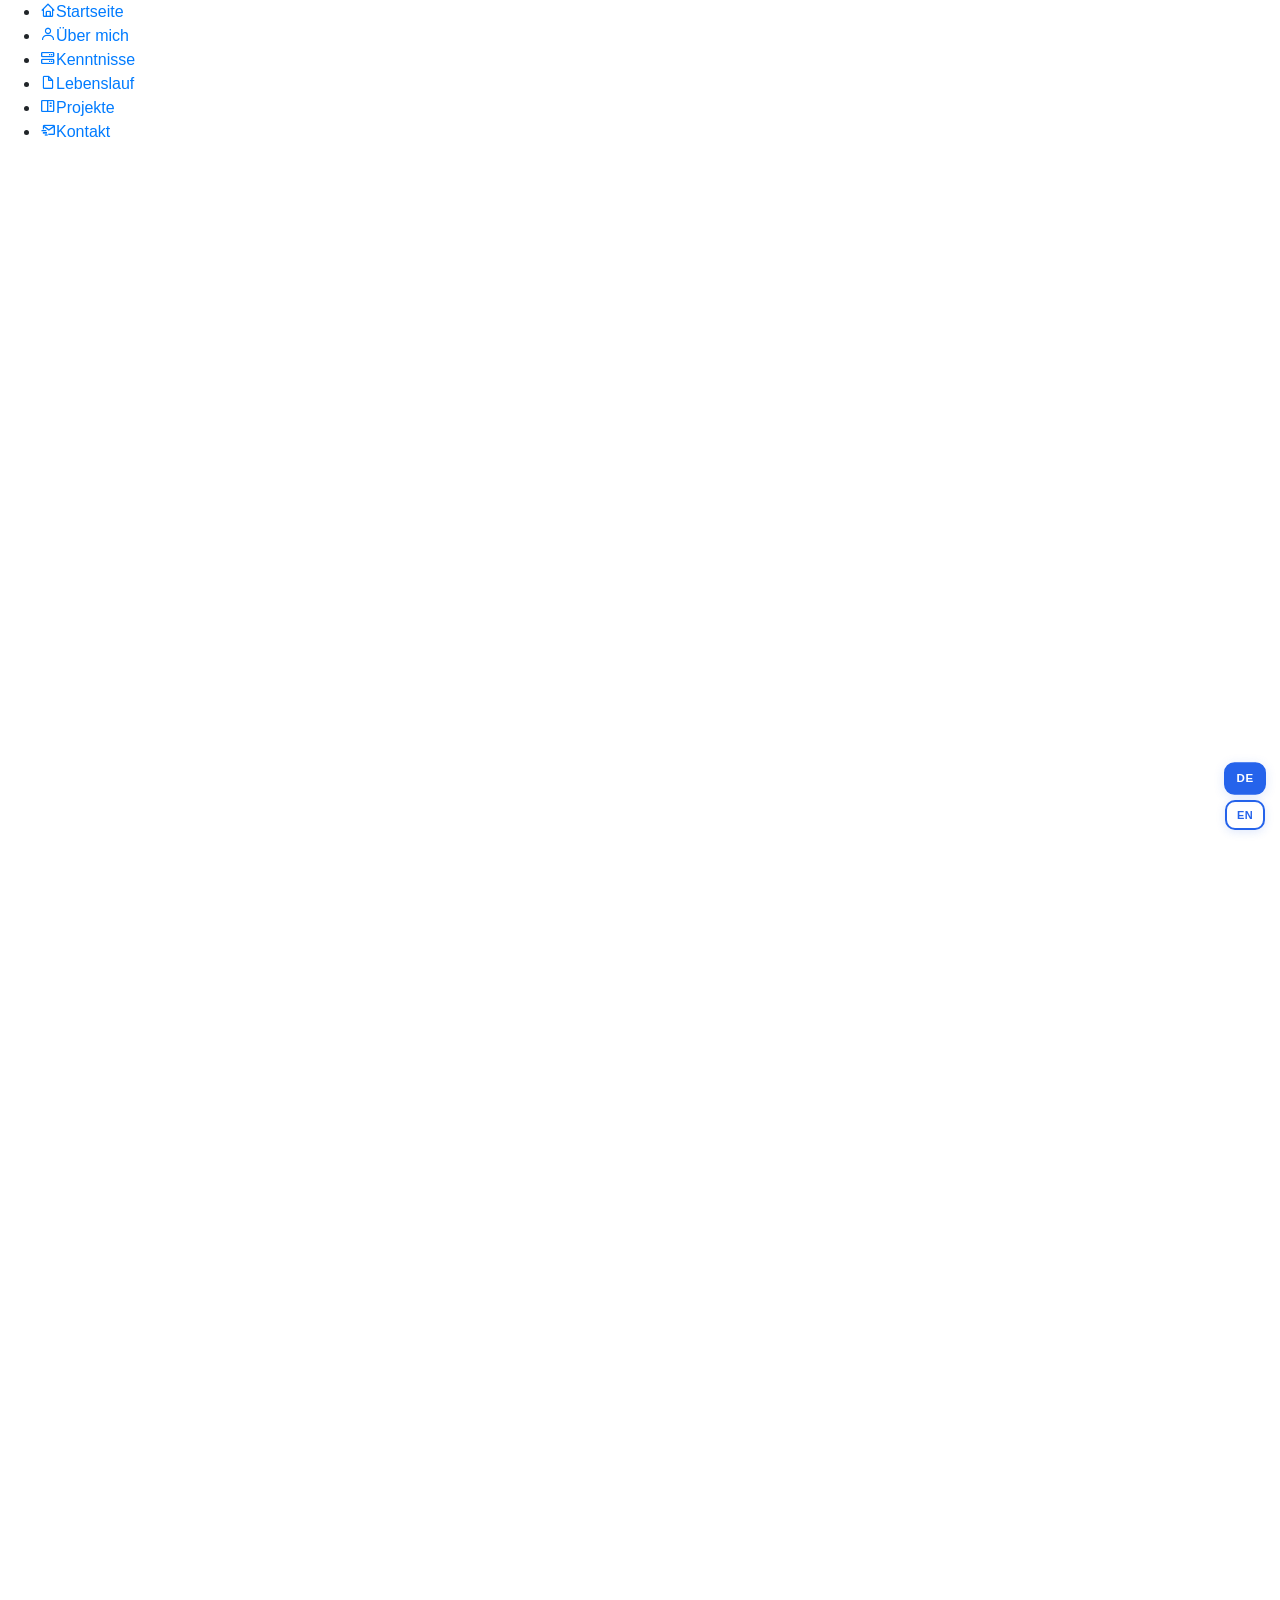
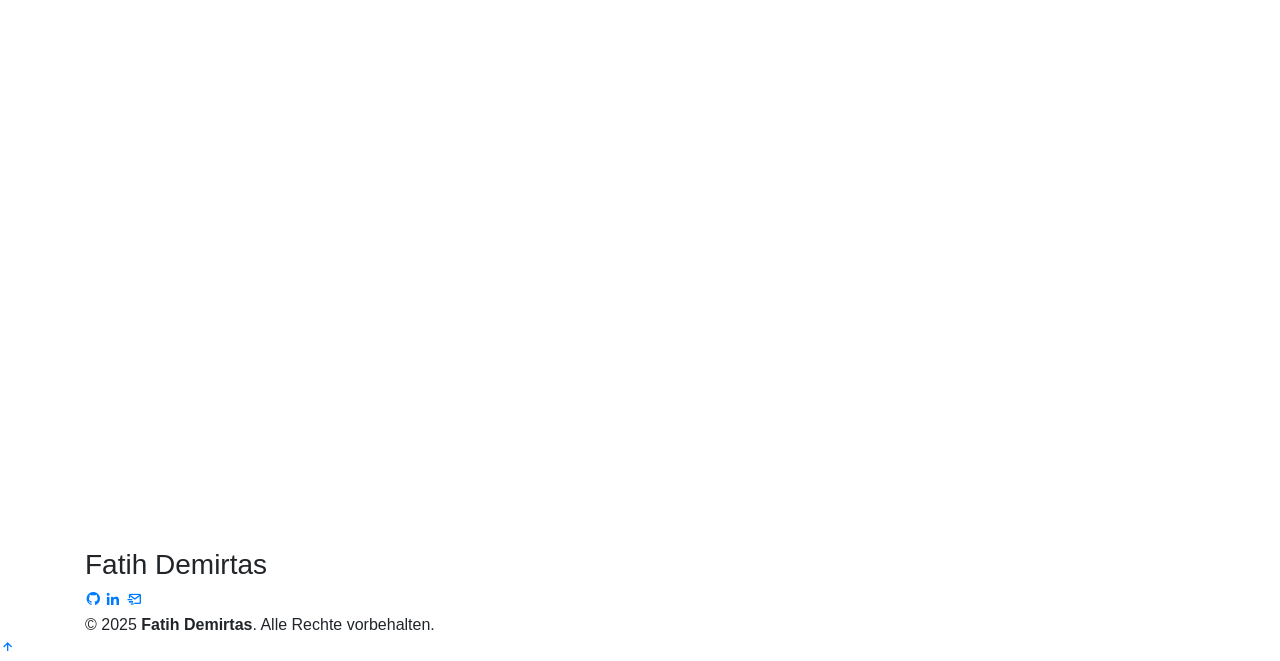
==== commit 2c7fc9a1: "Add 3 new Python projects - restore original design" ====
--- a/Desktop/demirtas-fatih-updated/index.html
+++ b/Desktop/demirtas-fatih-updated/index.html
@@ -1,221 +1,634 @@
-<!DOCTYPE html PUBLIC "-//W3C//DTD HTML 4.01//EN" "http://www.w3.org/TR/html4/strict.dtd">
-<html>
+<!DOCTYPE html>
+<html lang="de">
+
 <head>
-  <meta http-equiv="Content-Type" content="text/html; charset=utf-8">
-  <meta http-equiv="Content-Style-Type" content="text/css">
-  <title></title>
-  <meta name="Generator" content="Cocoa HTML Writer">
-  <meta name="CocoaVersion" content="2575.7">
-  <style type="text/css">
-    p.p1 {margin: 0.0px 0.0px 0.0px 0.0px; text-align: center; font: 11.0px 'Helvetica Neue'; color: #ffffff; -webkit-text-stroke: #ffffff; background-color: #1d48e6}
-    p.p2 {margin: 0.0px 0.0px 0.0px 0.0px; text-align: center; font: 11.0px 'Helvetica Neue'; color: #1d48e6; -webkit-text-stroke: #1d48e6; background-color: #ffffff}
-    p.p3 {margin: 0.0px 0.0px 0.0px 0.0px; font: 12.0px 'Helvetica Neue'; color: #0b61ff; -webkit-text-stroke: #0b61ff}
-    p.p5 {margin: 0.0px 0.0px 12.0px 0.0px; font: 12.0px 'Helvetica Neue'; color: #191c1f; -webkit-text-stroke: #191c1f; min-height: 15.0px}
-    p.p6 {margin: 0.0px 0.0px 0.0px 0.0px; font: 12.0px 'Helvetica Neue'; color: #191c1f; -webkit-text-stroke: #191c1f; min-height: 15.0px}
-    p.p8 {margin: 0.0px 0.0px 0.0px 0.0px; font: 12.0px 'Helvetica Neue'; color: #191c1f; -webkit-text-stroke: #191c1f}
-    p.p10 {margin: 0.0px 0.0px 12.0px 0.0px; font: 12.0px 'Helvetica Neue'; color: #191c1f; -webkit-text-stroke: #191c1f}
-    p.p14 {margin: 0.0px 0.0px 0.0px 0.0px; text-align: center; font: 12.0px 'Helvetica Neue'; color: #ffffff; -webkit-text-stroke: #ffffff; min-height: 15.0px}
-    li.li3 {margin: 0.0px 0.0px 0.0px 0.0px; font: 12.0px 'Helvetica Neue'; color: #0b61ff; -webkit-text-stroke: #0b61ff}
-    li.li8 {margin: 0.0px 0.0px 0.0px 0.0px; font: 12.0px 'Helvetica Neue'; color: #191c1f; -webkit-text-stroke: #191c1f}
-    li.li13 {margin: 0.0px 0.0px 0.0px 0.0px; font: 10.5px 'Helvetica Neue'; color: #191c1f; -webkit-text-stroke: #191c1f}
-    span.s1 {font-kerning: none}
-    span.s2 {-webkit-text-stroke: 0px #000000}
-    span.s3 {color: #191c1f; -webkit-text-stroke: 0px #000000}
-    span.s4 {font-kerning: none; color: #191c1f; -webkit-text-stroke: 0px #191c1f}
-    span.s5 {font-kerning: none; color: #0b61ff; -webkit-text-stroke: 0px #0b61ff}
-    span.s6 {font: 12.0px 'Helvetica Neue'; color: #0b61ff; -webkit-text-stroke: 0px #000000}
-    span.s7 {font-kerning: none; -webkit-text-stroke: 0px #0b61ff}
-    span.s8 {font: 10.5px 'Helvetica Neue'; font-kerning: none; color: #191c1f; -webkit-text-stroke: 0px #191c1f}
-    span.s9 {font: 12.0px 'Helvetica Neue'; font-kerning: none; color: #0b61ff; -webkit-text-stroke: 0px #0b61ff}
-    span.s10 {font: 12.0px 'Helvetica Neue'; font-kerning: none; color: #0b61ff; background-color: transparent; -webkit-text-stroke: 0px #0b61ff}
-    ul.ul1 {list-style-type: disc}
+  <meta charset="utf-8" />
+  <meta name="viewport" content="width=device-width, initial-scale=1" />
+
+  <title>Fatih Demirtas — Portfolio</title>
+  <meta name="description" content="Persönliches Portfolio von Fatih Demirtas: Data Analyst & BI Specialist." />
+  <meta name="keywords" content="Portfolio, Data Analyst, Power BI, Python, SQL, Bamberg" />
+
+  <meta property="og:title" content="Fatih Demirtas — Portfolio" />
+  <meta property="og:description" content="Data Analyst & BI Specialist – Projekte, Kenntnisse, Lebenslauf & Kontakt." />
+  <meta property="og:type" content="website" />
+  <meta property="og:url" content="https://demirtas-fatih.github.io/" />
+  <meta property="og:image" content="assets/img/og-image.png" />
+
+  <link rel="icon" href="assets/img/favicon-32x32.png" type="image/png">
+
+  <!-- Google Fonts -->
+  <link href="https://fonts.googleapis.com/css2?family=Inter:wght@300;400;500;600;700&family=Open+Sans:wght@300;400;600;700&family=Raleway:wght@400;600;700;800&family=Poppins:wght@300;400;600;700&display=swap" rel="stylesheet">
+
+  <!-- Vendor CSS -->
+  <link rel="stylesheet" href="https://cdn.jsdelivr.net/npm/bootstrap@4.6.2/dist/css/bootstrap.min.css">
+  <link rel="stylesheet" href="https://cdn.jsdelivr.net/npm/boxicons@2.1.4/css/boxicons.min.css">
+  <link rel="stylesheet" href="https://cdn.jsdelivr.net/npm/aos@2.3.4/dist/aos.css">
+  <script src="https://code.iconify.design/2/2.1.0/iconify.min.js"></script>
+
+  <link rel="stylesheet" href="assets/css/style.css">
+
+  <style>
+    .lang-switcher { position: fixed; bottom: 70px; right: 15px; z-index: 99998; display: flex; flex-direction: column; gap: 6px; }
+    .lang-btn { background: #fff; border: 2px solid #2563eb; color: #2563eb; font-size: 11px; font-weight: 700; letter-spacing: 0.5px; padding: 5px 10px; border-radius: 10px; cursor: pointer; box-shadow: 0 2px 10px rgba(37,99,235,0.15); transition: all 0.25s; width: 40px; text-align: center; }
+    .lang-btn:hover, .lang-btn.active { background: #2563eb; color: #fff; transform: scale(1.05); }
   </style>
 </head>
+
 <body>
-<p class="p1"><span class="s1"><b>DE</b></span></p>
-<p class="p2"><span class="s1"><b>EN</b></span></p>
-<ul class="ul1">
-  <li class="li3"><span class="s2"></span><span class="s1">Startseite</span></li>
-  <li class="li3"><span class="s2"></span><span class="s1">Über mich</span></li>
-  <li class="li3"><span class="s2"></span><span class="s1">Kenntnisse</span></li>
-  <li class="li3"><span class="s2"></span><span class="s1">Lebenslauf</span></li>
-  <li class="li3"><span class="s2"></span><span class="s1">Projekte</span></li>
-  <li class="li3"><span class="s2"></span><span class="s1">Kontakt</span></li>
-</ul>
-<h1 style="margin: 0.0px 0.0px 6.0px 0.0px; font: 30.0px '.SF NS'; color: #191c1f; -webkit-text-stroke: #191c1f"><span class="s1">Fatih Demirtas</span></h1>
-<p class="p5"><span class="s1"></span><br></p>
-<p class="p6"><span class="s1"></span><br></p>
-<h2 style="margin: 0.0px 0.0px 6.0px 0.0px; font: 24.0px '.SF NS'; color: #191c1f; -webkit-text-stroke: #191c1f"><span class="s1">Über mich</span></h2>
-<p class="p8"><span class="s1"><img src="file:///Attachment.png" alt="Attachment.png"></span></p>
-<h3 style="margin: 0.0px 0.0px 6.0px 0.0px; font: 21.0px '.SF NS'; color: #191c1f; -webkit-text-stroke: #191c1f"><span class="s1">Junior Data Analyst &amp; BI Specialist</span></h3>
-<p class="p10"><span class="s1">Motivated Junior Data Analyst with hands-on experience in Power BI, Python, and data automation through working student roles at Siemens and Mercedes-Benz. Skilled in building interactive dashboards, data modeling, and automating data processes. Strong analytical mindset with a passion for transforming data into actionable insights.</span></p>
-<ul class="ul1">
-  <li class="li3"><span class="s3"><b></b></span><span class="s4"><b>E-Mail:</b> <a href="mailto:fatihdemirtask@gmail.com"><span class="s5">fatihdemirtask@gmail.com</span></a></span></li>
-  <li class="li3"><span class="s3"><b></b></span><span class="s4"><b>LinkedIn:</b> <a href="https://www.linkedin.com/in/fatih-demirtas47/"><span class="s5">fatih-demirtas47</span></a></span></li>
-  <li class="li3"><span class="s3"><b></b></span><span class="s4"><b>GitHub:</b> <a href="https://github.com/demirtas-fatih"><span class="s5">demirtas-fatih</span></a></span></li>
-</ul>
-<ul class="ul1">
-  <li class="li8"><span class="s2"><b></b></span><span class="s1"><b>Stadt:</b> Bamberg, Deutschland</span></li>
-  <li class="li8"><span class="s2"><b></b></span><span class="s1"><b>Abschluss:</b> M.Sc. Data Science</span></li>
-  <li class="li8"><span class="s2"><b></b></span><span class="s1"><b>Tel:</b> +49 178 3316422</span></li>
-</ul>
-<h2 style="margin: 0.0px 0.0px 6.0px 0.0px; font: 24.0px '.SF NS'; color: #191c1f; -webkit-text-stroke: #191c1f"><span class="s1">Kenntnisse</span></h2>
-<h4 style="margin: 0.0px 0.0px 6.0px 0.0px; font: 18.0px '.SF NS'; color: #191c1f; -webkit-text-stroke: #191c1f"><span class="s1">Core Skills</span></h4>
-<p class="p8"><span class="s1"><img src="file:///Attachment.png" alt="Attachment.png"></span></p>
-<p class="p10"><span class="s1">Power BI</span></p>
-<p class="p8"><span class="s1"><img src="file:///python-original.svg" alt="python-original.svg"></span></p>
-<p class="p10"><span class="s1">Python</span></p>
-<p class="p8"><span class="s1"><img src="file:///Attachment.png" alt="Attachment.png"></span></p>
-<p class="p10"><span class="s1">SQL</span></p>
-<p class="p8"><span class="s1"><img src="file:///Attachment.png" alt="Attachment.png"></span></p>
-<p class="p10"><span class="s1">Excel</span></p>
-<p class="p8"><span class="s1"><img src="file:///Attachment.png" alt="Attachment.png"></span></p>
-<p class="p10"><span class="s1">Azure</span></p>
-<p class="p8"><span class="s1"><img src="file:///Attachment.png" alt="Attachment.png"></span></p>
-<p class="p10"><span class="s1">Qlik</span></p>
-<p class="p8"><span class="s1"><img src="file:///Attachment.png" alt="Attachment.png"></span></p>
-<p class="p10"><span class="s1">Tableau</span></p>
-<p class="p8"><span class="s1"><img src="file:///FFBA00.svg" alt="FFBA00.svg"></span></p>
-<p class="p10"><span class="s1">KNIME</span></p>
-<h4 style="margin: 0.0px 0.0px 6.0px 0.0px; font: 18.0px '.SF NS'; color: #191c1f; -webkit-text-stroke: #191c1f"><span class="s1">Frameworks &amp; Tools</span></h4>
-<p class="p8"><span class="s1"><img src="file:///Attachment.png" alt="Attachment.png"></span></p>
-<p class="p10"><span class="s1">MS Fabric</span></p>
-<p class="p8"><span class="s1"><img src="file:///Attachment.png" alt="Attachment.png"></span></p>
-<p class="p10"><span class="s1">Data Factory</span></p>
-<p class="p8"><span class="s1"><img src="file:///Attachment.png" alt="Attachment.png"></span></p>
-<p class="p10"><span class="s1">Dataflow</span></p>
-<p class="p8"><span class="s1"><img src="file:///Attachment.png" alt="Attachment.png"></span></p>
-<p class="p10"><span class="s1">OneLake</span></p>
-<p class="p8"><span class="s1"><img src="file:///Attachment.png" alt="Attachment.png"></span></p>
-<p class="p10"><span class="s1">Data Warehouse</span></p>
-<p class="p8"><span class="s1"><img src="file:///Attachment.png" alt="Attachment.png"></span></p>
-<p class="p10"><span class="s1">Power Automate</span></p>
-<p class="p8"><span class="s1"><img src="file:///git-original.svg" alt="git-original.svg"></span></p>
-<p class="p10"><span class="s1">Git</span></p>
-<p class="p8"><span class="s1"><img src="file:///jupyter-original.svg" alt="jupyter-original.svg"></span></p>
-<p class="p10"><span class="s1">Jupyter</span></p>
-<p class="p8"><span class="s1"><img src="file:///Attachment.png" alt="Attachment.png"></span></p>
-<p class="p10"><span class="s1">Docker</span></p>
-<p class="p8"><span class="s1"><img src="file:///mysql-original.svg" alt="mysql-original.svg"></span></p>
-<p class="p10"><span class="s1">MySQL</span></p>
-<p class="p8"><span class="s1"><img src="file:///Attachment.png" alt="Attachment.png"></span></p>
-<p class="p10"><span class="s1">SSMS</span></p>
-<p class="p8"><span class="s1"><img src="file:///Attachment.png" alt="Attachment.png"></span></p>
-<p class="p10"><span class="s1">VS Code</span></p>
-<h4 style="margin: 0.0px 0.0px 6.0px 0.0px; font: 18.0px '.SF NS'; color: #191c1f; -webkit-text-stroke: #191c1f"><span class="s1">Sprachen</span></h4>
-<p class="p8"><span class="s1"><img src="file:///tr.png" alt="tr.png"></span></p>
-<p class="p10"><span class="s1">Türkisch</span></p>
-<p class="p8"><span class="s1"><img src="file:///de.png" alt="de.png"></span></p>
-<p class="p10"><span class="s1">Deutsch</span></p>
-<p class="p8"><span class="s1"><img src="file:///gb.png" alt="gb.png"></span></p>
-<p class="p10"><span class="s1">Englisch</span></p>
-<h2 style="margin: 0.0px 0.0px 6.0px 0.0px; font: 24.0px '.SF NS'; color: #191c1f; -webkit-text-stroke: #191c1f"><span class="s1">Lebenslauf</span></h2>
-<h3 style="margin: 0.0px 0.0px 6.0px 0.0px; font: 21.0px '.SF NS'; color: #191c1f; -webkit-text-stroke: #191c1f"><span class="s1">Berufserfahrung</span></h3>
-<h4 style="margin: 0.0px 0.0px 6.0px 0.0px; font: 18.0px '.SF NS'; color: #191c1f; -webkit-text-stroke: #191c1f"><span class="s1">Working Student – Business Partner</span></h4>
-<h5 style="margin: 0.0px 0.0px 6.0px 0.0px; font: 15.0px '.SF NS'; color: #191c1f; -webkit-text-stroke: #191c1f"><span class="s1">01/2024 – Heute</span></h5>
-<p class="p10"><span class="s1">Siemens Healthineers AG, Germany</span></p>
-<ul class="ul1">
-  <li class="li8"><span class="s2"></span><span class="s1">Entwicklung interaktiver Power BI Dashboards mit Deneb (Vega-Lite).</span></li>
-  <li class="li8"><span class="s2"></span><span class="s1">Aufbau relationaler Datenmodelle für Business Insights.</span></li>
-  <li class="li8"><span class="s2"></span><span class="s1">Automatisierung finanzieller Prozesse mit Excel und Power Query; Reduzierung manueller Arbeit um ca. 30%.</span></li>
-  <li class="li8"><span class="s2"></span><span class="s1">Integration von Daten aus mehreren Quellen (Qlik, interne Systeme).</span></li>
-  <li class="li8"><span class="s2"></span><span class="s1">Erstellung API-basierter Abfragen in Azure DevOps.</span></li>
-  <li class="li8"><span class="s2"></span><span class="s1">Automatisierung von Workflows mit Python.</span></li>
-</ul>
-<h4 style="margin: 0.0px 0.0px 6.0px 0.0px; font: 18.0px '.SF NS'; color: #191c1f; -webkit-text-stroke: #191c1f"><span class="s1">Working Student – Supplier Quality Management</span></h4>
-<h5 style="margin: 0.0px 0.0px 6.0px 0.0px; font: 15.0px '.SF NS'; color: #191c1f; -webkit-text-stroke: #191c1f"><span class="s1">03/2023 – 01/2024</span></h5>
-<p class="p10"><span class="s1">Mercedes-Benz Group, Germany</span></p>
-<ul class="ul1">
-  <li class="li8"><span class="s2"></span><span class="s1">Automatisierung von Geschäftsprozessen mit Power Automate.</span></li>
-  <li class="li8"><span class="s2"></span><span class="s1">Erstellung Excel-basierter Abfragen und automatisierter Workflows.</span></li>
-  <li class="li8"><span class="s2"></span><span class="s1">Entwicklung von Power BI Reports und Präsentation von Erkenntnissen für das Management.</span></li>
-</ul>
-<h4 style="margin: 0.0px 0.0px 6.0px 0.0px; font: 18.0px '.SF NS'; color: #191c1f; -webkit-text-stroke: #191c1f"><span class="s1">Working Student – Regional Unit</span></h4>
-<h5 style="margin: 0.0px 0.0px 6.0px 0.0px; font: 15.0px '.SF NS'; color: #191c1f; -webkit-text-stroke: #191c1f"><span class="s1">01/2023 – 07/2023</span></h5>
-<p class="p10"><span class="s1">Siemens AG, Germany</span></p>
-<ul class="ul1">
-  <li class="li8"><span class="s2"></span><span class="s1">Unterstützung bei der Digitalisierung von Geschäftsprozessen.</span></li>
-  <li class="li8"><span class="s2"></span><span class="s1">Implementierung von Automatisierungslösungen mit Power Automate.</span></li>
-  <li class="li8"><span class="s2"></span><span class="s1">Verwaltung von SharePoint- und Dokumentationssystemen.</span></li>
-</ul>
-<h3 style="margin: 0.0px 0.0px 6.0px 0.0px; font: 21.0px '.SF NS'; color: #191c1f; -webkit-text-stroke: #191c1f"><span class="s1">Bildung</span></h3>
-<h4 style="margin: 0.0px 0.0px 6.0px 0.0px; font: 18.0px '.SF NS'; color: #191c1f; -webkit-text-stroke: #191c1f"><span class="s1">M.Sc. Data Science</span></h4>
-<h5 style="margin: 0.0px 0.0px 6.0px 0.0px; font: 15.0px '.SF NS'; color: #191c1f; -webkit-text-stroke: #191c1f"><span class="s1">2025 – Heute</span></h5>
-<p class="p10"><span class="s1">Hochschule Coburg, Germany</span></p>
-<h4 style="margin: 0.0px 0.0px 6.0px 0.0px; font: 18.0px '.SF NS'; color: #191c1f; -webkit-text-stroke: #191c1f"><span class="s1">B.Sc. Business Informatics</span></h4>
-<h5 style="margin: 0.0px 0.0px 6.0px 0.0px; font: 15.0px '.SF NS'; color: #191c1f; -webkit-text-stroke: #191c1f"><span class="s1">2022 – 2025</span></h5>
-<p class="p10"><span class="s1">University of Bamberg, Germany</span></p>
-<ul class="ul1">
-  <li class="li8"><span class="s2"></span><span class="s1">Focus: Data Science &amp; Data Analytics</span></li>
-</ul>
-<h4 style="margin: 0.0px 0.0px 6.0px 0.0px; font: 18.0px '.SF NS'; color: #191c1f; -webkit-text-stroke: #191c1f"><span class="s1">B.Sc. Industrial Engineering</span></h4>
-<h5 style="margin: 0.0px 0.0px 6.0px 0.0px; font: 15.0px '.SF NS'; color: #191c1f; -webkit-text-stroke: #191c1f"><span class="s1">2017 – 2019</span></h5>
-<p class="p10"><span class="s1">Turkish-German University, Turkey</span></p>
-<h4 style="margin: 0.0px 0.0px 6.0px 0.0px; font: 18.0px '.SF NS'; color: #191c1f; -webkit-text-stroke: #191c1f"><span class="s1">German Language Preparatory (Vorstudium)</span></h4>
-<h5 style="margin: 0.0px 0.0px 6.0px 0.0px; font: 15.0px '.SF NS'; color: #191c1f; -webkit-text-stroke: #191c1f"><span class="s1">2017 – 2018</span></h5>
-<p class="p10"><span class="s1">Turkish-German University, Turkey</span></p>
-<h3 style="margin: 0.0px 0.0px 6.0px 0.0px; font: 21.0px '.SF NS'; color: #191c1f; -webkit-text-stroke: #191c1f"><span class="s1">Zertifikate</span></h3>
-<ul class="ul1">
-  <li class="li13"><span class="s6"><a href="https://learn.microsoft.com/en-us/users/aliyevvusalsphzadp2-9647/credentials/9282d54b6d4c7883"><span class="s7"><img src="file:///Attachment.png" alt="Attachment.png"> Microsoft Power BI Data Analyst </span></a></span><span class="s1">Microsoft Certified: Power BI Data Analyst Associate</span></li>
-  <li class="li3"><span class="s2"></span><span class="s1"><img src="file:///Attachment.png" alt="Attachment.png"> Microsoft Azure Fundamentals (AZ-900) </span><span class="s8">Microsoft Certified: Azure Fundamentals</span></li>
-  <li class="li3"><span class="s2"></span><span class="s1"><img src="file:///4285F4.svg" alt="4285F4.svg"> Google Data Analytics Certificate </span><span class="s8">Google / Coursera</span></li>
-  <li class="li3"><span class="s2"></span><span class="s1"><img src="file:///Attachment.png" alt="Attachment.png"> IBM Data Science Professional Certificate </span><span class="s8">IBM / Coursera</span></li>
-  <li class="li13"><span class="s6"></span><span class="s9"><img src="file:///python-original.svg" alt="python-original.svg"> Python for Everybody </span><span class="s1">University of Michigan / Coursera</span></li>
-  <li class="li13"><span class="s6"><a href="https://learn.microsoft.com/en-us/users/aliyevvusalsphzadp2-9647/credentials/9282d54b6d4c7883"><span class="s7"><img src="file:///Attachment.png" alt="Attachment.png"> Microsoft Fabric Data Engineer Associate </span></a></span><span class="s1">Ausgestellt Dez 2025 • Credential ID: 9282D54B6D4C7883</span></li>
-</ul>
-<h2 style="margin: 0.0px 0.0px 6.0px 0.0px; font: 24.0px '.SF NS'; color: #191c1f; -webkit-text-stroke: #191c1f"><span class="s1">Projekte</span></h2>
-<p class="p8"><span class="s1"><img src="file:///Attachment.png" alt="Attachment.png"></span></p>
-<p class="p3"><span class="s1"><a href="https://github.com/demirtas-fatih">Sales Performance Dashboard<span class="s10"></span></a></span></p>
-<p class="p8"><span class="s1">Power BI DAX Data Modeling</span></p>
-<p class="p6"><span class="s1"></span><br></p>
-<p class="p8"><span class="s1"><img src="file:///Attachment.png" alt="Attachment.png"></span></p>
-<p class="p3"><span class="s1"><a href="https://github.com/demirtas-fatih">Automation Tool – Profit Calculation<span class="s10"></span></a></span></p>
-<p class="p8"><span class="s1">Python Excel Automation</span></p>
-<p class="p6"><span class="s1"></span><br></p>
-<p class="p8"><span class="s1"><img src="file:///Attachment.png" alt="Attachment.png"></span></p>
-<p class="p14"><span class="s1"></span><br></p>
-<p class="p14"><span class="s1"></span><br></p>
-<p class="p3"><span class="s1"><a href="file:///Users/fd/Downloads/assets/Pro/Pollmeier.pbix">Pollmeier – Power BI Dashboard<span class="s10"></span></a></span></p>
-<p class="p8"><span class="s1">Power BI Quality Management</span></p>
-<p class="p6"><span class="s1"></span><br></p>
-<p class="p8"><span class="s1"><img src="file:///Attachment.png" alt="Attachment.png"></span></p>
-<p class="p14"><span class="s1"></span><br></p>
-<p class="p14"><span class="s1"></span><br></p>
-<p class="p3"><span class="s1"><a href="https://github.com/demirtas-fatih">WIAI – University Analysis<span class="s10"></span></a></span></p>
-<p class="p8"><span class="s1">Data Analysis Visualization</span></p>
-<p class="p6"><span class="s1"></span><br></p>
-<p class="p8"><span class="s1"><img src="file:///Attachment.png" alt="Attachment.png"></span></p>
-<p class="p14"><span class="s1"></span><br></p>
-<p class="p14"><span class="s1"></span><br></p>
-<p class="p3"><span class="s1"><a href="https://github.com/demirtas-fatih">AKIPAS – AI Production System<span class="s10"></span></a></span></p>
-<p class="p8"><span class="s1">AI Data Engineering</span></p>
-<p class="p6"><span class="s1"></span><br></p>
-<p class="p8"><span class="s1"><img src="file:///Attachment.png" alt="Attachment.png"></span></p>
-<p class="p3"><span class="s1"><a href="https://github.com/demirtas-fatih/financial-reporting-pipeline">Financial Reporting Pipeline<span class="s10"></span></a></span></p>
-<p class="p8"><span class="s1">Python pandas Excel Automation</span></p>
-<p class="p6"><span class="s1"></span><br></p>
-<p class="p8"><span class="s1"><img src="file:///Attachment.png" alt="Attachment.png"></span></p>
-<p class="p3"><span class="s1"><a href="https://github.com/demirtas-fatih/ecommerce-sql-analysis">E-Commerce SQL Analysis<span class="s10"></span></a></span></p>
-<p class="p8"><span class="s1">Python SQL SQLite seaborn</span></p>
-<p class="p6"><span class="s1"></span><br></p>
-<p class="p8"><span class="s1"><img src="file:///Attachment.png" alt="Attachment.png"></span></p>
-<p class="p3"><span class="s1"><a href="https://github.com/demirtas-fatih/weather-etl-pipeline">Weather ETL Pipeline<span class="s10"></span></a></span></p>
-<p class="p8"><span class="s1">Python ETL API Streamlit</span></p>
-<p class="p6"><span class="s1"></span><br></p>
-<h2 style="margin: 0.0px 0.0px 6.0px 0.0px; font: 24.0px '.SF NS'; color: #191c1f; -webkit-text-stroke: #191c1f"><span class="s1">Kontakt</span></h2>
-<p class="p6"><span class="s1"></span><br></p>
-<p class="p3"><span class="s1"><a href="mailto:fatihdemirtask@gmail.com">fatihdemirtask@gmail.com<span class="s10"></span></a></span></p>
-<p class="p6"><span class="s1"></span><br></p>
-<p class="p8"><span class="s1">+49 178 3316422</span></p>
-<p class="p6"><span class="s1"></span><br></p>
-<p class="p3"><span class="s1"><a href="https://www.linkedin.com/in/fatih-demirtas47/">linkedin.com/in/fatih-demirtas47<span class="s10"></span></a></span></p>
-<p class="p6"><span class="s1"></span><br></p>
-<p class="p3"><span class="s1"><a href="https://github.com/demirtas-fatih">github.com/demirtas-fatih<span class="s10"></span></a></span></p>
-<p class="p6"><span class="s1"></span><br></p>
-<p class="p8"><span class="s1">Bamberg, Germany</span></p>
-<h3 style="margin: 0.0px 0.0px 6.0px 0.0px; font: 21.0px '.SF NS'; color: #191c1f; -webkit-text-stroke: #191c1f"><span class="s1">Fatih Demirtas</span></h3>
-<p class="p6"><span class="s1"></span><br></p>
-<p class="p8"><span class="s1">© 2025 <b>Fatih Demirtas</b>. Alle Rechte vorbehalten.</span></p>
-<p class="p6"><span class="s1"></span><br></p>
+
+  <!-- Language Switcher -->
+  <div class="lang-switcher" role="group" aria-label="Language selector">
+    <button class="lang-btn active" onclick="setLang('de')" id="btn-de">DE</button>
+    <button class="lang-btn" onclick="setLang('en')" id="btn-en">EN</button>
+  </div>
+
+  <!-- Mobile nav toggle -->
+  <button type="button" class="mobile-nav-toggle d-xl-none" aria-label="Toggle navigation">
+    <i class="bx bx-menu"></i>
+  </button>
+
+  <!-- Header -->
+  <header id="header" class="d-flex flex-column justify-content-center">
+    <nav class="nav-menu">
+      <ul>
+        <li class="active"><a href="#hero"><i class="bx bx-home"></i><span data-i18n="nav_home">Startseite</span></a></li>
+        <li><a href="#about"><i class="bx bx-user"></i><span data-i18n="nav_about">Über mich</span></a></li>
+        <li><a href="#skills"><i class="bx bx-server"></i><span data-i18n="nav_skills">Kenntnisse</span></a></li>
+        <li><a href="#resume"><i class="bx bx-file-blank"></i><span data-i18n="nav_resume">Lebenslauf</span></a></li>
+        <li><a href="#projects"><i class="bx bx-book-content"></i><span data-i18n="nav_projects">Projekte</span></a></li>
+        <li><a href="#contact"><i class="bx bx-mail-send"></i><span data-i18n="nav_contact">Kontakt</span></a></li>
+      </ul>
+    </nav>
+  </header>
+
+  <!-- Hero -->
+  <section id="hero" class="d-flex flex-column justify-content-center">
+    <div class="container" data-aos="fade-up" data-aos-delay="100">
+      <h1>Fatih Demirtas</h1>
+      <p><span id="typed-el"></span></p>
+      <div class="social-links">
+        <a href="https://github.com/demirtas-fatih" target="_blank" rel="noopener" aria-label="GitHub"><i class="bx bxl-github"></i></a>
+        <a href="https://www.linkedin.com/in/fatih-demirtas47/" target="_blank" rel="noopener" aria-label="LinkedIn"><i class="bx bxl-linkedin"></i></a>
+        <a href="mailto:fatihdemirtask@gmail.com" aria-label="Email"><i class="bx bx-mail-send"></i></a>
+      </div>
+    </div>
+  </section>
+
+  <main id="main">
+
+    <!-- About -->
+    <section id="about" class="about">
+      <div class="container" data-aos="fade-up">
+        <div class="section-title">
+          <h2 data-i18n="nav_about">Über mich</h2>
+        </div>
+
+        <div class="row mt-md-4">
+          <div class="col-lg-4 mb-4 mb-lg-0">
+            <img src="assets/img/Fatih_bewerbung_Photo.png" class="img-fluid" alt="Fatih Demirtas" loading="lazy" style="width:100%;border-radius:14px;">
+          </div>
+
+          <div class="col-lg-8 pt-2 pt-lg-0 content">
+            <h3 data-i18n="about_title">Junior Data Analyst &amp; BI Specialist</h3>
+            <p class="mt-3" data-i18n="about_text">
+              Motivated Junior Data Analyst with hands-on experience in Power BI, Python, and data automation through working student roles at Siemens and Mercedes-Benz. Skilled in building interactive dashboards, data modeling, and automating data processes. Strong analytical mindset with a passion for transforming data into actionable insights.
+            </p>
+
+            <div class="row mt-4">
+              <div class="col-lg-6">
+                <ul>
+                  <li><i class="bx bx-right-arrow-alt"></i><strong data-i18n="label_email">E-Mail:</strong>&nbsp;<a href="mailto:fatihdemirtask@gmail.com">fatihdemirtask@gmail.com</a></li>
+                  <li><i class="bx bx-right-arrow-alt"></i><strong>LinkedIn:</strong>&nbsp;<a href="https://www.linkedin.com/in/fatih-demirtas47/" target="_blank" rel="noopener">fatih-demirtas47</a></li>
+                  <li><i class="bx bx-right-arrow-alt"></i><strong>GitHub:</strong>&nbsp;<a href="https://github.com/demirtas-fatih" target="_blank" rel="noopener">demirtas-fatih</a></li>
+                </ul>
+              </div>
+              <div class="col-lg-6">
+                <ul>
+                  <li><i class="bx bx-right-arrow-alt"></i><strong data-i18n="label_city">Stadt:</strong>&nbsp;<span data-i18n="about_city_val">Bamberg, Deutschland</span></li>
+                  <li><i class="bx bx-right-arrow-alt"></i><strong data-i18n="label_degree">Abschluss:</strong>&nbsp;<span data-i18n="about_degree_val">M.Sc. Data Science</span></li>
+                  <li><i class="bx bx-right-arrow-alt"></i><strong data-i18n="label_phone">Tel:</strong>&nbsp;<span>+49 178 3316422</span></li>
+                </ul>
+              </div>
+            </div>
+
+          </div>
+        </div>
+      </div>
+    </section>
+
+    <!-- Skills -->
+    <section id="skills" class="skills">
+      <div class="container" data-aos="fade-up">
+        <div class="section-title">
+          <h2 data-i18n="nav_skills">Kenntnisse</h2>
+        </div>
+
+        <h4 class="mt-2" data-i18n="skills_core">Core Skills</h4>
+        <div class="skills-grid">
+          <div><img src="assets/img/Power-BI.png" alt="Power BI"><p>Power BI</p></div>
+          <div><img src="https://cdn.jsdelivr.net/gh/devicons/devicon/icons/python/python-original.svg" alt="Python"><p>Python</p></div>
+          <div><img src="assets/img/sql_database.png" alt="SQL"><p>SQL</p></div>
+          <div><img src="assets/img/Excel.png" alt="Excel"><p>Excel</p></div>
+          <div><img src="https://cdn.simpleicons.org/microsoftazure/0078D4" alt="Azure"><p>Azure</p></div>
+          <div><img src="assets/img/Qlik_Logo.svg" alt="Qlik"><p>Qlik</p></div>
+          <div><img src="assets/img/Tableau.png" alt="Tableau"><p>Tableau</p></div>
+          <div><img src="https://cdn.simpleicons.org/knime/FFBA00" alt="KNIME"><p>KNIME</p></div>
+        </div>
+
+        <h4 class="mt-4" data-i18n="skills_frameworks">Frameworks &amp; Tools</h4>
+        <div class="skills-grid">
+          <div><img src="assets/img/fabric.png" alt="Microsoft Fabric"><p>MS Fabric</p></div>
+          <div><img src="assets/img/data_factory.png" alt="Data Factory"><p>Data Factory</p></div>
+          <div><img src="assets/img/dataflow.png" alt="Dataflow"><p>Dataflow</p></div>
+          <div><img src="assets/img/one_lake.png" alt="One Lake"><p>OneLake</p></div>
+          <div><img src="assets/img/data_warehouse.png" alt="Data Warehouse"><p>Data Warehouse</p></div>
+          <div><img src="https://cdn.simpleicons.org/microsoftpowerautomate/0066FF" alt="Power Automate"><p>Power Automate</p></div>
+          <div><img src="https://cdn.jsdelivr.net/gh/devicons/devicon/icons/git/git-original.svg" alt="Git"><p>Git</p></div>
+          <div><img src="https://cdn.jsdelivr.net/gh/devicons/devicon/icons/jupyter/jupyter-original.svg" alt="Jupyter"><p>Jupyter</p></div>
+          <div><img src="assets/img/docker-logo-blue.png" alt="Docker"><p>Docker</p></div>
+          <div><img src="https://cdn.jsdelivr.net/gh/devicons/devicon/icons/mysql/mysql-original.svg" alt="MySQL"><p>MySQL</p></div>
+          <div><img src="assets/img/SSMS_21_icon.png" alt="SSMS"><p>SSMS</p></div>
+          <div><img src="assets/img/Visual_Studio_Code.png" alt="VS Code"><p>VS Code</p></div>
+        </div>
+
+        <h4 class="mt-4" data-i18n="skills_lang">Sprachen</h4>
+        <div class="skills-grid">
+          <div><img src="https://flagcdn.com/w40/tr.png" alt="Türkçe" style="border-radius:4px;width:42px;height:28px;object-fit:cover;"><p>Türkisch</p></div>
+          <div><img src="https://flagcdn.com/w40/de.png" alt="Deutsch" style="border-radius:4px;width:42px;height:28px;object-fit:cover;"><p>Deutsch</p></div>
+          <div><img src="https://flagcdn.com/w40/gb.png" alt="English" style="border-radius:4px;width:42px;height:28px;object-fit:cover;"><p>Englisch</p></div>
+        </div>
+
+      </div>
+    </section>
+
+    <!-- Resume -->
+    <section id="resume" class="resume">
+      <div class="container" data-aos="fade-up">
+        <div class="section-title">
+          <h2 data-i18n="nav_resume">Lebenslauf</h2>
+        </div>
+
+        <div class="row">
+          <!-- Work Experience -->
+          <div class="col-lg-6">
+            <h3 class="resume-title" data-i18n="resume_work">Berufserfahrung</h3>
+
+            <div class="resume-item">
+              <h4 data-i18n="job1_title">Working Student – Business Partner</h4>
+              <h5 data-i18n="job1_period">01/2024 – Heute</h5>
+              <p class="company">Siemens Healthineers AG, Germany</p>
+              <ul>
+                <li data-i18n="job1_b1">Entwicklung interaktiver Power BI Dashboards mit Deneb (Vega-Lite).</li>
+                <li data-i18n="job1_b2">Aufbau relationaler Datenmodelle für Business Insights.</li>
+                <li data-i18n="job1_b3">Automatisierung finanzieller Prozesse mit Excel und Power Query; Reduzierung manueller Arbeit um ca. 30%.</li>
+                <li data-i18n="job1_b4">Integration von Daten aus mehreren Quellen (Qlik, interne Systeme).</li>
+                <li data-i18n="job1_b5">Erstellung API-basierter Abfragen in Azure DevOps.</li>
+                <li data-i18n="job1_b6">Automatisierung von Workflows mit Python.</li>
+              </ul>
+            </div>
+
+            <div class="resume-item">
+              <h4 data-i18n="job2_title">Working Student – Supplier Quality Management</h4>
+              <h5 data-i18n="job2_period">03/2023 – 01/2024</h5>
+              <p class="company">Mercedes-Benz Group, Germany</p>
+              <ul>
+                <li data-i18n="job2_b1">Automatisierung von Geschäftsprozessen mit Power Automate.</li>
+                <li data-i18n="job2_b2">Erstellung Excel-basierter Abfragen und automatisierter Workflows.</li>
+                <li data-i18n="job2_b3">Entwicklung von Power BI Reports und Präsentation von Erkenntnissen für das Management.</li>
+              </ul>
+            </div>
+
+            <div class="resume-item">
+              <h4 data-i18n="job3_title">Working Student – Regional Unit</h4>
+              <h5 data-i18n="job3_period">01/2023 – 07/2023</h5>
+              <p class="company">Siemens AG, Germany</p>
+              <ul>
+                <li data-i18n="job3_b1">Unterstützung bei der Digitalisierung von Geschäftsprozessen.</li>
+                <li data-i18n="job3_b2">Implementierung von Automatisierungslösungen mit Power Automate.</li>
+                <li data-i18n="job3_b3">Verwaltung von SharePoint- und Dokumentationssystemen.</li>
+              </ul>
+            </div>
+          </div>
+
+          <!-- Education & Certifications -->
+          <div class="col-lg-6">
+            <h3 class="resume-title" data-i18n="resume_education">Bildung</h3>
+
+            <div class="resume-item">
+              <h4 data-i18n="edu1_title">M.Sc. Data Science</h4>
+              <h5 data-i18n="edu1_period">2025 – Heute</h5>
+              <p class="company">Hochschule Coburg, Germany</p>
+            </div>
+
+            <div class="resume-item">
+              <h4 data-i18n="edu2_title">B.Sc. Business Informatics</h4>
+              <h5 data-i18n="edu2_period">2022 – 2025</h5>
+              <p class="company">University of Bamberg, Germany</p>
+              <ul>
+                <li data-i18n="edu2_b1">Focus: Data Science &amp; Data Analytics</li>
+              </ul>
+            </div>
+
+            <div class="resume-item">
+              <h4 data-i18n="edu3_title">B.Sc. Industrial Engineering</h4>
+              <h5 data-i18n="edu3_period">2017 – 2019</h5>
+              <p class="company">Turkish-German University, Turkey</p>
+            </div>
+
+            <div class="resume-item">
+              <h4 data-i18n="edu4_title">German Language Preparatory (Vorstudium)</h4>
+              <h5 data-i18n="edu4_period">2017 – 2018</h5>
+              <p class="company">Turkish-German University, Turkey</p>
+            </div>
+
+            <h3 class="resume-title" data-i18n="resume_certs">Zertifikate</h3>
+            <ul class="cert-list">
+              <li>
+                <a href="https://learn.microsoft.com/en-us/users/aliyevvusalsphzadp2-9647/credentials/9282d54b6d4c7883" target="_blank" rel="noopener">
+                  <img src="assets/img/Power-BI.png" alt="Power BI">
+                  <span data-i18n="cert1_title">Microsoft Power BI Data Analyst</span>
+                  <i class="bx bx-link-external"></i>
+                </a>
+                <small data-i18n="cert1_info">Microsoft Certified: Power BI Data Analyst Associate</small>
+              </li>
+              <li>
+                <a href="#" target="_blank" rel="noopener">
+                  <img src="https://cdn.simpleicons.org/microsoftazure/0078D4" alt="Azure">
+                  <span data-i18n="cert2_title">Microsoft Azure Fundamentals (AZ-900)</span>
+                  <i class="bx bx-link-external"></i>
+                </a>
+                <small data-i18n="cert2_info">Microsoft Certified: Azure Fundamentals</small>
+              </li>
+              <li>
+                <a href="#" target="_blank" rel="noopener">
+                  <img src="https://cdn.simpleicons.org/google/4285F4" alt="Google">
+                  <span data-i18n="cert3_title">Google Data Analytics Certificate</span>
+                  <i class="bx bx-link-external"></i>
+                </a>
+                <small data-i18n="cert3_info">Google / Coursera</small>
+              </li>
+              <li>
+                <a href="#" target="_blank" rel="noopener">
+                  <img src="https://cdn.simpleicons.org/ibm/0530AD" alt="IBM">
+                  <span data-i18n="cert4_title">IBM Data Science Professional Certificate</span>
+                  <i class="bx bx-link-external"></i>
+                </a>
+                <small data-i18n="cert4_info">IBM / Coursera</small>
+              </li>
+              <li>
+                <a href="#" target="_blank" rel="noopener">
+                  <img src="https://cdn.jsdelivr.net/gh/devicons/devicon/icons/python/python-original.svg" alt="Python">
+                  <span data-i18n="cert5_title">Python for Everybody</span>
+                  <i class="bx bx-link-external"></i>
+                </a>
+                <small data-i18n="cert5_info">University of Michigan / Coursera</small>
+              </li>
+              <li>
+                <a href="https://learn.microsoft.com/en-us/users/aliyevvusalsphzadp2-9647/credentials/9282d54b6d4c7883" target="_blank" rel="noopener">
+                  <img src="assets/img/ms_fabric_data_16_color.png" alt="Fabric">
+                  <span data-i18n="cert6_title">Microsoft Fabric Data Engineer Associate</span>
+                  <i class="bx bx-link-external"></i>
+                </a>
+                <small data-i18n="cert6_info">Ausgestellt Dez 2025 • Credential ID: 9282D54B6D4C7883</small>
+              </li>
+            </ul>
+
+          </div>
+        </div>
+      </div>
+    </section>
+
+    <!-- Projects -->
+    <section id="projects" class="portfolio">
+      <div class="container" data-aos="fade-up">
+        <div class="section-title">
+          <h2 data-i18n="nav_projects">Projekte</h2>
+        </div>
+
+        <div class="row portfolio-container" data-aos="fade-up" data-aos-delay="100">
+
+          <!-- Project: Sales Performance Dashboard -->
+          <div class="col-lg-4 col-md-6 portfolio-item">
+            <div class="portfolio-wrap">
+              <img src="assets/img/Projects_pictures/Pollmeier_1.png" class="img-fluid" alt="Sales Performance Dashboard" loading="lazy">
+              <div class="portfolio-info">
+                <a href="https://github.com/demirtas-fatih" target="_blank" rel="noopener" data-i18n="proj1_title">Sales Performance Dashboard</a>
+                <div class="project-tags">
+                  <span class="project-tag">Power BI</span>
+                  <span class="project-tag">DAX</span>
+                  <span class="project-tag">Data Modeling</span>
+                </div>
+                <div class="portfolio-links mt-2">
+                  <a href="assets/img/Projects_pictures/Pollmeier_1.png" title="Preview"><i class="bx bx-zoom-in"></i></a>
+                </div>
+              </div>
+            </div>
+          </div>
+
+          <!-- Project: Automation Tool -->
+          <div class="col-lg-4 col-md-6 portfolio-item">
+            <div class="portfolio-wrap">
+              <img src="assets/img/Projects_pictures/Pollmeier_2.png" class="img-fluid" alt="Automation Tool" loading="lazy">
+              <div class="portfolio-info">
+                <a href="https://github.com/demirtas-fatih" target="_blank" rel="noopener" data-i18n="proj2_title">Automation Tool – Profit Calculation</a>
+                <div class="project-tags">
+                  <span class="project-tag">Python</span>
+                  <span class="project-tag">Excel</span>
+                  <span class="project-tag">Automation</span>
+                </div>
+                <div class="portfolio-links mt-2">
+                  <a href="assets/img/Projects_pictures/Pollmeier_2.png" title="Preview"><i class="bx bx-zoom-in"></i></a>
+                </div>
+              </div>
+            </div>
+          </div>
+
+          <!-- Project: Pollmeier Power BI -->
+          <div class="col-lg-4 col-md-6 portfolio-item">
+            <div class="portfolio-wrap">
+              <div id="project3Carousel" class="carousel slide" data-ride="carousel">
+                <div class="carousel-inner">
+                  <div class="carousel-item active"><img src="assets/img/Projects_pictures/Pollmeier_1.png" class="img-fluid" alt="Pollmeier 1" loading="lazy"></div>
+                  <div class="carousel-item"><img src="assets/img/Projects_pictures/Pollmeier_2.png" class="img-fluid" alt="Pollmeier 2" loading="lazy"></div>
+                  <div class="carousel-item"><img src="assets/img/Projects_pictures/Pollmeier_3.png" class="img-fluid" alt="Pollmeier 3" loading="lazy"></div>
+                  <div class="carousel-item"><img src="assets/img/Projects_pictures/Pollmeier_4.png" class="img-fluid" alt="Pollmeier 4" loading="lazy"></div>
+                </div>
+                <a class="carousel-control-prev" href="#project3Carousel" role="button" data-slide="prev"><span class="carousel-control-prev-icon"></span></a>
+                <a class="carousel-control-next" href="#project3Carousel" role="button" data-slide="next"><span class="carousel-control-next-icon"></span></a>
+              </div>
+              <div class="portfolio-info">
+                <a href="assets/Pro/Pollmeier.pbix" download data-i18n="proj3_title">Pollmeier – Power BI Dashboard</a>
+                <div class="project-tags">
+                  <span class="project-tag">Power BI</span>
+                  <span class="project-tag">Quality Management</span>
+                </div>
+                <div class="portfolio-links mt-2">
+                  <a href="assets/img/Projects_pictures/Pollmeier_1.png" title="Preview"><i class="bx bx-zoom-in"></i></a>
+                  <a href="assets/Pro/Pollmeier.pbix" download title="Download"><i class="bx bx-download"></i></a>
+                </div>
+              </div>
+            </div>
+          </div>
+
+          <!-- Project: WIAI -->
+          <div class="col-lg-4 col-md-6 portfolio-item">
+            <div class="portfolio-wrap">
+              <div id="project1Carousel" class="carousel slide" data-ride="carousel">
+                <div class="carousel-inner">
+                  <div class="carousel-item active"><img src="assets/img/Projects_pictures/WIAI_Uberblick.png" class="img-fluid" alt="WIAI 1" loading="lazy"></div>
+                  <div class="carousel-item"><img src="assets/img/Projects_pictures/Studierenden_Entwicklung.png" class="img-fluid" alt="WIAI 2" loading="lazy"></div>
+                  <div class="carousel-item"><img src="assets/img/Projects_pictures/Abschlussanlyse.png" class="img-fluid" alt="WIAI 3" loading="lazy"></div>
+                  <div class="carousel-item"><img src="assets/img/Projects_pictures/Statistischen_Visio.png" class="img-fluid" alt="WIAI 4" loading="lazy"></div>
+                </div>
+                <a class="carousel-control-prev" href="#project1Carousel" role="button" data-slide="prev"><span class="carousel-control-prev-icon"></span></a>
+                <a class="carousel-control-next" href="#project1Carousel" role="button" data-slide="next"><span class="carousel-control-next-icon"></span></a>
+              </div>
+              <div class="portfolio-info">
+                <a href="https://github.com/demirtas-fatih" target="_blank" rel="noopener" data-i18n="proj4_title">WIAI – University Analysis</a>
+                <div class="project-tags">
+                  <span class="project-tag">Data Analysis</span>
+                  <span class="project-tag">Visualization</span>
+                </div>
+                <div class="portfolio-links mt-2">
+                  <a href="assets/img/Projects_pictures/WIAI_Uberblick.png" title="Preview"><i class="bx bx-zoom-in"></i></a>
+                </div>
+              </div>
+            </div>
+          </div>
+
+          <!-- Project: AKIPAS -->
+          <div class="col-lg-4 col-md-6 portfolio-item">
+            <div class="portfolio-wrap">
+              <div id="project2Carousel" class="carousel slide" data-ride="carousel">
+                <div class="carousel-inner">
+                  <div class="carousel-item active"><img src="assets/img/Projects_pictures/AKIPAS_1.png" class="img-fluid" alt="AKIPAS 1" loading="lazy"></div>
+                  <div class="carousel-item"><img src="assets/img/Projects_pictures/AKIPAS_2.png" class="img-fluid" alt="AKIPAS 2" loading="lazy"></div>
+                  <div class="carousel-item"><img src="assets/img/Projects_pictures/AKIPAS_3.png" class="img-fluid" alt="AKIPAS 3" loading="lazy"></div>
+                </div>
+                <a class="carousel-control-prev" href="#project2Carousel" role="button" data-slide="prev"><span class="carousel-control-prev-icon"></span></a>
+                <a class="carousel-control-next" href="#project2Carousel" role="button" data-slide="next"><span class="carousel-control-next-icon"></span></a>
+              </div>
+              <div class="portfolio-info">
+                <a href="https://github.com/demirtas-fatih" target="_blank" rel="noopener" data-i18n="proj5_title">AKIPAS – AI Production System</a>
+                <div class="project-tags">
+                  <span class="project-tag">AI</span>
+                  <span class="project-tag">Data Engineering</span>
+                </div>
+                <div class="portfolio-links mt-2">
+                  <a href="assets/img/Projects_pictures/AKIPAS_1.png" title="Preview"><i class="bx bx-zoom-in"></i></a>
+                </div>
+              </div>
+            </div>
+          </div>
+
+          <!-- Project: Financial Reporting Pipeline -->
+          <div class="col-lg-4 col-md-6 portfolio-item">
+            <div class="portfolio-wrap">
+              <img src="assets/img/Projects_pictures/financial_pipeline.png" class="img-fluid" alt="Financial Reporting Pipeline" loading="lazy" style="height:220px;object-fit:cover;" onerror="this.style.background='#2563eb';this.style.height='220px'">
+              <div class="portfolio-info">
+                <a href="https://github.com/demirtas-fatih/financial-reporting-pipeline" target="_blank" rel="noopener" data-i18n="proj6_title">Financial Reporting Pipeline</a>
+                <div class="project-tags">
+                  <span class="project-tag">Python</span>
+                  <span class="project-tag">pandas</span>
+                  <span class="project-tag">Excel</span>
+                  <span class="project-tag">Automation</span>
+                </div>
+                <div class="portfolio-links mt-2">
+                  <a href="https://github.com/demirtas-fatih/financial-reporting-pipeline" target="_blank" rel="noopener" title="GitHub"><i class="bx bxl-github"></i></a>
+                </div>
+              </div>
+            </div>
+          </div>
+
+          <!-- Project: E-Commerce SQL Analysis -->
+          <div class="col-lg-4 col-md-6 portfolio-item">
+            <div class="portfolio-wrap">
+              <img src="assets/img/Projects_pictures/ecommerce_analysis.png" class="img-fluid" alt="E-Commerce SQL Analysis" loading="lazy" style="height:220px;object-fit:cover;" onerror="this.style.background='#0891b2';this.style.height='220px'">
+              <div class="portfolio-info">
+                <a href="https://github.com/demirtas-fatih/ecommerce-sql-analysis" target="_blank" rel="noopener" data-i18n="proj7_title">E-Commerce SQL Analysis</a>
+                <div class="project-tags">
+                  <span class="project-tag">Python</span>
+                  <span class="project-tag">SQL</span>
+                  <span class="project-tag">SQLite</span>
+                  <span class="project-tag">seaborn</span>
+                </div>
+                <div class="portfolio-links mt-2">
+                  <a href="https://github.com/demirtas-fatih/ecommerce-sql-analysis" target="_blank" rel="noopener" title="GitHub"><i class="bx bxl-github"></i></a>
+                </div>
+              </div>
+            </div>
+          </div>
+
+          <!-- Project: Weather ETL Pipeline -->
+          <div class="col-lg-4 col-md-6 portfolio-item">
+            <div class="portfolio-wrap">
+              <img src="assets/img/Projects_pictures/weather_etl.png" class="img-fluid" alt="Weather ETL Pipeline" loading="lazy" style="height:220px;object-fit:cover;" onerror="this.style.background='#7c3aed';this.style.height='220px'">
+              <div class="portfolio-info">
+                <a href="https://github.com/demirtas-fatih/weather-etl-pipeline" target="_blank" rel="noopener" data-i18n="proj8_title">Weather ETL Pipeline</a>
+                <div class="project-tags">
+                  <span class="project-tag">Python</span>
+                  <span class="project-tag">ETL</span>
+                  <span class="project-tag">API</span>
+                  <span class="project-tag">Streamlit</span>
+                </div>
+                <div class="portfolio-links mt-2">
+                  <a href="https://github.com/demirtas-fatih/weather-etl-pipeline" target="_blank" rel="noopener" title="GitHub"><i class="bx bxl-github"></i></a>
+                </div>
+              </div>
+            </div>
+          </div>
+
+        </div>
+      </div>
+    </section>
+
+    <!-- Contact -->
+    <section id="contact" class="contact">
+      <div class="container" data-aos="fade-up">
+        <div class="section-title">
+          <h2 data-i18n="nav_contact">Kontakt</h2>
+        </div>
+        <div class="contact-card">
+          <div class="contact-item">
+            <div class="contact-icon"><i class="bx bx-mail-send"></i></div>
+            <a href="mailto:fatihdemirtask@gmail.com">fatihdemirtask@gmail.com</a>
+          </div>
+          <div class="contact-item">
+            <div class="contact-icon"><i class="bx bx-phone"></i></div>
+            <span>+49 178 3316422</span>
+          </div>
+          <div class="contact-item">
+            <div class="contact-icon"><i class="bx bxl-linkedin"></i></div>
+            <a href="https://www.linkedin.com/in/fatih-demirtas47/" target="_blank" rel="noopener">linkedin.com/in/fatih-demirtas47</a>
+          </div>
+          <div class="contact-item">
+            <div class="contact-icon"><i class="bx bxl-github"></i></div>
+            <a href="https://github.com/demirtas-fatih" target="_blank" rel="noopener">github.com/demirtas-fatih</a>
+          </div>
+          <div class="contact-item">
+            <div class="contact-icon"><i class="bx bx-map"></i></div>
+            <span>Bamberg, Germany</span>
+          </div>
+        </div>
+      </div>
+    </section>
+
+  </main>
+
+  <!-- Footer -->
+  <footer id="footer">
+    <div class="container">
+      <h3>Fatih Demirtas</h3>
+      <div class="social-links">
+        <a href="https://github.com/demirtas-fatih" target="_blank" rel="noopener"><i class="bx bxl-github"></i></a>
+        <a href="https://www.linkedin.com/in/fatih-demirtas47/" target="_blank" rel="noopener"><i class="bx bxl-linkedin"></i></a>
+        <a href="mailto:fatihdemirtask@gmail.com"><i class="bx bx-mail-send"></i></a>
+      </div>
+      <div class="copyright">© 2025 <strong><span>Fatih Demirtas</span></strong>. <span data-i18n="footer_rights">Alle Rechte vorbehalten.</span></div>
+    </div>
+  </footer>
+
+  <a href="#" class="back-to-top"><i class="bx bx-up-arrow-alt"></i></a>
+  <div id="preloader" aria-hidden="true"></div>
+
+  <!-- Vendor JS -->
+  <script src="https://code.jquery.com/jquery-3.6.4.min.js"></script>
+  <script src="https://cdn.jsdelivr.net/npm/jquery.easing@1.4.1/jquery.easing.min.js"></script>
+  <script src="https://cdn.jsdelivr.net/npm/bootstrap@4.6.2/dist/js/bootstrap.bundle.min.js"></script>
+  <script src="https://cdn.jsdelivr.net/npm/typed.js@2.0.12/lib/typed.min.js"></script>
+  <script src="https://cdn.jsdelivr.net/npm/aos@2.3.4/dist/aos.js"></script>
+  <script src="assets/js/main.js"></script>
+
+  <!-- i18n -->
+  <script>
+    const translations = {
+      de: {
+        nav_home: "Startseite", nav_about: "Über mich", nav_skills: "Kenntnisse", nav_resume: "Lebenslauf", nav_projects: "Projekte", nav_contact: "Kontakt",
+        typed_items: ["Data Analyst", "BI-Spezialist", "Power BI Entwickler"],
+        about_title: "Junior Data Analyst & BI Spezialist",
+        about_text: "Motivierter Junior Data Analyst mit praktischer Erfahrung in Power BI, Python und Datenautomatisierung durch Werkstudentenstellen bei Siemens und Mercedes-Benz. Spezialisiert auf interaktive Dashboards, Datenmodellierung und die Automatisierung von Datenprozessen. Starke analytische Denkweise mit der Leidenschaft, Daten in verwertbare Erkenntnisse zu verwandeln.",
+        label_email: "E-Mail:", label_website: "Webseite:", label_city: "Stadt:", label_degree: "Abschluss:", label_phone: "Tel:",
+        about_city_val: "Bamberg, Deutschland", about_degree_val: "M.Sc. Data Science",
+        skills_core: "Kernkompetenzen", skills_frameworks: "Frameworks & Tools", skills_lang: "Sprachen",
+        resume_work: "Berufserfahrung", resume_education: "Bildung", resume_certs: "Zertifikate",
+        job1_title: "Working Student – Business Partner", job1_period: "01/2024 – Heute",
+        job1_b1: "Entwicklung interaktiver Power BI Dashboards mit Deneb (Vega-Lite).", job1_b2: "Aufbau relationaler Datenmodelle für Business Insights.", job1_b3: "Automatisierung finanzieller Prozesse mit Excel und Power Query; Reduzierung manueller Arbeit um ca. 30%.", job1_b4: "Integration von Daten aus mehreren Quellen (Qlik, interne Systeme).", job1_b5: "Erstellung API-basierter Abfragen in Azure DevOps.", job1_b6: "Automatisierung von Workflows mit Python.",
+        job2_title: "Working Student – Supplier Quality Management", job2_period: "03/2023 – 01/2024",
+        job2_b1: "Automatisierung von Geschäftsprozessen mit Power Automate.", job2_b2: "Erstellung Excel-basierter Abfragen und automatisierter Workflows.", job2_b3: "Entwicklung von Power BI Reports und Präsentation von Erkenntnissen für das Management.",
+        job3_title: "Working Student – Regional Unit", job3_period: "01/2023 – 07/2023",
+        job3_b1: "Unterstützung bei der Digitalisierung von Geschäftsprozessen.", job3_b2: "Implementierung von Automatisierungslösungen mit Power Automate.", job3_b3: "Verwaltung von SharePoint- und Dokumentationssystemen.",
+        edu1_title: "M.Sc. Data Science", edu1_period: "2025 – Heute",
+        edu2_title: "B.Sc. Wirtschaftsinformatik", edu2_period: "2022 – 2025", edu2_b1: "Schwerpunkt: Data Science & Data Analytics",
+        edu3_title: "B.Sc. Wirtschaftsingenieurwesen", edu3_period: "2017 – 2019",
+        edu4_title: "Deutsches Sprachvorbereitungsprogramm (Vorstudium)", edu4_period: "2017 – 2018",
+        cert1_title: "Microsoft Power BI Data Analyst", cert1_info: "Microsoft Certified: Power BI Data Analyst Associate",
+        cert2_title: "Microsoft Azure Fundamentals (AZ-900)", cert2_info: "Microsoft Certified: Azure Fundamentals",
+        cert3_title: "Google Data Analytics Certificate", cert3_info: "Google / Coursera",
+        cert4_title: "IBM Data Science Professional Certificate", cert4_info: "IBM / Coursera",
+        cert5_title: "Python for Everybody", cert5_info: "University of Michigan / Coursera",
+        cert6_title: "Microsoft Fabric Data Engineer Associate", cert6_info: "Ausgestellt Dez 2025 • Credential ID: 9282D54B6D4C7883",
+        proj1_title: "Sales Performance Dashboard", proj2_title: "Automation Tool – Gewinnkalkulation", proj3_title: "Pollmeier – Power BI Dashboard", proj4_title: "WIAI – Universitätsanalyse", proj5_title: "AKIPAS – KI Produktionssystem",
+        proj6_title: "Financial Reporting Pipeline", proj7_title: "E-Commerce SQL Analyse", proj8_title: "Weather ETL Pipeline",
+        footer_rights: "Alle Rechte vorbehalten."
+      },
+      en: {
+        nav_home: "Home", nav_about: "About", nav_skills: "Skills", nav_resume: "Resume", nav_projects: "Projects", nav_contact: "Contact",
+        typed_items: ["Data Analyst", "BI Specialist", "Power BI Developer"],
+        about_title: "Junior Data Analyst & BI Specialist",
+        about_text: "Motivated Junior Data Analyst with hands-on experience in Power BI, Python, and data automation through working student roles at Siemens and Mercedes-Benz. Skilled in building interactive dashboards, data modeling, and automating data processes. Strong analytical mindset with a passion for transforming data into actionable insights.",
+        label_email: "Email:", label_website: "Website:", label_city: "City:", label_degree: "Degree:", label_phone: "Phone:",
+        about_city_val: "Bamberg, Germany", about_degree_val: "M.Sc. Data Science",
+        skills_core: "Core Skills", skills_frameworks: "Frameworks & Tools", skills_lang: "Languages",
+        resume_work: "Work Experience", resume_education: "Education", resume_certs: "Certifications",
+        job1_title: "Working Student – Business Partner", job1_period: "01/2024 – Present",
+        job1_b1: "Developed interactive Power BI dashboards using Deneb (Vega-Lite).", job1_b2: "Built relational data models for business insights.", job1_b3: "Automated financial processes using Excel and Power Query, reducing manual workload by ~30%.", job1_b4: "Integrated data from multiple sources (Qlik, internal systems).", job1_b5: "Created API-based queries in Azure DevOps.", job1_b6: "Automated workflows using Python.",
+        job2_title: "Working Student – Supplier Quality Management", job2_period: "03/2023 – 01/2024",
+        job2_b1: "Automated business processes using Power Automate.", job2_b2: "Built Excel-based queries and automated workflows.", job2_b3: "Developed Power BI reports and presented insights to management.",
+        job3_title: "Working Student – Regional Unit", job3_period: "01/2023 – 07/2023",
+        job3_b1: "Supported digitalization of business processes.", job3_b2: "Implemented automation solutions using Power Automate.", job3_b3: "Managed SharePoint and documentation systems.",
+        edu1_title: "M.Sc. Data Science", edu1_period: "2025 – Present",
+        edu2_title: "B.Sc. Business Informatics", edu2_period: "2022 – 2025", edu2_b1: "Focus: Data Science & Data Analytics",
+        edu3_title: "B.Sc. Industrial Engineering", edu3_period: "2017 – 2019",
+        edu4_title: "German Language Preparatory Program (Vorstudium)", edu4_period: "2017 – 2018",
+        cert1_title: "Microsoft Power BI Data Analyst", cert1_info: "Microsoft Certified: Power BI Data Analyst Associate",
+        cert2_title: "Microsoft Azure Fundamentals (AZ-900)", cert2_info: "Microsoft Certified: Azure Fundamentals",
+        cert3_title: "Google Data Analytics Certificate", cert3_info: "Google / Coursera",
+        cert4_title: "IBM Data Science Professional Certificate", cert4_info: "IBM / Coursera",
+        cert5_title: "Python for Everybody", cert5_info: "University of Michigan / Coursera",
+        cert6_title: "Microsoft Fabric Data Engineer Associate", cert6_info: "Issued Dec 2025 • Credential ID: 9282D54B6D4C7883",
+        proj1_title: "Sales Performance Dashboard", proj2_title: "Automation Tool – Profit Calculation", proj3_title: "Pollmeier – Power BI Dashboard", proj4_title: "WIAI – University Analysis", proj5_title: "AKIPAS – AI Production System",
+        proj6_title: "Financial Reporting Pipeline", proj7_title: "E-Commerce SQL Analysis", proj8_title: "Weather ETL Pipeline",
+        footer_rights: "All Rights Reserved."
+      }
+    };
+
+    let currentLang = localStorage.getItem('portfolio_lang') || 'de';
+    let typedInstance = null;
+
+    function setLang(lang) {
+      currentLang = lang;
+      localStorage.setItem('portfolio_lang', lang);
+      document.documentElement.lang = lang;
+      document.querySelectorAll('.lang-btn').forEach(btn => btn.classList.remove('active'));
+      document.getElementById('btn-' + lang).classList.add('active');
+      const t = translations[lang];
+      document.querySelectorAll('[data-i18n]').forEach(el => {
+        const key = el.getAttribute('data-i18n');
+        if (t[key] !== undefined) el.textContent = t[key];
+      });
+      const typedEl = document.getElementById('typed-el');
+      if (typedEl && window.Typed) {
+        if (typedInstance) typedInstance.destroy();
+        typedEl.textContent = '';
+        typedInstance = new Typed('#typed-el', { strings: t.typed_items, typeSpeed: 55, backSpeed: 35, backDelay: 1400, loop: true });
+      }
+    }
+
+    document.addEventListener('DOMContentLoaded', function () {
+      setTimeout(function () { setLang(currentLang); }, 150);
+    });
+  </script>
+
 </body>
 </html>
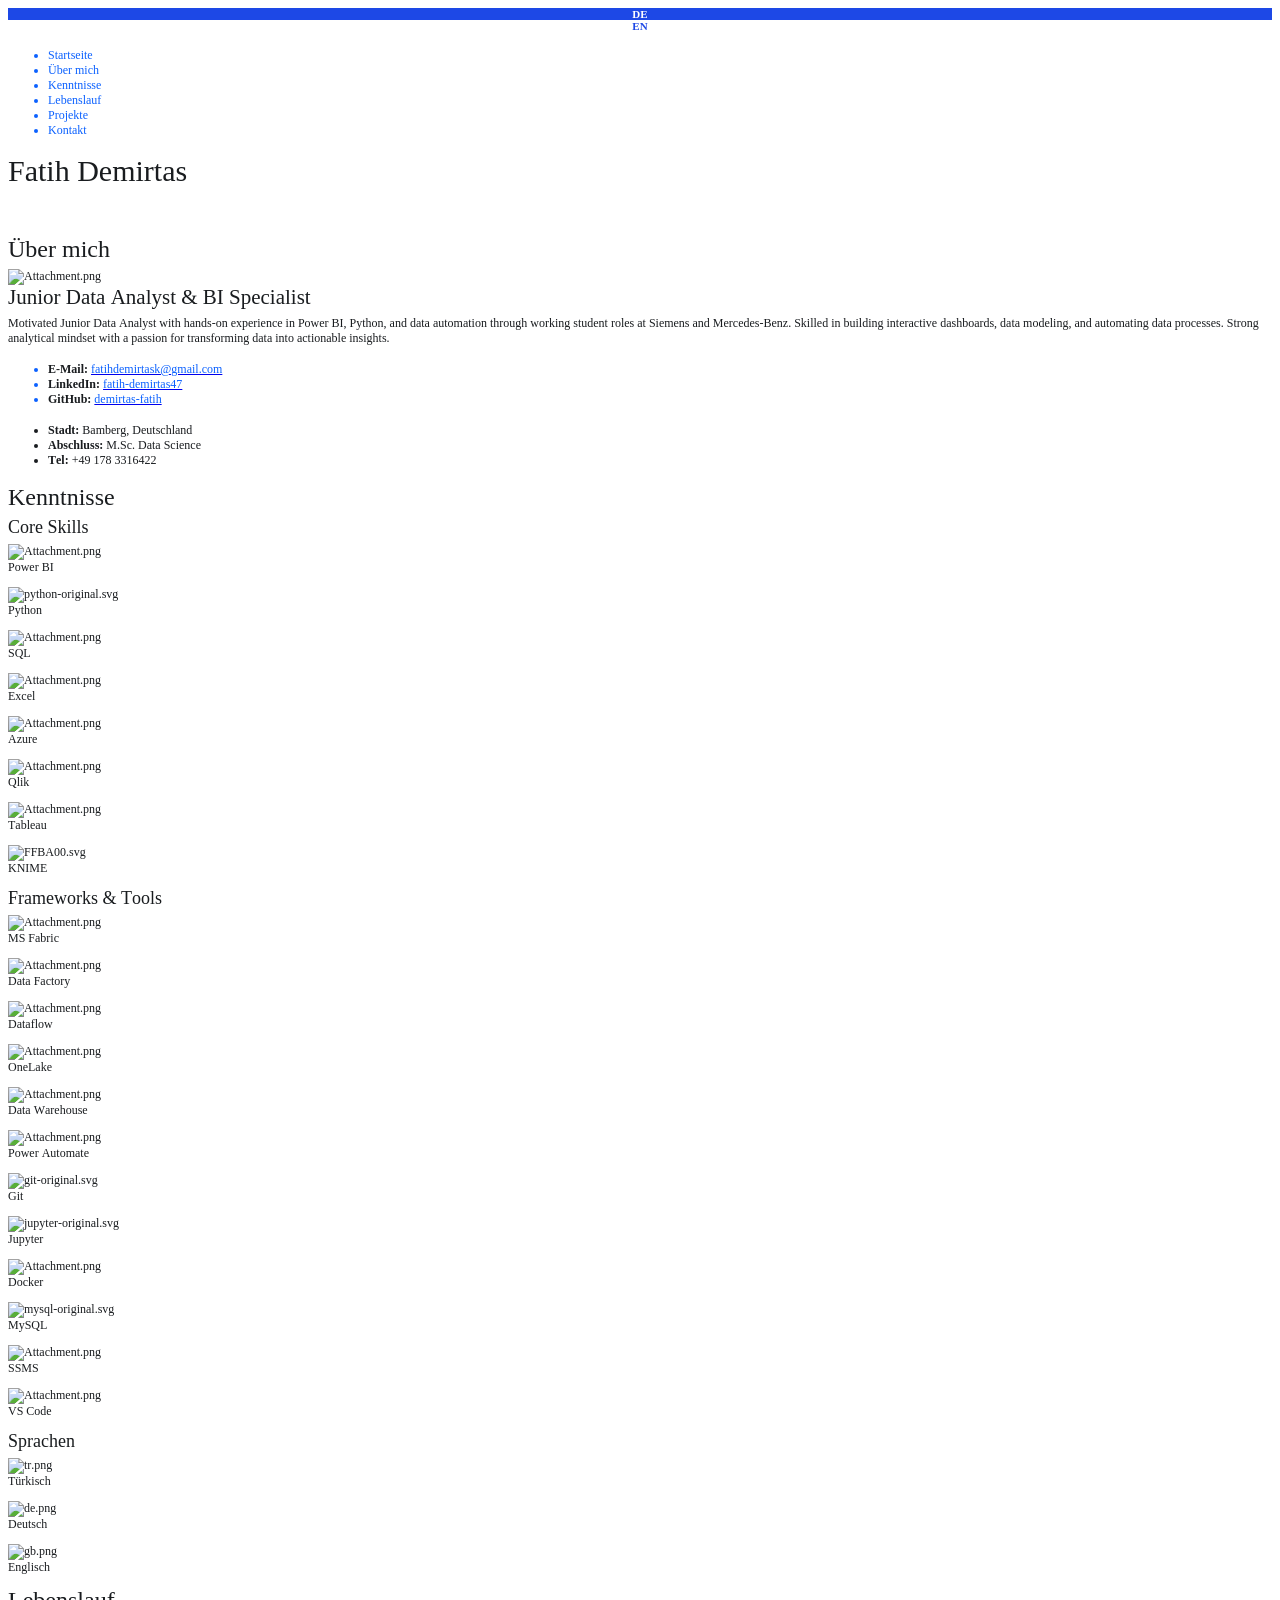
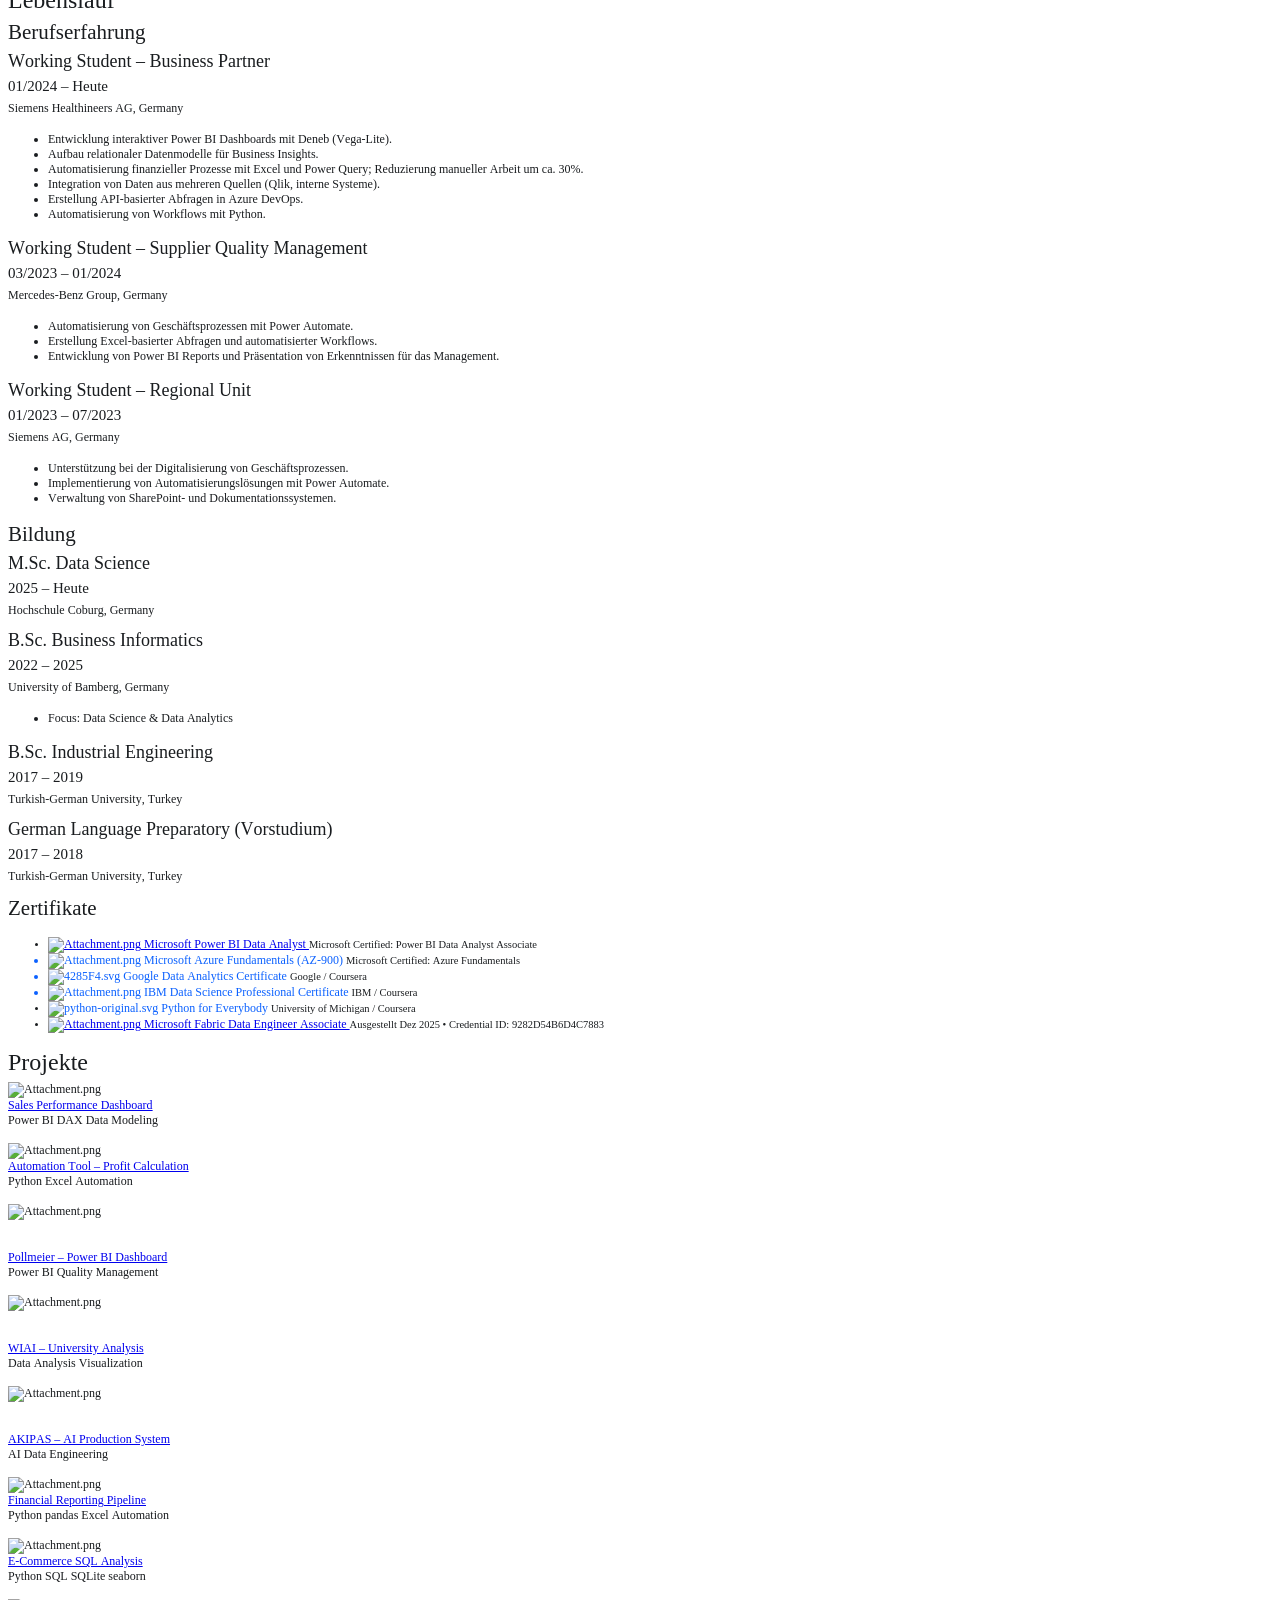
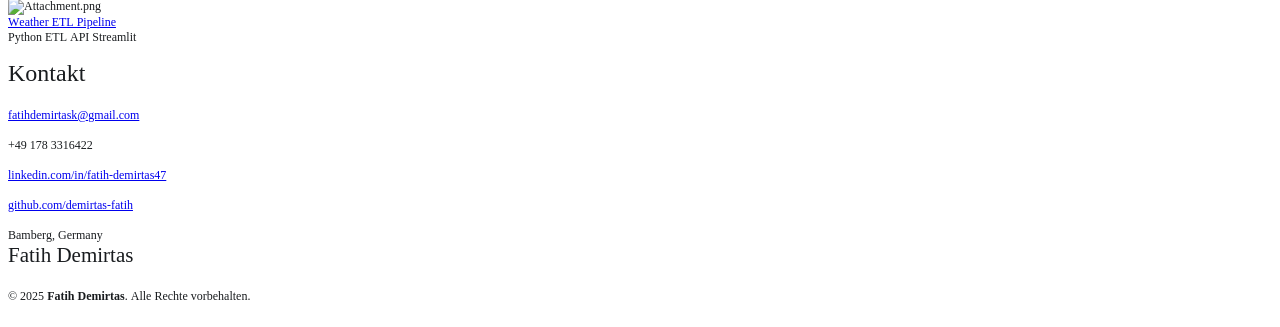
==== commit 397be645: "resolve conflict" ====
--- a/Desktop/demirtas-fatih-updated/index.html
+++ b/Desktop/demirtas-fatih-updated/index.html
@@ -1,634 +1,221 @@
-<!DOCTYPE html>
-<html lang="de">
-
+<!DOCTYPE html PUBLIC "-//W3C//DTD HTML 4.01//EN" "http://www.w3.org/TR/html4/strict.dtd">
+<html>
 <head>
-  <meta charset="utf-8" />
-  <meta name="viewport" content="width=device-width, initial-scale=1" />
-
-  <title>Fatih Demirtas — Portfolio</title>
-  <meta name="description" content="Persönliches Portfolio von Fatih Demirtas: Data Analyst & BI Specialist." />
-  <meta name="keywords" content="Portfolio, Data Analyst, Power BI, Python, SQL, Bamberg" />
-
-  <meta property="og:title" content="Fatih Demirtas — Portfolio" />
-  <meta property="og:description" content="Data Analyst & BI Specialist – Projekte, Kenntnisse, Lebenslauf & Kontakt." />
-  <meta property="og:type" content="website" />
-  <meta property="og:url" content="https://demirtas-fatih.github.io/" />
-  <meta property="og:image" content="assets/img/og-image.png" />
-
-  <link rel="icon" href="assets/img/favicon-32x32.png" type="image/png">
-
-  <!-- Google Fonts -->
-  <link href="https://fonts.googleapis.com/css2?family=Inter:wght@300;400;500;600;700&family=Open+Sans:wght@300;400;600;700&family=Raleway:wght@400;600;700;800&family=Poppins:wght@300;400;600;700&display=swap" rel="stylesheet">
-
-  <!-- Vendor CSS -->
-  <link rel="stylesheet" href="https://cdn.jsdelivr.net/npm/bootstrap@4.6.2/dist/css/bootstrap.min.css">
-  <link rel="stylesheet" href="https://cdn.jsdelivr.net/npm/boxicons@2.1.4/css/boxicons.min.css">
-  <link rel="stylesheet" href="https://cdn.jsdelivr.net/npm/aos@2.3.4/dist/aos.css">
-  <script src="https://code.iconify.design/2/2.1.0/iconify.min.js"></script>
-
-  <link rel="stylesheet" href="assets/css/style.css">
-
-  <style>
-    .lang-switcher { position: fixed; bottom: 70px; right: 15px; z-index: 99998; display: flex; flex-direction: column; gap: 6px; }
-    .lang-btn { background: #fff; border: 2px solid #2563eb; color: #2563eb; font-size: 11px; font-weight: 700; letter-spacing: 0.5px; padding: 5px 10px; border-radius: 10px; cursor: pointer; box-shadow: 0 2px 10px rgba(37,99,235,0.15); transition: all 0.25s; width: 40px; text-align: center; }
-    .lang-btn:hover, .lang-btn.active { background: #2563eb; color: #fff; transform: scale(1.05); }
+  <meta http-equiv="Content-Type" content="text/html; charset=utf-8">
+  <meta http-equiv="Content-Style-Type" content="text/css">
+  <title></title>
+  <meta name="Generator" content="Cocoa HTML Writer">
+  <meta name="CocoaVersion" content="2575.7">
+  <style type="text/css">
+    p.p1 {margin: 0.0px 0.0px 0.0px 0.0px; text-align: center; font: 11.0px 'Helvetica Neue'; color: #ffffff; -webkit-text-stroke: #ffffff; background-color: #1d48e6}
+    p.p2 {margin: 0.0px 0.0px 0.0px 0.0px; text-align: center; font: 11.0px 'Helvetica Neue'; color: #1d48e6; -webkit-text-stroke: #1d48e6; background-color: #ffffff}
+    p.p3 {margin: 0.0px 0.0px 0.0px 0.0px; font: 12.0px 'Helvetica Neue'; color: #0b61ff; -webkit-text-stroke: #0b61ff}
+    p.p5 {margin: 0.0px 0.0px 12.0px 0.0px; font: 12.0px 'Helvetica Neue'; color: #191c1f; -webkit-text-stroke: #191c1f; min-height: 15.0px}
+    p.p6 {margin: 0.0px 0.0px 0.0px 0.0px; font: 12.0px 'Helvetica Neue'; color: #191c1f; -webkit-text-stroke: #191c1f; min-height: 15.0px}
+    p.p8 {margin: 0.0px 0.0px 0.0px 0.0px; font: 12.0px 'Helvetica Neue'; color: #191c1f; -webkit-text-stroke: #191c1f}
+    p.p10 {margin: 0.0px 0.0px 12.0px 0.0px; font: 12.0px 'Helvetica Neue'; color: #191c1f; -webkit-text-stroke: #191c1f}
+    p.p14 {margin: 0.0px 0.0px 0.0px 0.0px; text-align: center; font: 12.0px 'Helvetica Neue'; color: #ffffff; -webkit-text-stroke: #ffffff; min-height: 15.0px}
+    li.li3 {margin: 0.0px 0.0px 0.0px 0.0px; font: 12.0px 'Helvetica Neue'; color: #0b61ff; -webkit-text-stroke: #0b61ff}
+    li.li8 {margin: 0.0px 0.0px 0.0px 0.0px; font: 12.0px 'Helvetica Neue'; color: #191c1f; -webkit-text-stroke: #191c1f}
+    li.li13 {margin: 0.0px 0.0px 0.0px 0.0px; font: 10.5px 'Helvetica Neue'; color: #191c1f; -webkit-text-stroke: #191c1f}
+    span.s1 {font-kerning: none}
+    span.s2 {-webkit-text-stroke: 0px #000000}
+    span.s3 {color: #191c1f; -webkit-text-stroke: 0px #000000}
+    span.s4 {font-kerning: none; color: #191c1f; -webkit-text-stroke: 0px #191c1f}
+    span.s5 {font-kerning: none; color: #0b61ff; -webkit-text-stroke: 0px #0b61ff}
+    span.s6 {font: 12.0px 'Helvetica Neue'; color: #0b61ff; -webkit-text-stroke: 0px #000000}
+    span.s7 {font-kerning: none; -webkit-text-stroke: 0px #0b61ff}
+    span.s8 {font: 10.5px 'Helvetica Neue'; font-kerning: none; color: #191c1f; -webkit-text-stroke: 0px #191c1f}
+    span.s9 {font: 12.0px 'Helvetica Neue'; font-kerning: none; color: #0b61ff; -webkit-text-stroke: 0px #0b61ff}
+    span.s10 {font: 12.0px 'Helvetica Neue'; font-kerning: none; color: #0b61ff; background-color: transparent; -webkit-text-stroke: 0px #0b61ff}
+    ul.ul1 {list-style-type: disc}
   </style>
 </head>
-
 <body>
-
-  <!-- Language Switcher -->
-  <div class="lang-switcher" role="group" aria-label="Language selector">
-    <button class="lang-btn active" onclick="setLang('de')" id="btn-de">DE</button>
-    <button class="lang-btn" onclick="setLang('en')" id="btn-en">EN</button>
-  </div>
-
-  <!-- Mobile nav toggle -->
-  <button type="button" class="mobile-nav-toggle d-xl-none" aria-label="Toggle navigation">
-    <i class="bx bx-menu"></i>
-  </button>
-
-  <!-- Header -->
-  <header id="header" class="d-flex flex-column justify-content-center">
-    <nav class="nav-menu">
-      <ul>
-        <li class="active"><a href="#hero"><i class="bx bx-home"></i><span data-i18n="nav_home">Startseite</span></a></li>
-        <li><a href="#about"><i class="bx bx-user"></i><span data-i18n="nav_about">Über mich</span></a></li>
-        <li><a href="#skills"><i class="bx bx-server"></i><span data-i18n="nav_skills">Kenntnisse</span></a></li>
-        <li><a href="#resume"><i class="bx bx-file-blank"></i><span data-i18n="nav_resume">Lebenslauf</span></a></li>
-        <li><a href="#projects"><i class="bx bx-book-content"></i><span data-i18n="nav_projects">Projekte</span></a></li>
-        <li><a href="#contact"><i class="bx bx-mail-send"></i><span data-i18n="nav_contact">Kontakt</span></a></li>
-      </ul>
-    </nav>
-  </header>
-
-  <!-- Hero -->
-  <section id="hero" class="d-flex flex-column justify-content-center">
-    <div class="container" data-aos="fade-up" data-aos-delay="100">
-      <h1>Fatih Demirtas</h1>
-      <p><span id="typed-el"></span></p>
-      <div class="social-links">
-        <a href="https://github.com/demirtas-fatih" target="_blank" rel="noopener" aria-label="GitHub"><i class="bx bxl-github"></i></a>
-        <a href="https://www.linkedin.com/in/fatih-demirtas47/" target="_blank" rel="noopener" aria-label="LinkedIn"><i class="bx bxl-linkedin"></i></a>
-        <a href="mailto:fatihdemirtask@gmail.com" aria-label="Email"><i class="bx bx-mail-send"></i></a>
-      </div>
-    </div>
-  </section>
-
-  <main id="main">
-
-    <!-- About -->
-    <section id="about" class="about">
-      <div class="container" data-aos="fade-up">
-        <div class="section-title">
-          <h2 data-i18n="nav_about">Über mich</h2>
-        </div>
-
-        <div class="row mt-md-4">
-          <div class="col-lg-4 mb-4 mb-lg-0">
-            <img src="assets/img/Fatih_bewerbung_Photo.png" class="img-fluid" alt="Fatih Demirtas" loading="lazy" style="width:100%;border-radius:14px;">
-          </div>
-
-          <div class="col-lg-8 pt-2 pt-lg-0 content">
-            <h3 data-i18n="about_title">Junior Data Analyst &amp; BI Specialist</h3>
-            <p class="mt-3" data-i18n="about_text">
-              Motivated Junior Data Analyst with hands-on experience in Power BI, Python, and data automation through working student roles at Siemens and Mercedes-Benz. Skilled in building interactive dashboards, data modeling, and automating data processes. Strong analytical mindset with a passion for transforming data into actionable insights.
-            </p>
-
-            <div class="row mt-4">
-              <div class="col-lg-6">
-                <ul>
-                  <li><i class="bx bx-right-arrow-alt"></i><strong data-i18n="label_email">E-Mail:</strong>&nbsp;<a href="mailto:fatihdemirtask@gmail.com">fatihdemirtask@gmail.com</a></li>
-                  <li><i class="bx bx-right-arrow-alt"></i><strong>LinkedIn:</strong>&nbsp;<a href="https://www.linkedin.com/in/fatih-demirtas47/" target="_blank" rel="noopener">fatih-demirtas47</a></li>
-                  <li><i class="bx bx-right-arrow-alt"></i><strong>GitHub:</strong>&nbsp;<a href="https://github.com/demirtas-fatih" target="_blank" rel="noopener">demirtas-fatih</a></li>
-                </ul>
-              </div>
-              <div class="col-lg-6">
-                <ul>
-                  <li><i class="bx bx-right-arrow-alt"></i><strong data-i18n="label_city">Stadt:</strong>&nbsp;<span data-i18n="about_city_val">Bamberg, Deutschland</span></li>
-                  <li><i class="bx bx-right-arrow-alt"></i><strong data-i18n="label_degree">Abschluss:</strong>&nbsp;<span data-i18n="about_degree_val">M.Sc. Data Science</span></li>
-                  <li><i class="bx bx-right-arrow-alt"></i><strong data-i18n="label_phone">Tel:</strong>&nbsp;<span>+49 178 3316422</span></li>
-                </ul>
-              </div>
-            </div>
-
-          </div>
-        </div>
-      </div>
-    </section>
-
-    <!-- Skills -->
-    <section id="skills" class="skills">
-      <div class="container" data-aos="fade-up">
-        <div class="section-title">
-          <h2 data-i18n="nav_skills">Kenntnisse</h2>
-        </div>
-
-        <h4 class="mt-2" data-i18n="skills_core">Core Skills</h4>
-        <div class="skills-grid">
-          <div><img src="assets/img/Power-BI.png" alt="Power BI"><p>Power BI</p></div>
-          <div><img src="https://cdn.jsdelivr.net/gh/devicons/devicon/icons/python/python-original.svg" alt="Python"><p>Python</p></div>
-          <div><img src="assets/img/sql_database.png" alt="SQL"><p>SQL</p></div>
-          <div><img src="assets/img/Excel.png" alt="Excel"><p>Excel</p></div>
-          <div><img src="https://cdn.simpleicons.org/microsoftazure/0078D4" alt="Azure"><p>Azure</p></div>
-          <div><img src="assets/img/Qlik_Logo.svg" alt="Qlik"><p>Qlik</p></div>
-          <div><img src="assets/img/Tableau.png" alt="Tableau"><p>Tableau</p></div>
-          <div><img src="https://cdn.simpleicons.org/knime/FFBA00" alt="KNIME"><p>KNIME</p></div>
-        </div>
-
-        <h4 class="mt-4" data-i18n="skills_frameworks">Frameworks &amp; Tools</h4>
-        <div class="skills-grid">
-          <div><img src="assets/img/fabric.png" alt="Microsoft Fabric"><p>MS Fabric</p></div>
-          <div><img src="assets/img/data_factory.png" alt="Data Factory"><p>Data Factory</p></div>
-          <div><img src="assets/img/dataflow.png" alt="Dataflow"><p>Dataflow</p></div>
-          <div><img src="assets/img/one_lake.png" alt="One Lake"><p>OneLake</p></div>
-          <div><img src="assets/img/data_warehouse.png" alt="Data Warehouse"><p>Data Warehouse</p></div>
-          <div><img src="https://cdn.simpleicons.org/microsoftpowerautomate/0066FF" alt="Power Automate"><p>Power Automate</p></div>
-          <div><img src="https://cdn.jsdelivr.net/gh/devicons/devicon/icons/git/git-original.svg" alt="Git"><p>Git</p></div>
-          <div><img src="https://cdn.jsdelivr.net/gh/devicons/devicon/icons/jupyter/jupyter-original.svg" alt="Jupyter"><p>Jupyter</p></div>
-          <div><img src="assets/img/docker-logo-blue.png" alt="Docker"><p>Docker</p></div>
-          <div><img src="https://cdn.jsdelivr.net/gh/devicons/devicon/icons/mysql/mysql-original.svg" alt="MySQL"><p>MySQL</p></div>
-          <div><img src="assets/img/SSMS_21_icon.png" alt="SSMS"><p>SSMS</p></div>
-          <div><img src="assets/img/Visual_Studio_Code.png" alt="VS Code"><p>VS Code</p></div>
-        </div>
-
-        <h4 class="mt-4" data-i18n="skills_lang">Sprachen</h4>
-        <div class="skills-grid">
-          <div><img src="https://flagcdn.com/w40/tr.png" alt="Türkçe" style="border-radius:4px;width:42px;height:28px;object-fit:cover;"><p>Türkisch</p></div>
-          <div><img src="https://flagcdn.com/w40/de.png" alt="Deutsch" style="border-radius:4px;width:42px;height:28px;object-fit:cover;"><p>Deutsch</p></div>
-          <div><img src="https://flagcdn.com/w40/gb.png" alt="English" style="border-radius:4px;width:42px;height:28px;object-fit:cover;"><p>Englisch</p></div>
-        </div>
-
-      </div>
-    </section>
-
-    <!-- Resume -->
-    <section id="resume" class="resume">
-      <div class="container" data-aos="fade-up">
-        <div class="section-title">
-          <h2 data-i18n="nav_resume">Lebenslauf</h2>
-        </div>
-
-        <div class="row">
-          <!-- Work Experience -->
-          <div class="col-lg-6">
-            <h3 class="resume-title" data-i18n="resume_work">Berufserfahrung</h3>
-
-            <div class="resume-item">
-              <h4 data-i18n="job1_title">Working Student – Business Partner</h4>
-              <h5 data-i18n="job1_period">01/2024 – Heute</h5>
-              <p class="company">Siemens Healthineers AG, Germany</p>
-              <ul>
-                <li data-i18n="job1_b1">Entwicklung interaktiver Power BI Dashboards mit Deneb (Vega-Lite).</li>
-                <li data-i18n="job1_b2">Aufbau relationaler Datenmodelle für Business Insights.</li>
-                <li data-i18n="job1_b3">Automatisierung finanzieller Prozesse mit Excel und Power Query; Reduzierung manueller Arbeit um ca. 30%.</li>
-                <li data-i18n="job1_b4">Integration von Daten aus mehreren Quellen (Qlik, interne Systeme).</li>
-                <li data-i18n="job1_b5">Erstellung API-basierter Abfragen in Azure DevOps.</li>
-                <li data-i18n="job1_b6">Automatisierung von Workflows mit Python.</li>
-              </ul>
-            </div>
-
-            <div class="resume-item">
-              <h4 data-i18n="job2_title">Working Student – Supplier Quality Management</h4>
-              <h5 data-i18n="job2_period">03/2023 – 01/2024</h5>
-              <p class="company">Mercedes-Benz Group, Germany</p>
-              <ul>
-                <li data-i18n="job2_b1">Automatisierung von Geschäftsprozessen mit Power Automate.</li>
-                <li data-i18n="job2_b2">Erstellung Excel-basierter Abfragen und automatisierter Workflows.</li>
-                <li data-i18n="job2_b3">Entwicklung von Power BI Reports und Präsentation von Erkenntnissen für das Management.</li>
-              </ul>
-            </div>
-
-            <div class="resume-item">
-              <h4 data-i18n="job3_title">Working Student – Regional Unit</h4>
-              <h5 data-i18n="job3_period">01/2023 – 07/2023</h5>
-              <p class="company">Siemens AG, Germany</p>
-              <ul>
-                <li data-i18n="job3_b1">Unterstützung bei der Digitalisierung von Geschäftsprozessen.</li>
-                <li data-i18n="job3_b2">Implementierung von Automatisierungslösungen mit Power Automate.</li>
-                <li data-i18n="job3_b3">Verwaltung von SharePoint- und Dokumentationssystemen.</li>
-              </ul>
-            </div>
-          </div>
-
-          <!-- Education & Certifications -->
-          <div class="col-lg-6">
-            <h3 class="resume-title" data-i18n="resume_education">Bildung</h3>
-
-            <div class="resume-item">
-              <h4 data-i18n="edu1_title">M.Sc. Data Science</h4>
-              <h5 data-i18n="edu1_period">2025 – Heute</h5>
-              <p class="company">Hochschule Coburg, Germany</p>
-            </div>
-
-            <div class="resume-item">
-              <h4 data-i18n="edu2_title">B.Sc. Business Informatics</h4>
-              <h5 data-i18n="edu2_period">2022 – 2025</h5>
-              <p class="company">University of Bamberg, Germany</p>
-              <ul>
-                <li data-i18n="edu2_b1">Focus: Data Science &amp; Data Analytics</li>
-              </ul>
-            </div>
-
-            <div class="resume-item">
-              <h4 data-i18n="edu3_title">B.Sc. Industrial Engineering</h4>
-              <h5 data-i18n="edu3_period">2017 – 2019</h5>
-              <p class="company">Turkish-German University, Turkey</p>
-            </div>
-
-            <div class="resume-item">
-              <h4 data-i18n="edu4_title">German Language Preparatory (Vorstudium)</h4>
-              <h5 data-i18n="edu4_period">2017 – 2018</h5>
-              <p class="company">Turkish-German University, Turkey</p>
-            </div>
-
-            <h3 class="resume-title" data-i18n="resume_certs">Zertifikate</h3>
-            <ul class="cert-list">
-              <li>
-                <a href="https://learn.microsoft.com/en-us/users/aliyevvusalsphzadp2-9647/credentials/9282d54b6d4c7883" target="_blank" rel="noopener">
-                  <img src="assets/img/Power-BI.png" alt="Power BI">
-                  <span data-i18n="cert1_title">Microsoft Power BI Data Analyst</span>
-                  <i class="bx bx-link-external"></i>
-                </a>
-                <small data-i18n="cert1_info">Microsoft Certified: Power BI Data Analyst Associate</small>
-              </li>
-              <li>
-                <a href="#" target="_blank" rel="noopener">
-                  <img src="https://cdn.simpleicons.org/microsoftazure/0078D4" alt="Azure">
-                  <span data-i18n="cert2_title">Microsoft Azure Fundamentals (AZ-900)</span>
-                  <i class="bx bx-link-external"></i>
-                </a>
-                <small data-i18n="cert2_info">Microsoft Certified: Azure Fundamentals</small>
-              </li>
-              <li>
-                <a href="#" target="_blank" rel="noopener">
-                  <img src="https://cdn.simpleicons.org/google/4285F4" alt="Google">
-                  <span data-i18n="cert3_title">Google Data Analytics Certificate</span>
-                  <i class="bx bx-link-external"></i>
-                </a>
-                <small data-i18n="cert3_info">Google / Coursera</small>
-              </li>
-              <li>
-                <a href="#" target="_blank" rel="noopener">
-                  <img src="https://cdn.simpleicons.org/ibm/0530AD" alt="IBM">
-                  <span data-i18n="cert4_title">IBM Data Science Professional Certificate</span>
-                  <i class="bx bx-link-external"></i>
-                </a>
-                <small data-i18n="cert4_info">IBM / Coursera</small>
-              </li>
-              <li>
-                <a href="#" target="_blank" rel="noopener">
-                  <img src="https://cdn.jsdelivr.net/gh/devicons/devicon/icons/python/python-original.svg" alt="Python">
-                  <span data-i18n="cert5_title">Python for Everybody</span>
-                  <i class="bx bx-link-external"></i>
-                </a>
-                <small data-i18n="cert5_info">University of Michigan / Coursera</small>
-              </li>
-              <li>
-                <a href="https://learn.microsoft.com/en-us/users/aliyevvusalsphzadp2-9647/credentials/9282d54b6d4c7883" target="_blank" rel="noopener">
-                  <img src="assets/img/ms_fabric_data_16_color.png" alt="Fabric">
-                  <span data-i18n="cert6_title">Microsoft Fabric Data Engineer Associate</span>
-                  <i class="bx bx-link-external"></i>
-                </a>
-                <small data-i18n="cert6_info">Ausgestellt Dez 2025 • Credential ID: 9282D54B6D4C7883</small>
-              </li>
-            </ul>
-
-          </div>
-        </div>
-      </div>
-    </section>
-
-    <!-- Projects -->
-    <section id="projects" class="portfolio">
-      <div class="container" data-aos="fade-up">
-        <div class="section-title">
-          <h2 data-i18n="nav_projects">Projekte</h2>
-        </div>
-
-        <div class="row portfolio-container" data-aos="fade-up" data-aos-delay="100">
-
-          <!-- Project: Sales Performance Dashboard -->
-          <div class="col-lg-4 col-md-6 portfolio-item">
-            <div class="portfolio-wrap">
-              <img src="assets/img/Projects_pictures/Pollmeier_1.png" class="img-fluid" alt="Sales Performance Dashboard" loading="lazy">
-              <div class="portfolio-info">
-                <a href="https://github.com/demirtas-fatih" target="_blank" rel="noopener" data-i18n="proj1_title">Sales Performance Dashboard</a>
-                <div class="project-tags">
-                  <span class="project-tag">Power BI</span>
-                  <span class="project-tag">DAX</span>
-                  <span class="project-tag">Data Modeling</span>
-                </div>
-                <div class="portfolio-links mt-2">
-                  <a href="assets/img/Projects_pictures/Pollmeier_1.png" title="Preview"><i class="bx bx-zoom-in"></i></a>
-                </div>
-              </div>
-            </div>
-          </div>
-
-          <!-- Project: Automation Tool -->
-          <div class="col-lg-4 col-md-6 portfolio-item">
-            <div class="portfolio-wrap">
-              <img src="assets/img/Projects_pictures/Pollmeier_2.png" class="img-fluid" alt="Automation Tool" loading="lazy">
-              <div class="portfolio-info">
-                <a href="https://github.com/demirtas-fatih" target="_blank" rel="noopener" data-i18n="proj2_title">Automation Tool – Profit Calculation</a>
-                <div class="project-tags">
-                  <span class="project-tag">Python</span>
-                  <span class="project-tag">Excel</span>
-                  <span class="project-tag">Automation</span>
-                </div>
-                <div class="portfolio-links mt-2">
-                  <a href="assets/img/Projects_pictures/Pollmeier_2.png" title="Preview"><i class="bx bx-zoom-in"></i></a>
-                </div>
-              </div>
-            </div>
-          </div>
-
-          <!-- Project: Pollmeier Power BI -->
-          <div class="col-lg-4 col-md-6 portfolio-item">
-            <div class="portfolio-wrap">
-              <div id="project3Carousel" class="carousel slide" data-ride="carousel">
-                <div class="carousel-inner">
-                  <div class="carousel-item active"><img src="assets/img/Projects_pictures/Pollmeier_1.png" class="img-fluid" alt="Pollmeier 1" loading="lazy"></div>
-                  <div class="carousel-item"><img src="assets/img/Projects_pictures/Pollmeier_2.png" class="img-fluid" alt="Pollmeier 2" loading="lazy"></div>
-                  <div class="carousel-item"><img src="assets/img/Projects_pictures/Pollmeier_3.png" class="img-fluid" alt="Pollmeier 3" loading="lazy"></div>
-                  <div class="carousel-item"><img src="assets/img/Projects_pictures/Pollmeier_4.png" class="img-fluid" alt="Pollmeier 4" loading="lazy"></div>
-                </div>
-                <a class="carousel-control-prev" href="#project3Carousel" role="button" data-slide="prev"><span class="carousel-control-prev-icon"></span></a>
-                <a class="carousel-control-next" href="#project3Carousel" role="button" data-slide="next"><span class="carousel-control-next-icon"></span></a>
-              </div>
-              <div class="portfolio-info">
-                <a href="assets/Pro/Pollmeier.pbix" download data-i18n="proj3_title">Pollmeier – Power BI Dashboard</a>
-                <div class="project-tags">
-                  <span class="project-tag">Power BI</span>
-                  <span class="project-tag">Quality Management</span>
-                </div>
-                <div class="portfolio-links mt-2">
-                  <a href="assets/img/Projects_pictures/Pollmeier_1.png" title="Preview"><i class="bx bx-zoom-in"></i></a>
-                  <a href="assets/Pro/Pollmeier.pbix" download title="Download"><i class="bx bx-download"></i></a>
-                </div>
-              </div>
-            </div>
-          </div>
-
-          <!-- Project: WIAI -->
-          <div class="col-lg-4 col-md-6 portfolio-item">
-            <div class="portfolio-wrap">
-              <div id="project1Carousel" class="carousel slide" data-ride="carousel">
-                <div class="carousel-inner">
-                  <div class="carousel-item active"><img src="assets/img/Projects_pictures/WIAI_Uberblick.png" class="img-fluid" alt="WIAI 1" loading="lazy"></div>
-                  <div class="carousel-item"><img src="assets/img/Projects_pictures/Studierenden_Entwicklung.png" class="img-fluid" alt="WIAI 2" loading="lazy"></div>
-                  <div class="carousel-item"><img src="assets/img/Projects_pictures/Abschlussanlyse.png" class="img-fluid" alt="WIAI 3" loading="lazy"></div>
-                  <div class="carousel-item"><img src="assets/img/Projects_pictures/Statistischen_Visio.png" class="img-fluid" alt="WIAI 4" loading="lazy"></div>
-                </div>
-                <a class="carousel-control-prev" href="#project1Carousel" role="button" data-slide="prev"><span class="carousel-control-prev-icon"></span></a>
-                <a class="carousel-control-next" href="#project1Carousel" role="button" data-slide="next"><span class="carousel-control-next-icon"></span></a>
-              </div>
-              <div class="portfolio-info">
-                <a href="https://github.com/demirtas-fatih" target="_blank" rel="noopener" data-i18n="proj4_title">WIAI – University Analysis</a>
-                <div class="project-tags">
-                  <span class="project-tag">Data Analysis</span>
-                  <span class="project-tag">Visualization</span>
-                </div>
-                <div class="portfolio-links mt-2">
-                  <a href="assets/img/Projects_pictures/WIAI_Uberblick.png" title="Preview"><i class="bx bx-zoom-in"></i></a>
-                </div>
-              </div>
-            </div>
-          </div>
-
-          <!-- Project: AKIPAS -->
-          <div class="col-lg-4 col-md-6 portfolio-item">
-            <div class="portfolio-wrap">
-              <div id="project2Carousel" class="carousel slide" data-ride="carousel">
-                <div class="carousel-inner">
-                  <div class="carousel-item active"><img src="assets/img/Projects_pictures/AKIPAS_1.png" class="img-fluid" alt="AKIPAS 1" loading="lazy"></div>
-                  <div class="carousel-item"><img src="assets/img/Projects_pictures/AKIPAS_2.png" class="img-fluid" alt="AKIPAS 2" loading="lazy"></div>
-                  <div class="carousel-item"><img src="assets/img/Projects_pictures/AKIPAS_3.png" class="img-fluid" alt="AKIPAS 3" loading="lazy"></div>
-                </div>
-                <a class="carousel-control-prev" href="#project2Carousel" role="button" data-slide="prev"><span class="carousel-control-prev-icon"></span></a>
-                <a class="carousel-control-next" href="#project2Carousel" role="button" data-slide="next"><span class="carousel-control-next-icon"></span></a>
-              </div>
-              <div class="portfolio-info">
-                <a href="https://github.com/demirtas-fatih" target="_blank" rel="noopener" data-i18n="proj5_title">AKIPAS – AI Production System</a>
-                <div class="project-tags">
-                  <span class="project-tag">AI</span>
-                  <span class="project-tag">Data Engineering</span>
-                </div>
-                <div class="portfolio-links mt-2">
-                  <a href="assets/img/Projects_pictures/AKIPAS_1.png" title="Preview"><i class="bx bx-zoom-in"></i></a>
-                </div>
-              </div>
-            </div>
-          </div>
-
-          <!-- Project: Financial Reporting Pipeline -->
-          <div class="col-lg-4 col-md-6 portfolio-item">
-            <div class="portfolio-wrap">
-              <img src="assets/img/Projects_pictures/financial_pipeline.png" class="img-fluid" alt="Financial Reporting Pipeline" loading="lazy" style="height:220px;object-fit:cover;" onerror="this.style.background='#2563eb';this.style.height='220px'">
-              <div class="portfolio-info">
-                <a href="https://github.com/demirtas-fatih/financial-reporting-pipeline" target="_blank" rel="noopener" data-i18n="proj6_title">Financial Reporting Pipeline</a>
-                <div class="project-tags">
-                  <span class="project-tag">Python</span>
-                  <span class="project-tag">pandas</span>
-                  <span class="project-tag">Excel</span>
-                  <span class="project-tag">Automation</span>
-                </div>
-                <div class="portfolio-links mt-2">
-                  <a href="https://github.com/demirtas-fatih/financial-reporting-pipeline" target="_blank" rel="noopener" title="GitHub"><i class="bx bxl-github"></i></a>
-                </div>
-              </div>
-            </div>
-          </div>
-
-          <!-- Project: E-Commerce SQL Analysis -->
-          <div class="col-lg-4 col-md-6 portfolio-item">
-            <div class="portfolio-wrap">
-              <img src="assets/img/Projects_pictures/ecommerce_analysis.png" class="img-fluid" alt="E-Commerce SQL Analysis" loading="lazy" style="height:220px;object-fit:cover;" onerror="this.style.background='#0891b2';this.style.height='220px'">
-              <div class="portfolio-info">
-                <a href="https://github.com/demirtas-fatih/ecommerce-sql-analysis" target="_blank" rel="noopener" data-i18n="proj7_title">E-Commerce SQL Analysis</a>
-                <div class="project-tags">
-                  <span class="project-tag">Python</span>
-                  <span class="project-tag">SQL</span>
-                  <span class="project-tag">SQLite</span>
-                  <span class="project-tag">seaborn</span>
-                </div>
-                <div class="portfolio-links mt-2">
-                  <a href="https://github.com/demirtas-fatih/ecommerce-sql-analysis" target="_blank" rel="noopener" title="GitHub"><i class="bx bxl-github"></i></a>
-                </div>
-              </div>
-            </div>
-          </div>
-
-          <!-- Project: Weather ETL Pipeline -->
-          <div class="col-lg-4 col-md-6 portfolio-item">
-            <div class="portfolio-wrap">
-              <img src="assets/img/Projects_pictures/weather_etl.png" class="img-fluid" alt="Weather ETL Pipeline" loading="lazy" style="height:220px;object-fit:cover;" onerror="this.style.background='#7c3aed';this.style.height='220px'">
-              <div class="portfolio-info">
-                <a href="https://github.com/demirtas-fatih/weather-etl-pipeline" target="_blank" rel="noopener" data-i18n="proj8_title">Weather ETL Pipeline</a>
-                <div class="project-tags">
-                  <span class="project-tag">Python</span>
-                  <span class="project-tag">ETL</span>
-                  <span class="project-tag">API</span>
-                  <span class="project-tag">Streamlit</span>
-                </div>
-                <div class="portfolio-links mt-2">
-                  <a href="https://github.com/demirtas-fatih/weather-etl-pipeline" target="_blank" rel="noopener" title="GitHub"><i class="bx bxl-github"></i></a>
-                </div>
-              </div>
-            </div>
-          </div>
-
-        </div>
-      </div>
-    </section>
-
-    <!-- Contact -->
-    <section id="contact" class="contact">
-      <div class="container" data-aos="fade-up">
-        <div class="section-title">
-          <h2 data-i18n="nav_contact">Kontakt</h2>
-        </div>
-        <div class="contact-card">
-          <div class="contact-item">
-            <div class="contact-icon"><i class="bx bx-mail-send"></i></div>
-            <a href="mailto:fatihdemirtask@gmail.com">fatihdemirtask@gmail.com</a>
-          </div>
-          <div class="contact-item">
-            <div class="contact-icon"><i class="bx bx-phone"></i></div>
-            <span>+49 178 3316422</span>
-          </div>
-          <div class="contact-item">
-            <div class="contact-icon"><i class="bx bxl-linkedin"></i></div>
-            <a href="https://www.linkedin.com/in/fatih-demirtas47/" target="_blank" rel="noopener">linkedin.com/in/fatih-demirtas47</a>
-          </div>
-          <div class="contact-item">
-            <div class="contact-icon"><i class="bx bxl-github"></i></div>
-            <a href="https://github.com/demirtas-fatih" target="_blank" rel="noopener">github.com/demirtas-fatih</a>
-          </div>
-          <div class="contact-item">
-            <div class="contact-icon"><i class="bx bx-map"></i></div>
-            <span>Bamberg, Germany</span>
-          </div>
-        </div>
-      </div>
-    </section>
-
-  </main>
-
-  <!-- Footer -->
-  <footer id="footer">
-    <div class="container">
-      <h3>Fatih Demirtas</h3>
-      <div class="social-links">
-        <a href="https://github.com/demirtas-fatih" target="_blank" rel="noopener"><i class="bx bxl-github"></i></a>
-        <a href="https://www.linkedin.com/in/fatih-demirtas47/" target="_blank" rel="noopener"><i class="bx bxl-linkedin"></i></a>
-        <a href="mailto:fatihdemirtask@gmail.com"><i class="bx bx-mail-send"></i></a>
-      </div>
-      <div class="copyright">© 2025 <strong><span>Fatih Demirtas</span></strong>. <span data-i18n="footer_rights">Alle Rechte vorbehalten.</span></div>
-    </div>
-  </footer>
-
-  <a href="#" class="back-to-top"><i class="bx bx-up-arrow-alt"></i></a>
-  <div id="preloader" aria-hidden="true"></div>
-
-  <!-- Vendor JS -->
-  <script src="https://code.jquery.com/jquery-3.6.4.min.js"></script>
-  <script src="https://cdn.jsdelivr.net/npm/jquery.easing@1.4.1/jquery.easing.min.js"></script>
-  <script src="https://cdn.jsdelivr.net/npm/bootstrap@4.6.2/dist/js/bootstrap.bundle.min.js"></script>
-  <script src="https://cdn.jsdelivr.net/npm/typed.js@2.0.12/lib/typed.min.js"></script>
-  <script src="https://cdn.jsdelivr.net/npm/aos@2.3.4/dist/aos.js"></script>
-  <script src="assets/js/main.js"></script>
-
-  <!-- i18n -->
-  <script>
-    const translations = {
-      de: {
-        nav_home: "Startseite", nav_about: "Über mich", nav_skills: "Kenntnisse", nav_resume: "Lebenslauf", nav_projects: "Projekte", nav_contact: "Kontakt",
-        typed_items: ["Data Analyst", "BI-Spezialist", "Power BI Entwickler"],
-        about_title: "Junior Data Analyst & BI Spezialist",
-        about_text: "Motivierter Junior Data Analyst mit praktischer Erfahrung in Power BI, Python und Datenautomatisierung durch Werkstudentenstellen bei Siemens und Mercedes-Benz. Spezialisiert auf interaktive Dashboards, Datenmodellierung und die Automatisierung von Datenprozessen. Starke analytische Denkweise mit der Leidenschaft, Daten in verwertbare Erkenntnisse zu verwandeln.",
-        label_email: "E-Mail:", label_website: "Webseite:", label_city: "Stadt:", label_degree: "Abschluss:", label_phone: "Tel:",
-        about_city_val: "Bamberg, Deutschland", about_degree_val: "M.Sc. Data Science",
-        skills_core: "Kernkompetenzen", skills_frameworks: "Frameworks & Tools", skills_lang: "Sprachen",
-        resume_work: "Berufserfahrung", resume_education: "Bildung", resume_certs: "Zertifikate",
-        job1_title: "Working Student – Business Partner", job1_period: "01/2024 – Heute",
-        job1_b1: "Entwicklung interaktiver Power BI Dashboards mit Deneb (Vega-Lite).", job1_b2: "Aufbau relationaler Datenmodelle für Business Insights.", job1_b3: "Automatisierung finanzieller Prozesse mit Excel und Power Query; Reduzierung manueller Arbeit um ca. 30%.", job1_b4: "Integration von Daten aus mehreren Quellen (Qlik, interne Systeme).", job1_b5: "Erstellung API-basierter Abfragen in Azure DevOps.", job1_b6: "Automatisierung von Workflows mit Python.",
-        job2_title: "Working Student – Supplier Quality Management", job2_period: "03/2023 – 01/2024",
-        job2_b1: "Automatisierung von Geschäftsprozessen mit Power Automate.", job2_b2: "Erstellung Excel-basierter Abfragen und automatisierter Workflows.", job2_b3: "Entwicklung von Power BI Reports und Präsentation von Erkenntnissen für das Management.",
-        job3_title: "Working Student – Regional Unit", job3_period: "01/2023 – 07/2023",
-        job3_b1: "Unterstützung bei der Digitalisierung von Geschäftsprozessen.", job3_b2: "Implementierung von Automatisierungslösungen mit Power Automate.", job3_b3: "Verwaltung von SharePoint- und Dokumentationssystemen.",
-        edu1_title: "M.Sc. Data Science", edu1_period: "2025 – Heute",
-        edu2_title: "B.Sc. Wirtschaftsinformatik", edu2_period: "2022 – 2025", edu2_b1: "Schwerpunkt: Data Science & Data Analytics",
-        edu3_title: "B.Sc. Wirtschaftsingenieurwesen", edu3_period: "2017 – 2019",
-        edu4_title: "Deutsches Sprachvorbereitungsprogramm (Vorstudium)", edu4_period: "2017 – 2018",
-        cert1_title: "Microsoft Power BI Data Analyst", cert1_info: "Microsoft Certified: Power BI Data Analyst Associate",
-        cert2_title: "Microsoft Azure Fundamentals (AZ-900)", cert2_info: "Microsoft Certified: Azure Fundamentals",
-        cert3_title: "Google Data Analytics Certificate", cert3_info: "Google / Coursera",
-        cert4_title: "IBM Data Science Professional Certificate", cert4_info: "IBM / Coursera",
-        cert5_title: "Python for Everybody", cert5_info: "University of Michigan / Coursera",
-        cert6_title: "Microsoft Fabric Data Engineer Associate", cert6_info: "Ausgestellt Dez 2025 • Credential ID: 9282D54B6D4C7883",
-        proj1_title: "Sales Performance Dashboard", proj2_title: "Automation Tool – Gewinnkalkulation", proj3_title: "Pollmeier – Power BI Dashboard", proj4_title: "WIAI – Universitätsanalyse", proj5_title: "AKIPAS – KI Produktionssystem",
-        proj6_title: "Financial Reporting Pipeline", proj7_title: "E-Commerce SQL Analyse", proj8_title: "Weather ETL Pipeline",
-        footer_rights: "Alle Rechte vorbehalten."
-      },
-      en: {
-        nav_home: "Home", nav_about: "About", nav_skills: "Skills", nav_resume: "Resume", nav_projects: "Projects", nav_contact: "Contact",
-        typed_items: ["Data Analyst", "BI Specialist", "Power BI Developer"],
-        about_title: "Junior Data Analyst & BI Specialist",
-        about_text: "Motivated Junior Data Analyst with hands-on experience in Power BI, Python, and data automation through working student roles at Siemens and Mercedes-Benz. Skilled in building interactive dashboards, data modeling, and automating data processes. Strong analytical mindset with a passion for transforming data into actionable insights.",
-        label_email: "Email:", label_website: "Website:", label_city: "City:", label_degree: "Degree:", label_phone: "Phone:",
-        about_city_val: "Bamberg, Germany", about_degree_val: "M.Sc. Data Science",
-        skills_core: "Core Skills", skills_frameworks: "Frameworks & Tools", skills_lang: "Languages",
-        resume_work: "Work Experience", resume_education: "Education", resume_certs: "Certifications",
-        job1_title: "Working Student – Business Partner", job1_period: "01/2024 – Present",
-        job1_b1: "Developed interactive Power BI dashboards using Deneb (Vega-Lite).", job1_b2: "Built relational data models for business insights.", job1_b3: "Automated financial processes using Excel and Power Query, reducing manual workload by ~30%.", job1_b4: "Integrated data from multiple sources (Qlik, internal systems).", job1_b5: "Created API-based queries in Azure DevOps.", job1_b6: "Automated workflows using Python.",
-        job2_title: "Working Student – Supplier Quality Management", job2_period: "03/2023 – 01/2024",
-        job2_b1: "Automated business processes using Power Automate.", job2_b2: "Built Excel-based queries and automated workflows.", job2_b3: "Developed Power BI reports and presented insights to management.",
-        job3_title: "Working Student – Regional Unit", job3_period: "01/2023 – 07/2023",
-        job3_b1: "Supported digitalization of business processes.", job3_b2: "Implemented automation solutions using Power Automate.", job3_b3: "Managed SharePoint and documentation systems.",
-        edu1_title: "M.Sc. Data Science", edu1_period: "2025 – Present",
-        edu2_title: "B.Sc. Business Informatics", edu2_period: "2022 – 2025", edu2_b1: "Focus: Data Science & Data Analytics",
-        edu3_title: "B.Sc. Industrial Engineering", edu3_period: "2017 – 2019",
-        edu4_title: "German Language Preparatory Program (Vorstudium)", edu4_period: "2017 – 2018",
-        cert1_title: "Microsoft Power BI Data Analyst", cert1_info: "Microsoft Certified: Power BI Data Analyst Associate",
-        cert2_title: "Microsoft Azure Fundamentals (AZ-900)", cert2_info: "Microsoft Certified: Azure Fundamentals",
-        cert3_title: "Google Data Analytics Certificate", cert3_info: "Google / Coursera",
-        cert4_title: "IBM Data Science Professional Certificate", cert4_info: "IBM / Coursera",
-        cert5_title: "Python for Everybody", cert5_info: "University of Michigan / Coursera",
-        cert6_title: "Microsoft Fabric Data Engineer Associate", cert6_info: "Issued Dec 2025 • Credential ID: 9282D54B6D4C7883",
-        proj1_title: "Sales Performance Dashboard", proj2_title: "Automation Tool – Profit Calculation", proj3_title: "Pollmeier – Power BI Dashboard", proj4_title: "WIAI – University Analysis", proj5_title: "AKIPAS – AI Production System",
-        proj6_title: "Financial Reporting Pipeline", proj7_title: "E-Commerce SQL Analysis", proj8_title: "Weather ETL Pipeline",
-        footer_rights: "All Rights Reserved."
-      }
-    };
-
-    let currentLang = localStorage.getItem('portfolio_lang') || 'de';
-    let typedInstance = null;
-
-    function setLang(lang) {
-      currentLang = lang;
-      localStorage.setItem('portfolio_lang', lang);
-      document.documentElement.lang = lang;
-      document.querySelectorAll('.lang-btn').forEach(btn => btn.classList.remove('active'));
-      document.getElementById('btn-' + lang).classList.add('active');
-      const t = translations[lang];
-      document.querySelectorAll('[data-i18n]').forEach(el => {
-        const key = el.getAttribute('data-i18n');
-        if (t[key] !== undefined) el.textContent = t[key];
-      });
-      const typedEl = document.getElementById('typed-el');
-      if (typedEl && window.Typed) {
-        if (typedInstance) typedInstance.destroy();
-        typedEl.textContent = '';
-        typedInstance = new Typed('#typed-el', { strings: t.typed_items, typeSpeed: 55, backSpeed: 35, backDelay: 1400, loop: true });
-      }
-    }
-
-    document.addEventListener('DOMContentLoaded', function () {
-      setTimeout(function () { setLang(currentLang); }, 150);
-    });
-  </script>
-
+<p class="p1"><span class="s1"><b>DE</b></span></p>
+<p class="p2"><span class="s1"><b>EN</b></span></p>
+<ul class="ul1">
+  <li class="li3"><span class="s2"></span><span class="s1">Startseite</span></li>
+  <li class="li3"><span class="s2"></span><span class="s1">Über mich</span></li>
+  <li class="li3"><span class="s2"></span><span class="s1">Kenntnisse</span></li>
+  <li class="li3"><span class="s2"></span><span class="s1">Lebenslauf</span></li>
+  <li class="li3"><span class="s2"></span><span class="s1">Projekte</span></li>
+  <li class="li3"><span class="s2"></span><span class="s1">Kontakt</span></li>
+</ul>
+<h1 style="margin: 0.0px 0.0px 6.0px 0.0px; font: 30.0px '.SF NS'; color: #191c1f; -webkit-text-stroke: #191c1f"><span class="s1">Fatih Demirtas</span></h1>
+<p class="p5"><span class="s1"></span><br></p>
+<p class="p6"><span class="s1"></span><br></p>
+<h2 style="margin: 0.0px 0.0px 6.0px 0.0px; font: 24.0px '.SF NS'; color: #191c1f; -webkit-text-stroke: #191c1f"><span class="s1">Über mich</span></h2>
+<p class="p8"><span class="s1"><img src="file:///Attachment.png" alt="Attachment.png"></span></p>
+<h3 style="margin: 0.0px 0.0px 6.0px 0.0px; font: 21.0px '.SF NS'; color: #191c1f; -webkit-text-stroke: #191c1f"><span class="s1">Junior Data Analyst &amp; BI Specialist</span></h3>
+<p class="p10"><span class="s1">Motivated Junior Data Analyst with hands-on experience in Power BI, Python, and data automation through working student roles at Siemens and Mercedes-Benz. Skilled in building interactive dashboards, data modeling, and automating data processes. Strong analytical mindset with a passion for transforming data into actionable insights.</span></p>
+<ul class="ul1">
+  <li class="li3"><span class="s3"><b></b></span><span class="s4"><b>E-Mail:</b> <a href="mailto:fatihdemirtask@gmail.com"><span class="s5">fatihdemirtask@gmail.com</span></a></span></li>
+  <li class="li3"><span class="s3"><b></b></span><span class="s4"><b>LinkedIn:</b> <a href="https://www.linkedin.com/in/fatih-demirtas47/"><span class="s5">fatih-demirtas47</span></a></span></li>
+  <li class="li3"><span class="s3"><b></b></span><span class="s4"><b>GitHub:</b> <a href="https://github.com/demirtas-fatih"><span class="s5">demirtas-fatih</span></a></span></li>
+</ul>
+<ul class="ul1">
+  <li class="li8"><span class="s2"><b></b></span><span class="s1"><b>Stadt:</b> Bamberg, Deutschland</span></li>
+  <li class="li8"><span class="s2"><b></b></span><span class="s1"><b>Abschluss:</b> M.Sc. Data Science</span></li>
+  <li class="li8"><span class="s2"><b></b></span><span class="s1"><b>Tel:</b> +49 178 3316422</span></li>
+</ul>
+<h2 style="margin: 0.0px 0.0px 6.0px 0.0px; font: 24.0px '.SF NS'; color: #191c1f; -webkit-text-stroke: #191c1f"><span class="s1">Kenntnisse</span></h2>
+<h4 style="margin: 0.0px 0.0px 6.0px 0.0px; font: 18.0px '.SF NS'; color: #191c1f; -webkit-text-stroke: #191c1f"><span class="s1">Core Skills</span></h4>
+<p class="p8"><span class="s1"><img src="file:///Attachment.png" alt="Attachment.png"></span></p>
+<p class="p10"><span class="s1">Power BI</span></p>
+<p class="p8"><span class="s1"><img src="file:///python-original.svg" alt="python-original.svg"></span></p>
+<p class="p10"><span class="s1">Python</span></p>
+<p class="p8"><span class="s1"><img src="file:///Attachment.png" alt="Attachment.png"></span></p>
+<p class="p10"><span class="s1">SQL</span></p>
+<p class="p8"><span class="s1"><img src="file:///Attachment.png" alt="Attachment.png"></span></p>
+<p class="p10"><span class="s1">Excel</span></p>
+<p class="p8"><span class="s1"><img src="file:///Attachment.png" alt="Attachment.png"></span></p>
+<p class="p10"><span class="s1">Azure</span></p>
+<p class="p8"><span class="s1"><img src="file:///Attachment.png" alt="Attachment.png"></span></p>
+<p class="p10"><span class="s1">Qlik</span></p>
+<p class="p8"><span class="s1"><img src="file:///Attachment.png" alt="Attachment.png"></span></p>
+<p class="p10"><span class="s1">Tableau</span></p>
+<p class="p8"><span class="s1"><img src="file:///FFBA00.svg" alt="FFBA00.svg"></span></p>
+<p class="p10"><span class="s1">KNIME</span></p>
+<h4 style="margin: 0.0px 0.0px 6.0px 0.0px; font: 18.0px '.SF NS'; color: #191c1f; -webkit-text-stroke: #191c1f"><span class="s1">Frameworks &amp; Tools</span></h4>
+<p class="p8"><span class="s1"><img src="file:///Attachment.png" alt="Attachment.png"></span></p>
+<p class="p10"><span class="s1">MS Fabric</span></p>
+<p class="p8"><span class="s1"><img src="file:///Attachment.png" alt="Attachment.png"></span></p>
+<p class="p10"><span class="s1">Data Factory</span></p>
+<p class="p8"><span class="s1"><img src="file:///Attachment.png" alt="Attachment.png"></span></p>
+<p class="p10"><span class="s1">Dataflow</span></p>
+<p class="p8"><span class="s1"><img src="file:///Attachment.png" alt="Attachment.png"></span></p>
+<p class="p10"><span class="s1">OneLake</span></p>
+<p class="p8"><span class="s1"><img src="file:///Attachment.png" alt="Attachment.png"></span></p>
+<p class="p10"><span class="s1">Data Warehouse</span></p>
+<p class="p8"><span class="s1"><img src="file:///Attachment.png" alt="Attachment.png"></span></p>
+<p class="p10"><span class="s1">Power Automate</span></p>
+<p class="p8"><span class="s1"><img src="file:///git-original.svg" alt="git-original.svg"></span></p>
+<p class="p10"><span class="s1">Git</span></p>
+<p class="p8"><span class="s1"><img src="file:///jupyter-original.svg" alt="jupyter-original.svg"></span></p>
+<p class="p10"><span class="s1">Jupyter</span></p>
+<p class="p8"><span class="s1"><img src="file:///Attachment.png" alt="Attachment.png"></span></p>
+<p class="p10"><span class="s1">Docker</span></p>
+<p class="p8"><span class="s1"><img src="file:///mysql-original.svg" alt="mysql-original.svg"></span></p>
+<p class="p10"><span class="s1">MySQL</span></p>
+<p class="p8"><span class="s1"><img src="file:///Attachment.png" alt="Attachment.png"></span></p>
+<p class="p10"><span class="s1">SSMS</span></p>
+<p class="p8"><span class="s1"><img src="file:///Attachment.png" alt="Attachment.png"></span></p>
+<p class="p10"><span class="s1">VS Code</span></p>
+<h4 style="margin: 0.0px 0.0px 6.0px 0.0px; font: 18.0px '.SF NS'; color: #191c1f; -webkit-text-stroke: #191c1f"><span class="s1">Sprachen</span></h4>
+<p class="p8"><span class="s1"><img src="file:///tr.png" alt="tr.png"></span></p>
+<p class="p10"><span class="s1">Türkisch</span></p>
+<p class="p8"><span class="s1"><img src="file:///de.png" alt="de.png"></span></p>
+<p class="p10"><span class="s1">Deutsch</span></p>
+<p class="p8"><span class="s1"><img src="file:///gb.png" alt="gb.png"></span></p>
+<p class="p10"><span class="s1">Englisch</span></p>
+<h2 style="margin: 0.0px 0.0px 6.0px 0.0px; font: 24.0px '.SF NS'; color: #191c1f; -webkit-text-stroke: #191c1f"><span class="s1">Lebenslauf</span></h2>
+<h3 style="margin: 0.0px 0.0px 6.0px 0.0px; font: 21.0px '.SF NS'; color: #191c1f; -webkit-text-stroke: #191c1f"><span class="s1">Berufserfahrung</span></h3>
+<h4 style="margin: 0.0px 0.0px 6.0px 0.0px; font: 18.0px '.SF NS'; color: #191c1f; -webkit-text-stroke: #191c1f"><span class="s1">Working Student – Business Partner</span></h4>
+<h5 style="margin: 0.0px 0.0px 6.0px 0.0px; font: 15.0px '.SF NS'; color: #191c1f; -webkit-text-stroke: #191c1f"><span class="s1">01/2024 – Heute</span></h5>
+<p class="p10"><span class="s1">Siemens Healthineers AG, Germany</span></p>
+<ul class="ul1">
+  <li class="li8"><span class="s2"></span><span class="s1">Entwicklung interaktiver Power BI Dashboards mit Deneb (Vega-Lite).</span></li>
+  <li class="li8"><span class="s2"></span><span class="s1">Aufbau relationaler Datenmodelle für Business Insights.</span></li>
+  <li class="li8"><span class="s2"></span><span class="s1">Automatisierung finanzieller Prozesse mit Excel und Power Query; Reduzierung manueller Arbeit um ca. 30%.</span></li>
+  <li class="li8"><span class="s2"></span><span class="s1">Integration von Daten aus mehreren Quellen (Qlik, interne Systeme).</span></li>
+  <li class="li8"><span class="s2"></span><span class="s1">Erstellung API-basierter Abfragen in Azure DevOps.</span></li>
+  <li class="li8"><span class="s2"></span><span class="s1">Automatisierung von Workflows mit Python.</span></li>
+</ul>
+<h4 style="margin: 0.0px 0.0px 6.0px 0.0px; font: 18.0px '.SF NS'; color: #191c1f; -webkit-text-stroke: #191c1f"><span class="s1">Working Student – Supplier Quality Management</span></h4>
+<h5 style="margin: 0.0px 0.0px 6.0px 0.0px; font: 15.0px '.SF NS'; color: #191c1f; -webkit-text-stroke: #191c1f"><span class="s1">03/2023 – 01/2024</span></h5>
+<p class="p10"><span class="s1">Mercedes-Benz Group, Germany</span></p>
+<ul class="ul1">
+  <li class="li8"><span class="s2"></span><span class="s1">Automatisierung von Geschäftsprozessen mit Power Automate.</span></li>
+  <li class="li8"><span class="s2"></span><span class="s1">Erstellung Excel-basierter Abfragen und automatisierter Workflows.</span></li>
+  <li class="li8"><span class="s2"></span><span class="s1">Entwicklung von Power BI Reports und Präsentation von Erkenntnissen für das Management.</span></li>
+</ul>
+<h4 style="margin: 0.0px 0.0px 6.0px 0.0px; font: 18.0px '.SF NS'; color: #191c1f; -webkit-text-stroke: #191c1f"><span class="s1">Working Student – Regional Unit</span></h4>
+<h5 style="margin: 0.0px 0.0px 6.0px 0.0px; font: 15.0px '.SF NS'; color: #191c1f; -webkit-text-stroke: #191c1f"><span class="s1">01/2023 – 07/2023</span></h5>
+<p class="p10"><span class="s1">Siemens AG, Germany</span></p>
+<ul class="ul1">
+  <li class="li8"><span class="s2"></span><span class="s1">Unterstützung bei der Digitalisierung von Geschäftsprozessen.</span></li>
+  <li class="li8"><span class="s2"></span><span class="s1">Implementierung von Automatisierungslösungen mit Power Automate.</span></li>
+  <li class="li8"><span class="s2"></span><span class="s1">Verwaltung von SharePoint- und Dokumentationssystemen.</span></li>
+</ul>
+<h3 style="margin: 0.0px 0.0px 6.0px 0.0px; font: 21.0px '.SF NS'; color: #191c1f; -webkit-text-stroke: #191c1f"><span class="s1">Bildung</span></h3>
+<h4 style="margin: 0.0px 0.0px 6.0px 0.0px; font: 18.0px '.SF NS'; color: #191c1f; -webkit-text-stroke: #191c1f"><span class="s1">M.Sc. Data Science</span></h4>
+<h5 style="margin: 0.0px 0.0px 6.0px 0.0px; font: 15.0px '.SF NS'; color: #191c1f; -webkit-text-stroke: #191c1f"><span class="s1">2025 – Heute</span></h5>
+<p class="p10"><span class="s1">Hochschule Coburg, Germany</span></p>
+<h4 style="margin: 0.0px 0.0px 6.0px 0.0px; font: 18.0px '.SF NS'; color: #191c1f; -webkit-text-stroke: #191c1f"><span class="s1">B.Sc. Business Informatics</span></h4>
+<h5 style="margin: 0.0px 0.0px 6.0px 0.0px; font: 15.0px '.SF NS'; color: #191c1f; -webkit-text-stroke: #191c1f"><span class="s1">2022 – 2025</span></h5>
+<p class="p10"><span class="s1">University of Bamberg, Germany</span></p>
+<ul class="ul1">
+  <li class="li8"><span class="s2"></span><span class="s1">Focus: Data Science &amp; Data Analytics</span></li>
+</ul>
+<h4 style="margin: 0.0px 0.0px 6.0px 0.0px; font: 18.0px '.SF NS'; color: #191c1f; -webkit-text-stroke: #191c1f"><span class="s1">B.Sc. Industrial Engineering</span></h4>
+<h5 style="margin: 0.0px 0.0px 6.0px 0.0px; font: 15.0px '.SF NS'; color: #191c1f; -webkit-text-stroke: #191c1f"><span class="s1">2017 – 2019</span></h5>
+<p class="p10"><span class="s1">Turkish-German University, Turkey</span></p>
+<h4 style="margin: 0.0px 0.0px 6.0px 0.0px; font: 18.0px '.SF NS'; color: #191c1f; -webkit-text-stroke: #191c1f"><span class="s1">German Language Preparatory (Vorstudium)</span></h4>
+<h5 style="margin: 0.0px 0.0px 6.0px 0.0px; font: 15.0px '.SF NS'; color: #191c1f; -webkit-text-stroke: #191c1f"><span class="s1">2017 – 2018</span></h5>
+<p class="p10"><span class="s1">Turkish-German University, Turkey</span></p>
+<h3 style="margin: 0.0px 0.0px 6.0px 0.0px; font: 21.0px '.SF NS'; color: #191c1f; -webkit-text-stroke: #191c1f"><span class="s1">Zertifikate</span></h3>
+<ul class="ul1">
+  <li class="li13"><span class="s6"><a href="https://learn.microsoft.com/en-us/users/aliyevvusalsphzadp2-9647/credentials/9282d54b6d4c7883"><span class="s7"><img src="file:///Attachment.png" alt="Attachment.png"> Microsoft Power BI Data Analyst </span></a></span><span class="s1">Microsoft Certified: Power BI Data Analyst Associate</span></li>
+  <li class="li3"><span class="s2"></span><span class="s1"><img src="file:///Attachment.png" alt="Attachment.png"> Microsoft Azure Fundamentals (AZ-900) </span><span class="s8">Microsoft Certified: Azure Fundamentals</span></li>
+  <li class="li3"><span class="s2"></span><span class="s1"><img src="file:///4285F4.svg" alt="4285F4.svg"> Google Data Analytics Certificate </span><span class="s8">Google / Coursera</span></li>
+  <li class="li3"><span class="s2"></span><span class="s1"><img src="file:///Attachment.png" alt="Attachment.png"> IBM Data Science Professional Certificate </span><span class="s8">IBM / Coursera</span></li>
+  <li class="li13"><span class="s6"></span><span class="s9"><img src="file:///python-original.svg" alt="python-original.svg"> Python for Everybody </span><span class="s1">University of Michigan / Coursera</span></li>
+  <li class="li13"><span class="s6"><a href="https://learn.microsoft.com/en-us/users/aliyevvusalsphzadp2-9647/credentials/9282d54b6d4c7883"><span class="s7"><img src="file:///Attachment.png" alt="Attachment.png"> Microsoft Fabric Data Engineer Associate </span></a></span><span class="s1">Ausgestellt Dez 2025 • Credential ID: 9282D54B6D4C7883</span></li>
+</ul>
+<h2 style="margin: 0.0px 0.0px 6.0px 0.0px; font: 24.0px '.SF NS'; color: #191c1f; -webkit-text-stroke: #191c1f"><span class="s1">Projekte</span></h2>
+<p class="p8"><span class="s1"><img src="file:///Attachment.png" alt="Attachment.png"></span></p>
+<p class="p3"><span class="s1"><a href="https://github.com/demirtas-fatih">Sales Performance Dashboard<span class="s10"></span></a></span></p>
+<p class="p8"><span class="s1">Power BI DAX Data Modeling</span></p>
+<p class="p6"><span class="s1"></span><br></p>
+<p class="p8"><span class="s1"><img src="file:///Attachment.png" alt="Attachment.png"></span></p>
+<p class="p3"><span class="s1"><a href="https://github.com/demirtas-fatih">Automation Tool – Profit Calculation<span class="s10"></span></a></span></p>
+<p class="p8"><span class="s1">Python Excel Automation</span></p>
+<p class="p6"><span class="s1"></span><br></p>
+<p class="p8"><span class="s1"><img src="file:///Attachment.png" alt="Attachment.png"></span></p>
+<p class="p14"><span class="s1"></span><br></p>
+<p class="p14"><span class="s1"></span><br></p>
+<p class="p3"><span class="s1"><a href="file:///Users/fd/Downloads/assets/Pro/Pollmeier.pbix">Pollmeier – Power BI Dashboard<span class="s10"></span></a></span></p>
+<p class="p8"><span class="s1">Power BI Quality Management</span></p>
+<p class="p6"><span class="s1"></span><br></p>
+<p class="p8"><span class="s1"><img src="file:///Attachment.png" alt="Attachment.png"></span></p>
+<p class="p14"><span class="s1"></span><br></p>
+<p class="p14"><span class="s1"></span><br></p>
+<p class="p3"><span class="s1"><a href="https://github.com/demirtas-fatih">WIAI – University Analysis<span class="s10"></span></a></span></p>
+<p class="p8"><span class="s1">Data Analysis Visualization</span></p>
+<p class="p6"><span class="s1"></span><br></p>
+<p class="p8"><span class="s1"><img src="file:///Attachment.png" alt="Attachment.png"></span></p>
+<p class="p14"><span class="s1"></span><br></p>
+<p class="p14"><span class="s1"></span><br></p>
+<p class="p3"><span class="s1"><a href="https://github.com/demirtas-fatih">AKIPAS – AI Production System<span class="s10"></span></a></span></p>
+<p class="p8"><span class="s1">AI Data Engineering</span></p>
+<p class="p6"><span class="s1"></span><br></p>
+<p class="p8"><span class="s1"><img src="file:///Attachment.png" alt="Attachment.png"></span></p>
+<p class="p3"><span class="s1"><a href="https://github.com/demirtas-fatih/financial-reporting-pipeline">Financial Reporting Pipeline<span class="s10"></span></a></span></p>
+<p class="p8"><span class="s1">Python pandas Excel Automation</span></p>
+<p class="p6"><span class="s1"></span><br></p>
+<p class="p8"><span class="s1"><img src="file:///Attachment.png" alt="Attachment.png"></span></p>
+<p class="p3"><span class="s1"><a href="https://github.com/demirtas-fatih/ecommerce-sql-analysis">E-Commerce SQL Analysis<span class="s10"></span></a></span></p>
+<p class="p8"><span class="s1">Python SQL SQLite seaborn</span></p>
+<p class="p6"><span class="s1"></span><br></p>
+<p class="p8"><span class="s1"><img src="file:///Attachment.png" alt="Attachment.png"></span></p>
+<p class="p3"><span class="s1"><a href="https://github.com/demirtas-fatih/weather-etl-pipeline">Weather ETL Pipeline<span class="s10"></span></a></span></p>
+<p class="p8"><span class="s1">Python ETL API Streamlit</span></p>
+<p class="p6"><span class="s1"></span><br></p>
+<h2 style="margin: 0.0px 0.0px 6.0px 0.0px; font: 24.0px '.SF NS'; color: #191c1f; -webkit-text-stroke: #191c1f"><span class="s1">Kontakt</span></h2>
+<p class="p6"><span class="s1"></span><br></p>
+<p class="p3"><span class="s1"><a href="mailto:fatihdemirtask@gmail.com">fatihdemirtask@gmail.com<span class="s10"></span></a></span></p>
+<p class="p6"><span class="s1"></span><br></p>
+<p class="p8"><span class="s1">+49 178 3316422</span></p>
+<p class="p6"><span class="s1"></span><br></p>
+<p class="p3"><span class="s1"><a href="https://www.linkedin.com/in/fatih-demirtas47/">linkedin.com/in/fatih-demirtas47<span class="s10"></span></a></span></p>
+<p class="p6"><span class="s1"></span><br></p>
+<p class="p3"><span class="s1"><a href="https://github.com/demirtas-fatih">github.com/demirtas-fatih<span class="s10"></span></a></span></p>
+<p class="p6"><span class="s1"></span><br></p>
+<p class="p8"><span class="s1">Bamberg, Germany</span></p>
+<h3 style="margin: 0.0px 0.0px 6.0px 0.0px; font: 21.0px '.SF NS'; color: #191c1f; -webkit-text-stroke: #191c1f"><span class="s1">Fatih Demirtas</span></h3>
+<p class="p6"><span class="s1"></span><br></p>
+<p class="p8"><span class="s1">© 2025 <b>Fatih Demirtas</b>. Alle Rechte vorbehalten.</span></p>
+<p class="p6"><span class="s1"></span><br></p>
 </body>
 </html>
